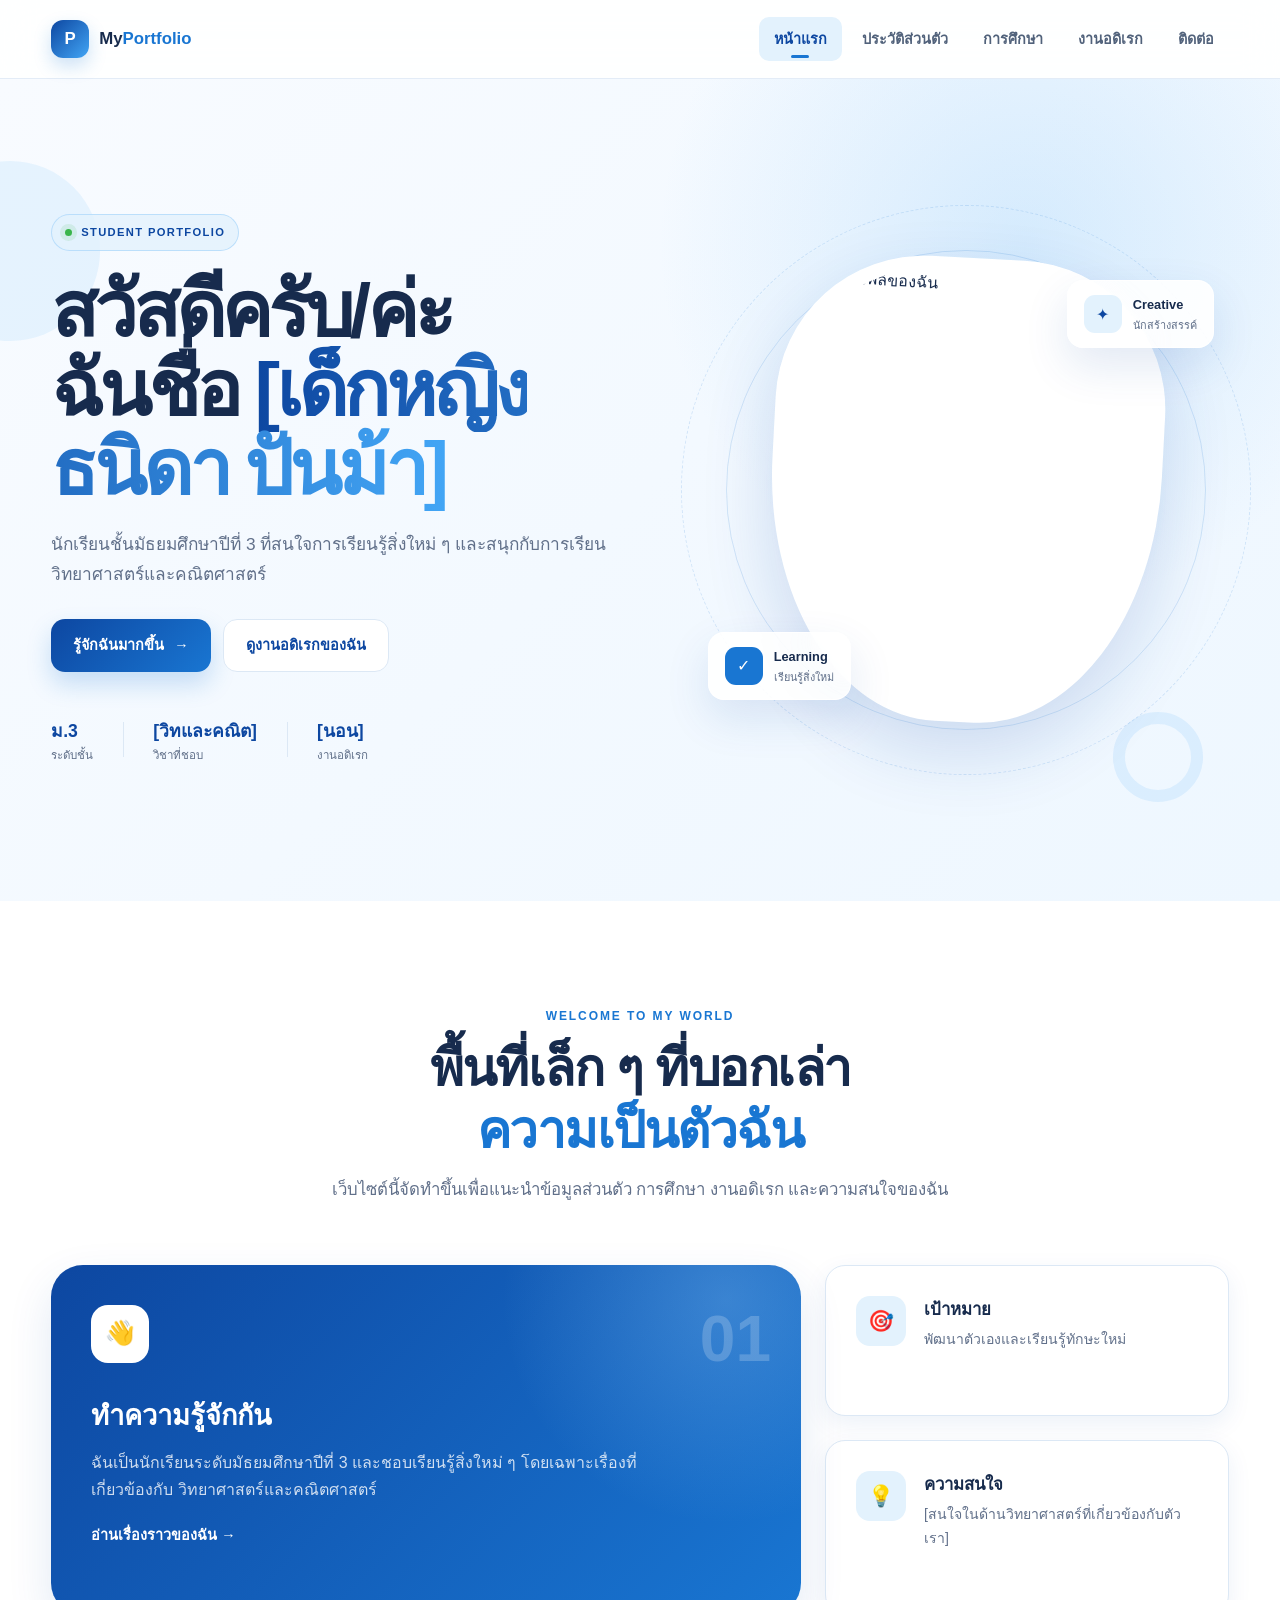
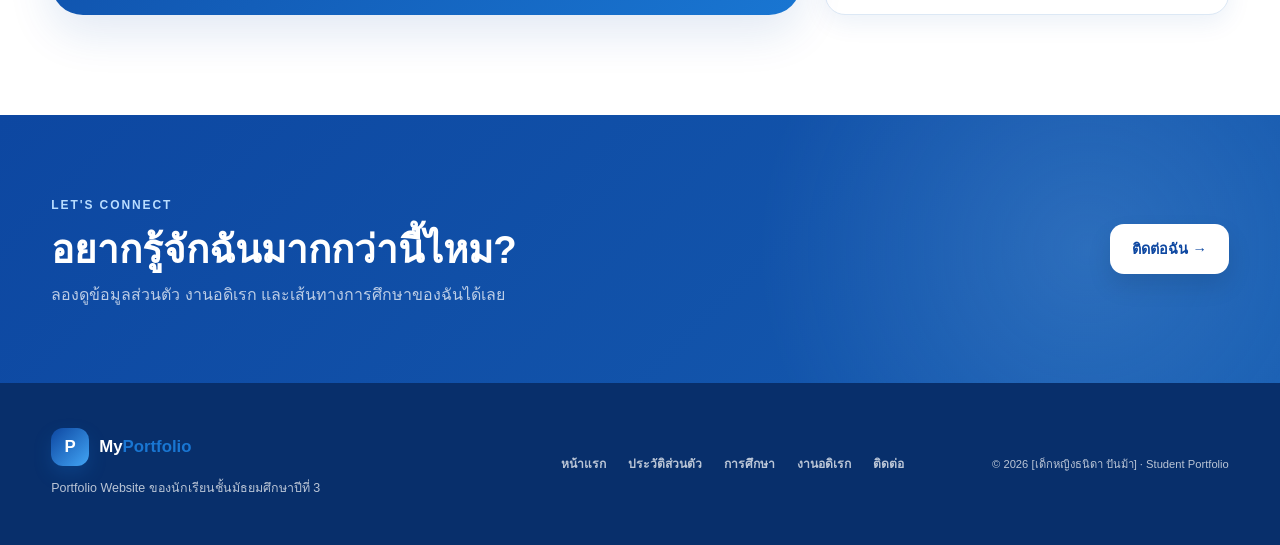
==== index.html @ d880751a "Update index.html" ====
<!DOCTYPE html>
<html lang="th">
<head>
    <meta charset="UTF-8">
    <meta name="viewport" content="width=device-width, initial-scale=1.0">
    <meta name="description" content="เว็บไซต์ Portfolio ส่วนตัวของนักเรียนชั้นมัธยมศึกษาปีที่ 3">
    <title>My Portfolio | หน้าแรก</title>
    <link rel="stylesheet" href="style.css">
</head>

<body>

    <header class="site-header">
        <nav class="navbar container">
            <a href="index.html" class="logo">
                <span class="logo-mark">P</span>
                <span>My<span>Portfolio</span></span>
            </a>

            <div class="nav-links">
                <a href="index.html" class="active">หน้าแรก</a>
                <a href="profile.html">ประวัติส่วนตัว</a>
                <a href="education.html">การศึกษา</a>
                <a href="hobby.html">งานอดิเรก</a>
                <a href="contact.html">ติดต่อ</a>
            </div>
        </nav>
    </header>

    <main>

        <!-- Hero Section -->
        <section class="hero-section">
            <div class="hero-shape hero-shape-one"></div>
            <div class="hero-shape hero-shape-two"></div>

            <div class="container hero-grid">

                <div class="hero-content">
                    <span class="eyebrow">
                        <span class="status-dot"></span>
                        STUDENT PORTFOLIO
                    </span>

                    <h1>
                        สวัสดีครับ/ค่ะ<br>
                        ฉันชื่อ <span>[เด็กหญิง ธนิดา ปันม้า]</span>
                    </h1>

                    <p class="hero-lead">
                        นักเรียนชั้นมัธยมศึกษาปีที่ 3
                        ที่สนใจการเรียนรู้สิ่งใหม่ ๆ
                        และสนุกกับการเรียนวิทยาศาสตร์และคณิตศาสตร์
                    </p>

                    <div class="hero-buttons">
                        <a href="profile.html" class="btn btn-primary">
                            รู้จักฉันมากขึ้น
                            <span>→</span>
                        </a>

                        <a href="hobby.html" class="btn btn-outline">
                            ดูงานอดิเรกของฉัน
                        </a>
                    </div>

                    <div class="hero-mini-stats">
                        <div>
                            <strong>ม.3</strong>
                            <span>ระดับชั้น</span>
                        </div>

                        <div>
                            <strong>[วิทและคณิต]</strong>
                            <span>วิชาที่ชอบ</span>
                        </div>

                        <div>
                            <strong>[นอน]</strong>
                            <span>งานอดิเรก</span>
                        </div>
                    </div>
                </div>

                <div class="hero-visual">

                    <div class="visual-glow"></div>

                    <div class="profile-orbit orbit-one"></div>
                    <div class="profile-orbit orbit-two"></div>

                    <div class="profile-frame">
                        <img
                            src="https://placehold.co/600x700/E3F2FD/0D47A1?text=My+Photo"
                            alt="รูปโปรไฟล์ของฉัน"
                        >
                    </div>

                    <div class="floating-card floating-card-top">
                        <span class="floating-icon">✦</span>
                        <div>
                            <strong>Creative</strong>
                            <small>นักสร้างสรรค์</small>
                        </div>
                    </div>

                    <div class="floating-card floating-card-bottom">
                        <span class="floating-icon blue">✓</span>
                        <div>
                            <strong>Learning</strong>
                            <small>เรียนรู้สิ่งใหม่</small>
                        </div>
                    </div>

                </div>

            </div>
        </section>

        <!-- Introduction -->
        <section class="section intro-section">
            <div class="container">

                <div class="section-heading centered">
                    <span class="section-label">WELCOME TO MY WORLD</span>
                    <h2>พื้นที่เล็ก ๆ ที่บอกเล่า<br><span>ความเป็นตัวฉัน</span></h2>
                    <p>
                        เว็บไซต์นี้จัดทำขึ้นเพื่อแนะนำข้อมูลส่วนตัว
                        การศึกษา งานอดิเรก และความสนใจของฉัน
                    </p>
                </div>

                <div class="feature-layout">

                    <div class="feature-main">
                        <span class="feature-number">01</span>
                        <div class="feature-icon">👋</div>
                        <h3>ทำความรู้จักกัน</h3>
                        <p>
                            ฉันเป็นนักเรียนระดับมัธยมศึกษาปีที่ 3
                            และชอบเรียนรู้สิ่งใหม่ ๆ โดยเฉพาะเรื่องที่เกี่ยวข้องกับ
                            วิทยาศาสตร์และคณิตศาสตร์
                        </p>
                        <a href="profile.html" class="text-link">
                            อ่านเรื่องราวของฉัน →
                        </a>
                    </div>

                    <div class="feature-side">

                        <div class="small-feature">
                            <div class="small-feature-icon">🎯</div>
                            <div>
                                <h3>เป้าหมาย</h3>
                                <p>พัฒนาตัวเองและเรียนรู้ทักษะใหม่</p>
                            </div>
                        </div>

                        <div class="small-feature">
                            <div class="small-feature-icon">💡</div>
                            <div>
                                <h3>ความสนใจ</h3>
                                <p>[สนใจในด้านวิทยาศาสตร์ที่เกี่ยวข้องกับตัวเรา]</p>
                            </div>
                        </div>

                    </div>

                </div>

            </div>
        </section>

        <!-- CTA -->
        <section class="cta-section">
            <div class="container cta-inner">
                <div>
                    <span class="section-label light">LET'S CONNECT</span>
                    <h2>อยากรู้จักฉันมากกว่านี้ไหม?</h2>
                    <p>
                        ลองดูข้อมูลส่วนตัว งานอดิเรก
                        และเส้นทางการศึกษาของฉันได้เลย
                    </p>
                </div>

                <a href="contact.html" class="btn btn-white">
                    ติดต่อฉัน →
                </a>
            </div>
        </section>

    </main>

    <footer class="site-footer">
        <div class="container footer-inner">

            <div class="footer-brand">
                <a href="index.html" class="logo footer-logo">
                    <span class="logo-mark">P</span>
                    <span>My<span>Portfolio</span></span>
                </a>

                <p>
                    Portfolio Website ของนักเรียนชั้นมัธยมศึกษาปีที่ 3
                </p>
            </div>

            <div class="footer-links">
                <a href="index.html">หน้าแรก</a>
                <a href="profile.html">ประวัติส่วนตัว</a>
                <a href="education.html">การศึกษา</a>
                <a href="hobby.html">งานอดิเรก</a>
                <a href="contact.html">ติดต่อ</a>
            </div>

            <div class="footer-copy">
                © 2026 [เด็กหญิงธนิดา ปันม้า] · Student Portfolio
            </div>

        </div>
    </footer>

</body>
</html>
---- style.css ----
/* =========================================
   MODERN STUDENT PORTFOLIO
   HTML5 + CSS3
   ========================================= */


/* =========================================
   1. VARIABLES
   ========================================= */

:root {
    --blue-dark: #0D47A1;
    --blue: #1976D2;
    --blue-light: #42A5F5;
    --blue-soft: #90CAF9;
    --blue-pale: #E3F2FD;

    --white: #FFFFFF;
    --background: #F7FAFF;
    --text: #172B4D;
    --text-light: #61708A;
    --border: #DCE8F5;

    --shadow-small: 0 8px 24px rgba(13, 71, 161, 0.08);
    --shadow-medium: 0 18px 45px rgba(13, 71, 161, 0.12);
    --shadow-large: 0 30px 70px rgba(13, 71, 161, 0.16);

    --radius-small: 12px;
    --radius-medium: 20px;
    --radius-large: 32px;

    --container: 1180px;
}


/* =========================================
   2. RESET
   ========================================= */

* {
    margin: 0;
    padding: 0;
    box-sizing: border-box;
}

html {
    scroll-behavior: smooth;
}

body {
    font-family:
        "Segoe UI",
        Tahoma,
        Arial,
        "Noto Sans Thai",
        sans-serif;

    background: var(--background);
    color: var(--text);
    line-height: 1.7;
    overflow-x: hidden;
}

img {
    display: block;
    max-width: 100%;
}

a {
    color: inherit;
    text-decoration: none;
}

button,
a {
    -webkit-tap-highlight-color: transparent;
}

::selection {
    background: var(--blue-soft);
    color: var(--blue-dark);
}


/* =========================================
   3. COMMON
   ========================================= */

.container {
    width: min(92%, var(--container));
    margin-inline: auto;
}

.section {
    padding: 100px 0;
}

.soft-section {
    background: #EEF6FD;
}

.section-heading {
    max-width: 680px;
    margin-bottom: 60px;
}

.section-heading.centered {
    margin-left: auto;
    margin-right: auto;
    text-align: center;
}

.section-label {
    display: inline-block;
    margin-bottom: 12px;

    color: var(--blue);
    font-size: 0.75rem;
    font-weight: 800;
    letter-spacing: 0.16em;
}

.section-label.light {
    color: #B9DDFF;
}

.section-heading h2,
.about-heading h2 {
    margin-bottom: 15px;

    font-size: clamp(2rem, 4vw, 3.3rem);
    line-height: 1.2;
    letter-spacing: -0.03em;
}

.section-heading h2 span,
.about-heading h2 span {
    color: var(--blue);
}

.section-heading p {
    color: var(--text-light);
    font-size: 1.05rem;
}


/* =========================================
   4. NAVIGATION
   ========================================= */

.site-header {
    position: sticky;
    top: 0;
    z-index: 1000;

    background: rgba(255, 255, 255, 0.88);
    border-bottom: 1px solid rgba(220, 232, 245, 0.8);

    backdrop-filter: blur(18px);
    -webkit-backdrop-filter: blur(18px);
}

.navbar {
    min-height: 78px;

    display: flex;
    align-items: center;
    justify-content: space-between;

    gap: 30px;
}

.logo {
    display: inline-flex;
    align-items: center;
    gap: 10px;

    font-size: 1.05rem;
    font-weight: 800;
    color: var(--text);

    white-space: nowrap;
}

.logo > span:last-child > span {
    color: var(--blue);
}

.logo-mark {
    width: 38px;
    height: 38px;

    display: grid;
    place-items: center;

    border-radius: 12px;

    color: white;
    background:
        linear-gradient(
            135deg,
            var(--blue-dark),
            var(--blue-light)
        );

    box-shadow: 0 8px 18px rgba(25, 118, 210, 0.22);
}

.nav-links {
    display: flex;
    align-items: center;
    gap: 5px;
}

.nav-links a {
    position: relative;

    padding: 10px 15px;

    color: #51627B;
    font-size: 0.9rem;
    font-weight: 700;

    border-radius: 10px;

    transition:
        color 0.25s ease,
        background 0.25s ease,
        transform 0.25s ease;
}

.nav-links a:hover {
    color: var(--blue);
    background: var(--blue-pale);
    transform: translateY(-1px);
}

.nav-links a.active {
    color: var(--blue-dark);
    background: var(--blue-pale);
}

.nav-links a.active::after {
    content: "";

    position: absolute;
    left: 50%;
    bottom: 3px;

    width: 18px;
    height: 3px;

    border-radius: 99px;

    background: var(--blue);

    transform: translateX(-50%);
}


/* =========================================
   5. BUTTONS
   ========================================= */

.btn {
    min-height: 50px;

    display: inline-flex;
    align-items: center;
    justify-content: center;
    gap: 10px;

    padding: 13px 22px;

    border-radius: 14px;

    font-size: 0.9rem;
    font-weight: 800;

    transition:
        transform 0.25s ease,
        box-shadow 0.25s ease,
        background 0.25s ease;
}

.btn:hover {
    transform: translateY(-3px);
}

.btn-primary {
    color: white;
    background:
        linear-gradient(
            135deg,
            var(--blue-dark),
            var(--blue)
        );

    box-shadow: 0 12px 25px rgba(25, 118, 210, 0.22);
}

.btn-primary:hover {
    box-shadow: 0 18px 32px rgba(25, 118, 210, 0.3);
}

.btn-outline {
    color: var(--blue-dark);
    background: white;
    border: 1px solid var(--border);
}

.btn-outline:hover {
    border-color: var(--blue-soft);
    box-shadow: var(--shadow-small);
}

.btn-white {
    color: var(--blue-dark);
    background: white;

    box-shadow: 0 12px 25px rgba(0, 0, 0, 0.1);
}

.text-link {
    display: inline-flex;
    margin-top: 20px;

    color: var(--blue);
    font-size: 0.9rem;
    font-weight: 800;

    transition: transform 0.25s ease;
}

.text-link:hover {
    transform: translateX(5px);
}


/* =========================================
   6. HERO
   ========================================= */

.hero-section {
    position: relative;
    min-height: calc(100vh - 78px);

    display: flex;
    align-items: center;

    overflow: hidden;

    background:
        radial-gradient(
            circle at 80% 20%,
            rgba(144, 202, 249, 0.3),
            transparent 30%
        ),
        linear-gradient(
            135deg,
            #F8FBFF 0%,
            #EEF7FF 100%
        );
}

.hero-grid {
    position: relative;
    z-index: 2;

    display: grid;
    grid-template-columns: 1.05fr 0.95fr;
    align-items: center;

    gap: 70px;

    padding: 80px 0;
}

.eyebrow {
    display: inline-flex;
    align-items: center;
    gap: 9px;

    margin-bottom: 20px;
    padding: 8px 13px;

    color: var(--blue-dark);
    background: rgba(227, 242, 253, 0.8);

    border: 1px solid rgba(144, 202, 249, 0.5);
    border-radius: 99px;

    font-size: 0.7rem;
    font-weight: 800;
    letter-spacing: 0.12em;
}

.status-dot {
    width: 7px;
    height: 7px;

    border-radius: 50%;
    background: #39B54A;

    box-shadow: 0 0 0 5px rgba(57, 181, 74, 0.12);
}

.hero-content h1 {
    max-width: 720px;

    margin-bottom: 22px;

    font-size: clamp(3rem, 6vw, 5.5rem);
    line-height: 1.03;
    letter-spacing: -0.055em;
}

.hero-content h1 span {
    color: var(--blue);

    background:
        linear-gradient(
            90deg,
            var(--blue-dark),
            var(--blue-light)
        );

    -webkit-background-clip: text;
    background-clip: text;
    -webkit-text-fill-color: transparent;
}

.hero-lead {
    max-width: 600px;

    margin-bottom: 30px;

    color: var(--text-light);
    font-size: 1.08rem;
}

.hero-buttons {
    display: flex;
    flex-wrap: wrap;
    gap: 12px;
}

.hero-mini-stats {
    display: flex;
    align-items: center;
    gap: 30px;

    margin-top: 45px;
}

.hero-mini-stats div {
    display: flex;
    flex-direction: column;
}

.hero-mini-stats div + div {
    position: relative;
    padding-left: 30px;
}

.hero-mini-stats div + div::before {
    content: "";

    position: absolute;
    left: 0;
    top: 5px;

    width: 1px;
    height: 35px;

    background: var(--border);
}

.hero-mini-stats strong {
    color: var(--blue-dark);
    font-size: 1.1rem;
}

.hero-mini-stats span {
    color: var(--text-light);
    font-size: 0.72rem;
}

.hero-visual {
    position: relative;

    min-height: 580px;

    display: grid;
    place-items: center;
}

.visual-glow {
    position: absolute;

    width: 390px;
    height: 390px;

    border-radius: 50%;

    background:
        radial-gradient(
            circle,
            rgba(66, 165, 245, 0.35),
            rgba(144, 202, 249, 0.05) 70%
        );

    filter: blur(4px);
}

.profile-frame {
    position: relative;
    z-index: 3;

    width: min(390px, 72vw);
    aspect-ratio: 0.84;

    padding: 12px;

    overflow: hidden;

    border: 1px solid rgba(255, 255, 255, 0.9);
    border-radius: 38% 38% 45% 45% / 32% 32% 55% 55%;

    background: white;

    box-shadow: var(--shadow-large);

    transform: rotate(3deg);

    transition:
        transform 0.4s ease,
        box-shadow 0.4s ease;
}

.profile-frame:hover {
    transform: rotate(0deg) scale(1.025);
    box-shadow: 0 35px 80px rgba(13, 71, 161, 0.22);
}

.profile-frame img {
    width: 100%;
    height: 100%;

    object-fit: cover;

    border-radius: inherit;
}

.profile-orbit {
    position: absolute;

    border: 1px solid rgba(25, 118, 210, 0.15);
    border-radius: 50%;
}

.orbit-one {
    width: 480px;
    height: 480px;
}

.orbit-two {
    width: 570px;
    height: 570px;
    border-style: dashed;
}

.floating-card {
    position: absolute;
    z-index: 5;

    display: flex;
    align-items: center;
    gap: 11px;

    padding: 13px 16px;

    background: rgba(255, 255, 255, 0.9);
    border: 1px solid rgba(255, 255, 255, 0.9);

    border-radius: 16px;

    box-shadow: var(--shadow-medium);

    backdrop-filter: blur(12px);

    animation: floatCard 4s ease-in-out infinite;
}

.floating-card-top {
    top: 80px;
    right: 15px;
}

.floating-card-bottom {
    bottom: 80px;
    left: 5px;

    animation-delay: -2s;
}

.floating-icon {
    width: 38px;
    height: 38px;

    display: grid;
    place-items: center;

    border-radius: 11px;

    color: var(--blue-dark);
    background: var(--blue-pale);
}

.floating-icon.blue {
    color: white;
    background: var(--blue);
}

.floating-card div {
    display: flex;
    flex-direction: column;
}

.floating-card strong {
    font-size: 0.8rem;
}

.floating-card small {
    color: var(--text-light);
    font-size: 0.68rem;
}

.hero-shape {
    position: absolute;

    border-radius: 50%;

    pointer-events: none;
}

.hero-shape-one {
    width: 180px;
    height: 180px;

    top: 10%;
    left: -80px;

    background: rgba(144, 202, 249, 0.18);
}

.hero-shape-two {
    width: 90px;
    height: 90px;

    right: 6%;
    bottom: 12%;

    border: 12px solid rgba(66, 165, 245, 0.12);
}


/* =========================================
   7. INTRO / FEATURE
   ========================================= */

.intro-section {
    background: white;
}

.feature-layout {
    display: grid;
    grid-template-columns: 1.3fr 0.7fr;

    gap: 24px;
}

.feature-main {
    position: relative;

    min-height: 350px;

    padding: 40px;

    overflow: hidden;

    border-radius: var(--radius-large);

    color: white;

    background:
        radial-gradient(
            circle at 90% 10%,
            rgba(144, 202, 249, 0.3),
            transparent 30%
        ),
        linear-gradient(
            135deg,
            var(--blue-dark),
            var(--blue)
        );

    box-shadow: var(--shadow-medium);
}

.feature-number {
    position: absolute;

    top: 20px;
    right: 30px;

    color: rgba(255, 255, 255, 0.2);

    font-size: 4rem;
    font-weight: 900;
}

.feature-icon {
    width: 58px;
    height: 58px;

    display: grid;
    place-items: center;

    margin-bottom: 30px;

    border-radius: 17px;

    color: var(--blue-dark);
    background: white;

    font-size: 1.5rem;
}

.feature-main h3 {
    margin-bottom: 10px;

    font-size: 1.7rem;
}

.feature-main p {
    max-width: 570px;

    color: rgba(255, 255, 255, 0.8);
}

.feature-main .text-link {
    color: white;
}

.feature-side {
    display: grid;
    gap: 24px;
}

.small-feature {
    display: flex;
    align-items: flex-start;
    gap: 18px;

    padding: 30px;

    background: white;
    border: 1px solid var(--border);

    border-radius: var(--radius-medium);

    box-shadow: var(--shadow-small);

    transition:
        transform 0.3s ease,
        box-shadow 0.3s ease;
}

.small-feature:hover {
    transform: translateY(-5px);
    box-shadow: var(--shadow-medium);
}

.small-feature-icon {
    width: 50px;
    height: 50px;

    flex: 0 0 auto;

    display: grid;
    place-items: center;

    border-radius: 14px;

    background: var(--blue-pale);

    font-size: 1.3rem;
}

.small-feature h3 {
    margin-bottom: 4px;
    font-size: 1.05rem;
}

.small-feature p {
    color: var(--text-light);
    font-size: 0.88rem;
}


/* =========================================
   8. PAGE HERO
   ========================================= */

.page-hero {
    position: relative;

    padding: 100px 0;

    overflow: hidden;

    text-align: center;

    background:
        radial-gradient(
            circle at 20% 20%,
            rgba(144, 202, 249, 0.35),
            transparent 30%
        ),
        linear-gradient(
            135deg,
            #EAF5FF,
            #F8FBFF
        );
}

.page-hero::after {
    content: "";

    position: absolute;

    width: 230px;
    height: 230px;

    right: -80px;
    bottom: -100px;

    border-radius: 50%;

    border: 35px solid rgba(66, 165, 245, 0.08);
}

.page-hero-inner {
    position: relative;
    z-index: 2;
}

.page-hero h1 {
    margin-bottom: 12px;

    font-size: clamp(2.5rem, 5vw, 4.3rem);
    line-height: 1.1;
    letter-spacing: -0.045em;
}

.page-hero p {
    max-width: 620px;
    margin: 0 auto;

    color: var(--text-light);
}


/* =========================================
   9. PROFILE
   ========================================= */

.profile-layout {
    display: grid;
    grid-template-columns: 0.85fr 1.15fr;

    align-items: center;

    gap: 80px;
}

.profile-image-area {
    position: relative;

    padding: 30px;
}

.image-decoration {
    position: absolute;

    width: 70%;
    height: 70%;

    left: 0;
    bottom: 0;

    border-radius: 30px;

    background:
        linear-gradient(
            135deg,
            var(--blue-pale),
            rgba(144, 202, 249, 0.35)
        );

    transform: rotate(-7deg);
}

.large-profile-frame {
    position: relative;
    z-index: 2;

    overflow: hidden;

    border-radius: 35px;

    background: white;
    border: 10px solid white;

    box-shadow: var(--shadow-large);
}

.large-profile-frame img {
    width: 100%;
    aspect-ratio: 0.82;
    object-fit: cover;

    transition: transform 0.5s ease;
}

.large-profile-frame:hover img {
    transform: scale(1.04);
}

.image-caption {
    position: absolute;
    z-index: 4;

    right: 0;
    bottom: 20px;

    display: flex;
    flex-direction: column;

    padding: 15px 20px;

    background: white;
    border-radius: 15px;

    box-shadow: var(--shadow-medium);
}

.image-caption strong {
    font-size: 0.9rem;
}

.image-caption span {
    color: var(--blue);
    font-size: 0.72rem;
    font-weight: 700;
}

.profile-content h2 {
    margin-bottom: 22px;

    font-size: clamp(2.3rem, 4vw, 4rem);
    line-height: 1.12;
    letter-spacing: -0.045em;
}

.profile-content h2 span {
    color: var(--blue);
}

.large-text {
    margin-bottom: 35px;

    color: var(--text-light);
    font-size: 1.05rem;
}

.info-grid {
    display: grid;
    grid-template-columns: repeat(2, 1fr);

    gap: 12px;
}

.info-item {
    padding: 17px 18px;

    background: white;
    border: 1px solid var(--border);

    border-radius: 15px;

    transition:
        border-color 0.25s ease,
        transform 0.25s ease;
}

.info-item:hover {
    border-color: var(--blue-soft);
    transform: translateY(-2px);
}

.info-item span {
    display: block;

    margin-bottom: 3px;

    color: var(--text-light);
    font-size: 0.7rem;
}

.info-item strong {
    font-size: 0.9rem;
}

.about-grid {
    display: grid;
    grid-template-columns: 0.6fr 1.4fr;

    gap: 100px;
}

.about-text > p {
    margin-bottom: 20px;

    color: var(--text-light);
    font-size: 1.02rem;
}

.quote-box {
    position: relative;

    margin-top: 35px;
    padding: 30px 30px 30px 70px;

    border-radius: var(--radius-medium);

    background: white;
    border: 1px solid var(--border);

    box-shadow: var(--shadow-small);
}

.quote-mark {
    position: absolute;

    left: 25px;
    top: 15px;

    color: var(--blue-soft);

    font-family: Georgia, serif;
    font-size: 4rem;
    line-height: 1;
}

.quote-box p {
    color: var(--blue-dark);
    font-weight: 700;
}


/* =========================================
   10. TIMELINE
   ========================================= */

.timeline {
    position: relative;

    max-width: 900px;
    margin: 0 auto;
}

.timeline::before {
    content: "";

    position: absolute;

    left: 27px;
    top: 15px;
    bottom: 15px;

    width: 2px;

    background:
        linear-gradient(
            to bottom,
            var(--blue-light),
            var(--blue-pale)
        );
}

.timeline-item {
    position: relative;

    display: grid;
    grid-template-columns: 55px 1fr;

    gap: 25px;

    padding-bottom: 45px;
}

.timeline-item:last-child {
    padding-bottom: 0;
}

.timeline-dot {
    position: relative;
    z-index: 2;

    width: 55px;
    height: 55px;

    display: grid;
    place-items: center;

    border-radius: 18px;

    color: var(--blue-dark);
    background: white;

    border: 3px solid var(--blue-pale);

    box-shadow: 0 5px 15px rgba(13, 71, 161, 0.08);

    font-size: 0.7rem;
    font-weight: 900;
}

.timeline-item.current .timeline-dot {
    color: white;
    background: var(--blue);

    border-color: var(--blue);

    box-shadow: 0 8px 22px rgba(25, 118, 210, 0.3);
}

.timeline-content {
    padding: 28px 30px;

    background: white;
    border: 1px solid var(--border);

    border-radius: var(--radius-medium);

    box-shadow: var(--shadow-small);

    transition:
        transform 0.3s ease,
        box-shadow 0.3s ease;
}

.timeline-content:hover {
    transform: translateX(5px);
    box-shadow: var(--shadow-medium);
}

.timeline-year {
    display: inline-block;

    margin-bottom: 7px;

    color: var(--blue);
    font-size: 0.72rem;
    font-weight: 900;
    letter-spacing: 0.08em;
}

.timeline-content h3 {
    margin-bottom: 8px;

    font-size: 1.25rem;
}

.timeline-content p {
    color: var(--text-light);
}

.timeline-tags {
    display: flex;
    flex-wrap: wrap;

    gap: 7px;

    margin-top: 17px;
}

.timeline-tags span {
    padding: 5px 10px;

    border-radius: 99px;

    color: var(--blue-dark);
    background: var(--blue-pale);

    font-size: 0.68rem;
    font-weight: 800;
}


/* =========================================
   11. HIGHLIGHTS
   ========================================= */

.highlight-grid {
    display: grid;
    grid-template-columns: repeat(4, 1fr);

    gap: 18px;
}

.highlight-card {
    padding: 28px;

    background: white;
    border: 1px solid var(--border);

    border-radius: var(--radius-medium);

    text-align: center;

    transition:
        transform 0.3s ease,
        box-shadow 0.3s ease;
}

.highlight-card:hover {
    transform: translateY(-6px);
    box-shadow: var(--shadow-medium);
}

.highlight-icon {
    width: 55px;
    height: 55px;

    display: grid;
    place-items: center;

    margin: 0 auto 15px;

    border-radius: 17px;

    background: var(--blue-pale);

    font-size: 1.4rem;
}

.highlight-card span {
    display: block;

    margin-bottom: 4px;

    color: var(--text-light);
    font-size: 0.72rem;
}

.highlight-card strong {
    font-size: 0.9rem;
}


/* =========================================
   12. EDUCATION TABLE
   ========================================= */

.table-wrapper {
    overflow-x: auto;

    border-radius: var(--radius-medium);

    box-shadow: var(--shadow-small);
}

.education-table {
    width: 100%;

    border-collapse: collapse;

    background: white;

    min-width: 650px;
}

.education-table th,
.education-table td {
    padding: 18px 22px;

    text-align: left;

    border-bottom: 1px solid var(--border);
}

.education-table th {
    color: white;
    background: var(--blue-dark);

    font-size: 0.82rem;
}

.education-table td {
    color: var(--text-light);
    font-size: 0.86rem;
}

.education-table tbody tr {
    transition: background 0.25s ease;
}

.education-table tbody tr:hover {
    background: #F5FAFF;
}

.table-status {
    display: inline-block;

    padding: 5px 10px;

    border-radius: 99px;

    color: #237A35;
    background: #E8F7EA;

    font-size: 0.7rem;
    font-weight: 800;
}

.current-status {
    color: var(--blue-dark);
    background: var(--blue-pale);
}


/* =========================================
   13. HOBBY
   ========================================= */

.hobby-hero {
    background:
        radial-gradient(
            circle at 80% 30%,
            rgba(144, 202, 249, 0.3),
            transparent 30%
        ),
        linear-gradient(
            135deg,
            #EEF8FF,
            #F8FBFF
        );
}

.hobby-grid {
    display: grid;

    grid-template-columns: repeat(3, 1fr);

    gap: 20px;
}

.hobby-card {
    position: relative;

    min-height: 320px;

    padding: 32px;

    overflow: hidden;

    background: white;
    border: 1px solid var(--border);

    border-radius: var(--radius-large);

    box-shadow: var(--shadow-small);

    transition:
        transform 0.35s ease,
        box-shadow 0.35s ease,
        border-color 0.35s ease;
}

.hobby-card:hover {
    transform: translateY(-8px);

    border-color: var(--blue-soft);

    box-shadow: var(--shadow-medium);
}

.hobby-card::after {
    content: "";

    position: absolute;

    width: 150px;
    height: 150px;

    right: -70px;
    bottom: -70px;

    border-radius: 50%;

    background: var(--blue-pale);

    transition: transform 0.4s ease;
}

.hobby-card:hover::after {
    transform: scale(1.4);
}

.hobby-large {
    grid-column: span 2;

    color: white;

    background:
        radial-gradient(
            circle at 80% 20%,
            rgba(144, 202, 249, 0.35),
            transparent 25%
        ),
        linear-gradient(
            135deg,
            var(--blue-dark),
            var(--blue)
        );
}

.hobby-large .hobby-category,
.hobby-large p {
    color: rgba(255, 255, 255, 0.75);
}

.hobby-large .hobby-line {
    background: rgba(255, 255, 255, 0.4);
}

.hobby-large::after {
    background: rgba(255, 255, 255, 0.08);
}

.hobby-wide {
    grid-column: span 2;
}

.hobby-number {
    position: absolute;

    top: 20px;
    right: 25px;

    color: rgba(25, 118, 210, 0.12);

    font-size: 3rem;
    font-weight: 900;
}

.hobby-large .hobby-number {
    color: rgba(255, 255, 255, 0.15);
}

.hobby-icon {
    position: relative;
    z-index: 2;

    width: 60px;
    height: 60px;

    display: grid;
    place-items: center;

    margin-bottom: 25px;

    border-radius: 18px;

    background: var(--blue-pale);

    font-size: 1.6rem;
}

.hobby-large .hobby-icon {
    color: var(--blue-dark);
    background: white;
}

.hobby-category {
    position: relative;
    z-index: 2;

    display: block;

    margin-bottom: 5px;

    color: var(--blue);
    font-size: 0.67rem;
    font-weight: 900;
    letter-spacing: 0.12em;
}

.hobby-card h3 {
    position: relative;
    z-index: 2;

    margin-bottom: 10px;

    font-size: 1.55rem;
}

.hobby-card p {
    position: relative;
    z-index: 2;

    max-width: 520px;

    color: var(--text-light);
    font-size: 0.9rem;
}

.hobby-line {
    position: relative;
    z-index: 2;

    width: 45px;
    height: 3px;

    margin-top: 25px;

    border-radius: 99px;

    background: var(--blue-soft);
}

.interest-banner {
    padding: 80px 0;

    color: white;

    background:
        radial-gradient(
            circle at 85% 50%,
            rgba(144, 202, 249, 0.25),
            transparent 30%
        ),
        var(--blue-dark);
}

.interest-inner {
    display: flex;
    align-items: center;
    gap: 30px;
}

.interest-icon {
    width: 80px;
    height: 80px;

    flex: 0 0 auto;

    display: grid;
    place-items: center;

    border-radius: 24px;

    color: var(--blue-dark);
    background: white;

    font-size: 2rem;
}

.interest-inner h2 {
    max-width: 850px;

    font-size: clamp(1.8rem, 4vw, 3rem);
    line-height: 1.2;
}


/* =========================================
   14. CONTACT
   ========================================= */

.contact-hero {
    background:
        radial-gradient(
            circle at 15% 30%,
            rgba(144, 202, 249, 0.35),
            transparent 28%
        ),
        linear-gradient(
            135deg,
            #EEF8FF,
            #F8FBFF
        );
}

.contact-layout {
    display: grid;
    grid-template-columns: 0.75fr 1.25fr;

    gap: 90px;

    align-items: center;
}

.contact-intro h2 {
    margin-bottom: 20px;

    font-size: clamp(2.5rem, 5vw, 4.5rem);
    line-height: 1.05;
    letter-spacing: -0.05em;
}

.contact-intro h2 span {
    color: var(--blue);
}

.contact-intro > p {
    max-width: 420px;

    color: var(--text-light);
}

.contact-decoration {
    display: flex;
    gap: 10px;

    margin-top: 35px;

    color: var(--blue-soft);
}

.contact-decoration span:nth-child(2) {
    color: var(--blue);
}

.contact-cards {
    display: grid;
    grid-template-columns: repeat(2, 1fr);

    gap: 15px;
}

.contact-card {
    min-height: 170px;

    display: flex;
    align-items: flex-start;
    gap: 16px;

    padding: 25px;

    background: white;
    border: 1px solid var(--border);

    border-radius: var(--radius-medium);

    box-shadow: var(--shadow-small);

    transition:
        transform 0.3s ease,
        box-shadow 0.3s ease,
        border-color 0.3s ease;
}

.contact-card:hover {
    transform: translateY(-6px);

    border-color: var(--blue-soft);

    box-shadow: var(--shadow-medium);
}

.contact-card-icon {
    width: 50px;
    height: 50px;

    flex: 0 0 auto;

    display: grid;
    place-items: center;

    border-radius: 15px;

    color: var(--blue-dark);
    background: var(--blue-pale);

    font-size: 1.2rem;
}

.contact-card > div:last-child {
    display: flex;
    flex-direction: column;
}

.contact-card span {
    margin-bottom: 3px;

    color: var(--text-light);

    font-size: 0.7rem;
    font-weight: 700;
}

.contact-card strong {
    margin-bottom: 7px;

    font-size: 0.9rem;

    overflow-wrap: anywhere;
}

.contact-card small {
    color: var(--blue);
    font-size: 0.68rem;
    font-weight: 700;
}


/* =========================================
   15. CTA
   ========================================= */

.cta-section {
    padding: 75px 0;

    color: white;

    background:
        radial-gradient(
            circle at 85% 50%,
            rgba(144, 202, 249, 0.2),
            transparent 30%
        ),
        linear-gradient(
            135deg,
            var(--blue-dark),
            #155BB0
        );
}

.cta-inner {
    display: flex;
    align-items: center;
    justify-content: space-between;

    gap: 40px;
}

.cta-inner h2 {
    margin-bottom: 8px;

    font-size: clamp(1.8rem, 3vw, 2.8rem);
    line-height: 1.2;
}

.cta-inner p {
    color: rgba(255, 255, 255, 0.72);
}


/* =========================================
   16. FOOTER
   ========================================= */

.site-footer {
    color: rgba(255, 255, 255, 0.72);

    background: #082F6B;
}

.footer-inner {
    display: grid;

    grid-template-columns: 1.2fr 1fr auto;

    align-items: center;

    gap: 40px;

    padding: 45px 0;
}

.footer-logo {
    color: white;
}

.footer-brand p {
    max-width: 330px;

    margin-top: 12px;

    font-size: 0.78rem;
}

.footer-links {
    display: flex;
    flex-wrap: wrap;
    gap: 15px 22px;
}

.footer-links a {
    font-size: 0.76rem;
    font-weight: 700;

    transition: color 0.25s ease;
}

.footer-links a:hover {
    color: white;
}

.footer-copy {
    font-size: 0.7rem;

    text-align: right;
}


/* =========================================
   17. ANIMATIONS
   ========================================= */

@keyframes floatCard {
    0%,
    100% {
        transform: translateY(0);
    }

    50% {
        transform: translateY(-9px);
    }
}

@keyframes fadeUp {
    from {
        opacity: 0;
        transform: translateY(18px);
    }

    to {
        opacity: 1;
        transform: translateY(0);
    }
}

.hero-content,
.hero-visual,
.page-hero-inner {
    animation: fadeUp 0.7s ease both;
}


/* =========================================
   18. RESPONSIVE - TABLET
   ========================================= */

@media (max-width: 1000px) {

    .navbar {
        min-height: 72px;
    }

    .nav-links {
        gap: 0;
    }

    .nav-links a {
        padding: 9px 10px;
        font-size: 0.78rem;
    }

    .hero-grid {
        grid-template-columns: 1fr 0.85fr;
        gap: 35px;
    }

    .hero-content h1 {
        font-size: clamp(2.8rem, 6vw, 4.5rem);
    }

    .hero-visual {
        min-height: 480px;
    }

    .profile-frame {
        width: 320px;
    }

    .orbit-one {
        width: 400px;
        height: 400px;
    }

    .orbit-two {
        width: 470px;
        height: 470px;
    }

    .floating-card-top {
        right: -5px;
    }

    .floating-card-bottom {
        left: -5px;
    }

    .profile-layout {
        gap: 45px;
    }

    .about-grid {
        gap: 50px;
    }

    .highlight-grid {
        grid-template-columns: repeat(2, 1fr);
    }

    .contact-layout {
        gap: 45px;
    }

    .footer-inner {
        grid-template-columns: 1fr 1fr;
    }

    .footer-copy {
        text-align: left;
    }
}


/* =========================================
   19. RESPONSIVE - MOBILE
   ========================================= */

@media (max-width: 760px) {

    .section {
        padding: 70px 0;
    }

    .site-header {
        position: relative;
    }

    .navbar {
        min-height: auto;

        flex-direction: column;
        align-items: stretch;

        gap: 12px;

        padding: 15px 0;
    }

    .logo {
        justify-content: center;
    }

    .nav-links {
        width: 100%;

        display: grid;
        grid-template-columns: repeat(5, 1fr);

        gap: 3px;
    }

    .nav-links a {
        padding: 8px 3px;

        text-align: center;

        font-size: 0.66rem;
    }

    .nav-links a.active::after {
        display: none;
    }

    .hero-section {
        min-height: auto;
    }

    .hero-grid {
        grid-template-columns: 1fr;

        gap: 50px;

        padding: 70px 0 80px;
    }

    .hero-content {
        text-align: center;
    }

    .eyebrow {
        font-size: 0.6rem;
    }

    .hero-content h1 {
        font-size: clamp(2.6rem, 13vw, 4rem);
    }

    .hero-lead {
        margin-left: auto;
        margin-right: auto;

        font-size: 0.95rem;
    }

    .hero-buttons {
        justify-content: center;
    }

    .hero-mini-stats {
        justify-content: center;

        gap: 18px;

        margin-top: 35px;
    }

    .hero-mini-stats div + div {
        padding-left: 18px;
    }

    .hero-mini-stats strong {
        font-size: 0.9rem;
    }

    .hero-mini-stats span {
        font-size: 0.62rem;
    }

    .hero-visual {
        min-height: 400px;
    }

    .profile-frame {
        width: min(290px, 72vw);
    }

    .orbit-one {
        width: 350px;
        height: 350px;
    }

    .orbit-two {
        width: 410px;
        height: 410px;
    }

    .floating-card {
        padding: 10px 12px;
    }

    .floating-card-top {
        top: 35px;
        right: 0;
    }

    .floating-card-bottom {
        bottom: 30px;
        left: 0;
    }

    .floating-icon {
        width: 32px;
        height: 32px;
    }

    .feature-layout {
        grid-template-columns: 1fr;
    }

    .feature-main {
        min-height: 300px;
    }

    .section-heading {
        margin-bottom: 40px;
    }

    .page-hero {
        padding: 70px 0;
    }

    .profile-layout {
        grid-template-columns: 1fr;

        gap: 55px;
    }

    .profile-image-area {
        max-width: 480px;
        margin: 0 auto;
    }

    .profile-content h2 {
        font-size: 2.5rem;
    }

    .about-grid {
        grid-template-columns: 1fr;

        gap: 25px;
    }

    .info-grid {
        grid-template-columns: 1fr;
    }

    .timeline::before {
        left: 22px;
    }

    .timeline-item {
        grid-template-columns: 45px 1fr;

        gap: 15px;
    }

    .timeline-dot {
        width: 45px;
        height: 45px;

        border-radius: 14px;
    }

    .timeline-content {
        padding: 22px;
    }

    .highlight-grid {
        grid-template-columns: 1fr 1fr;
    }

    .hobby-grid {
        grid-template-columns: 1fr;
    }

    .hobby-large,
    .hobby-wide {
        grid-column: auto;
    }

    .hobby-card {
        min-height: 280px;
    }

    .interest-inner {
        align-items: flex-start;

        flex-direction: column;
    }

    .contact-layout {
        grid-template-columns: 1fr;

        gap: 50px;
    }

    .contact-cards {
        grid-template-columns: 1fr;
    }

    .cta-inner {
        align-items: flex-start;

        flex-direction: column;
    }

    .footer-inner {
        grid-template-columns: 1fr;

        gap: 25px;
    }

    .footer-copy {
        text-align: left;
    }
}


/* =========================================
   20. RESPONSIVE - SMALL MOBILE
   ========================================= */

@media (max-width: 450px) {

    .container {
        width: min(90%, var(--container));
    }

    .nav-links a {
        font-size: 0.58rem;
    }

    .logo {
        font-size: 0.95rem;
    }

    .logo-mark {
        width: 34px;
        height: 34px;
    }

    .hero-grid {
        padding-top: 55px;
    }

    .hero-content h1 {
        font-size: 2.6rem;
    }

    .hero-buttons {
        flex-direction: column;
    }

    .hero-buttons .btn {
        width: 100%;
    }

    .hero-mini-stats {
        gap: 12px;
    }

    .hero-mini-stats div + div {
        padding-left: 12px;
    }

    .hero-visual {
        min-height: 350px;
    }

    .profile-frame {
        width: 250px;
    }

    .orbit-one {
        width: 300px;
        height: 300px;
    }

    .orbit-two {
        width: 350px;
        height: 350px;
    }

    .floating-card {
        transform: scale(0.88);
    }

    .floating-card-top {
        right: -15px;
    }

    .floating-card-bottom {
        left: -15px;
    }

    .highlight-grid {
        grid-template-columns: 1fr;
    }

    .profile-image-area {
        padding: 15px;
    }

    .image-caption {
        right: -5px;
        bottom: 5px;
    }

    .quote-box {
        padding-left: 55px;
    }

    .timeline-content h3 {
        font-size: 1.05rem;
    }

    .hobby-card {
        padding: 25px;
    }

    .contact-intro h2 {
        font-size: 2.8rem;
    }
}


/* =========================================
   21. REDUCED MOTION
   ========================================= */

@media (prefers-reduced-motion: reduce) {

    html {
        scroll-behavior: auto;
    }

    *,
    *::before,
    *::after {
        animation-duration: 0.01ms !important;
        animation-iteration-count: 1 !important;
        transition-duration: 0.01ms !important;
    }
}
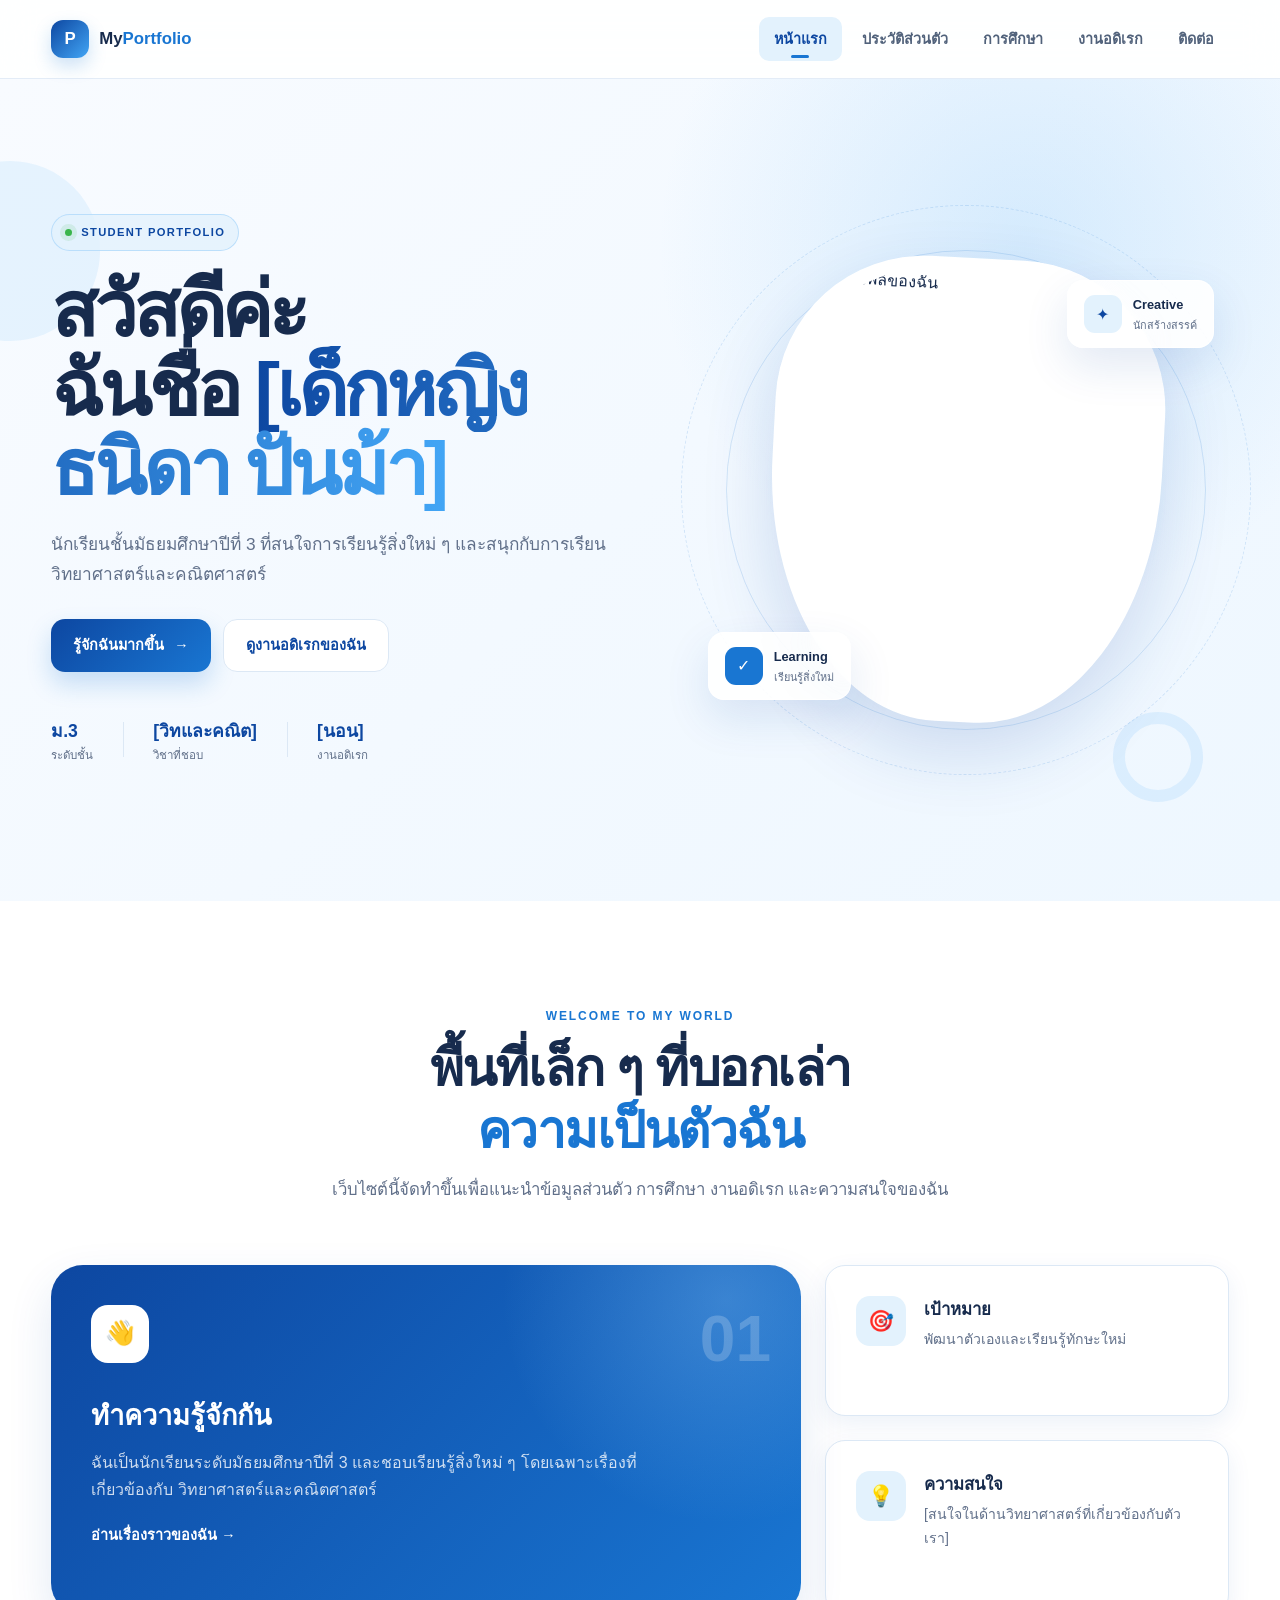
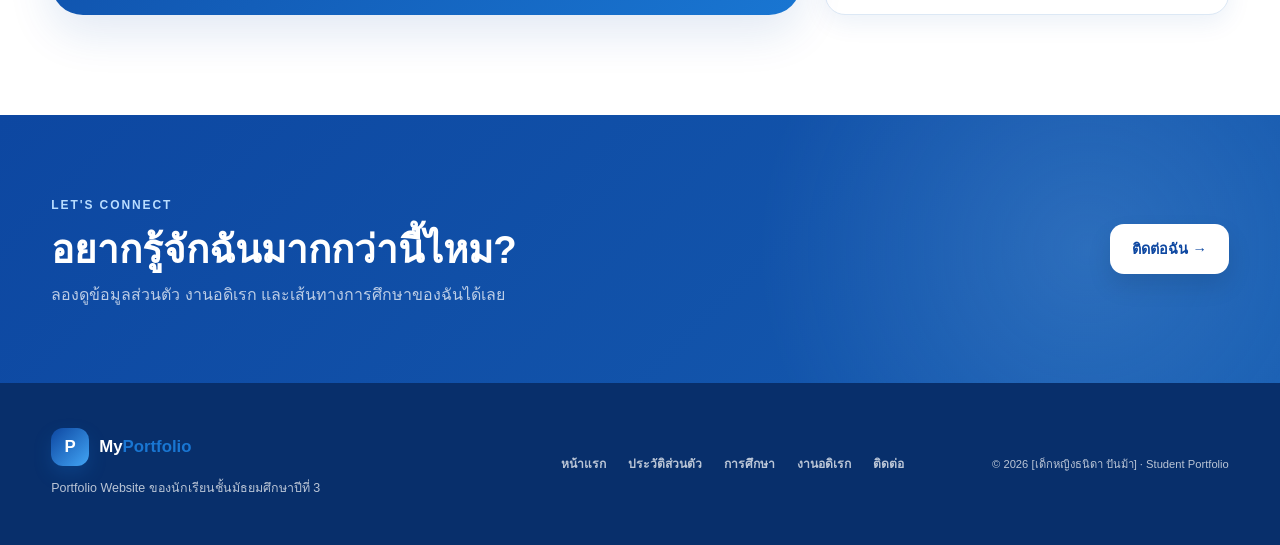
==== commit c4590156: "Update index.html" ====
--- a/index.html
+++ b/index.html
@@ -43,7 +43,7 @@
                     </span>
 
                     <h1>
-                        สวัสดีครับ/ค่ะ<br>
+                        สวัสดีค่ะ<br>
                         ฉันชื่อ <span>[เด็กหญิง ธนิดา ปันม้า]</span>
                     </h1>
 
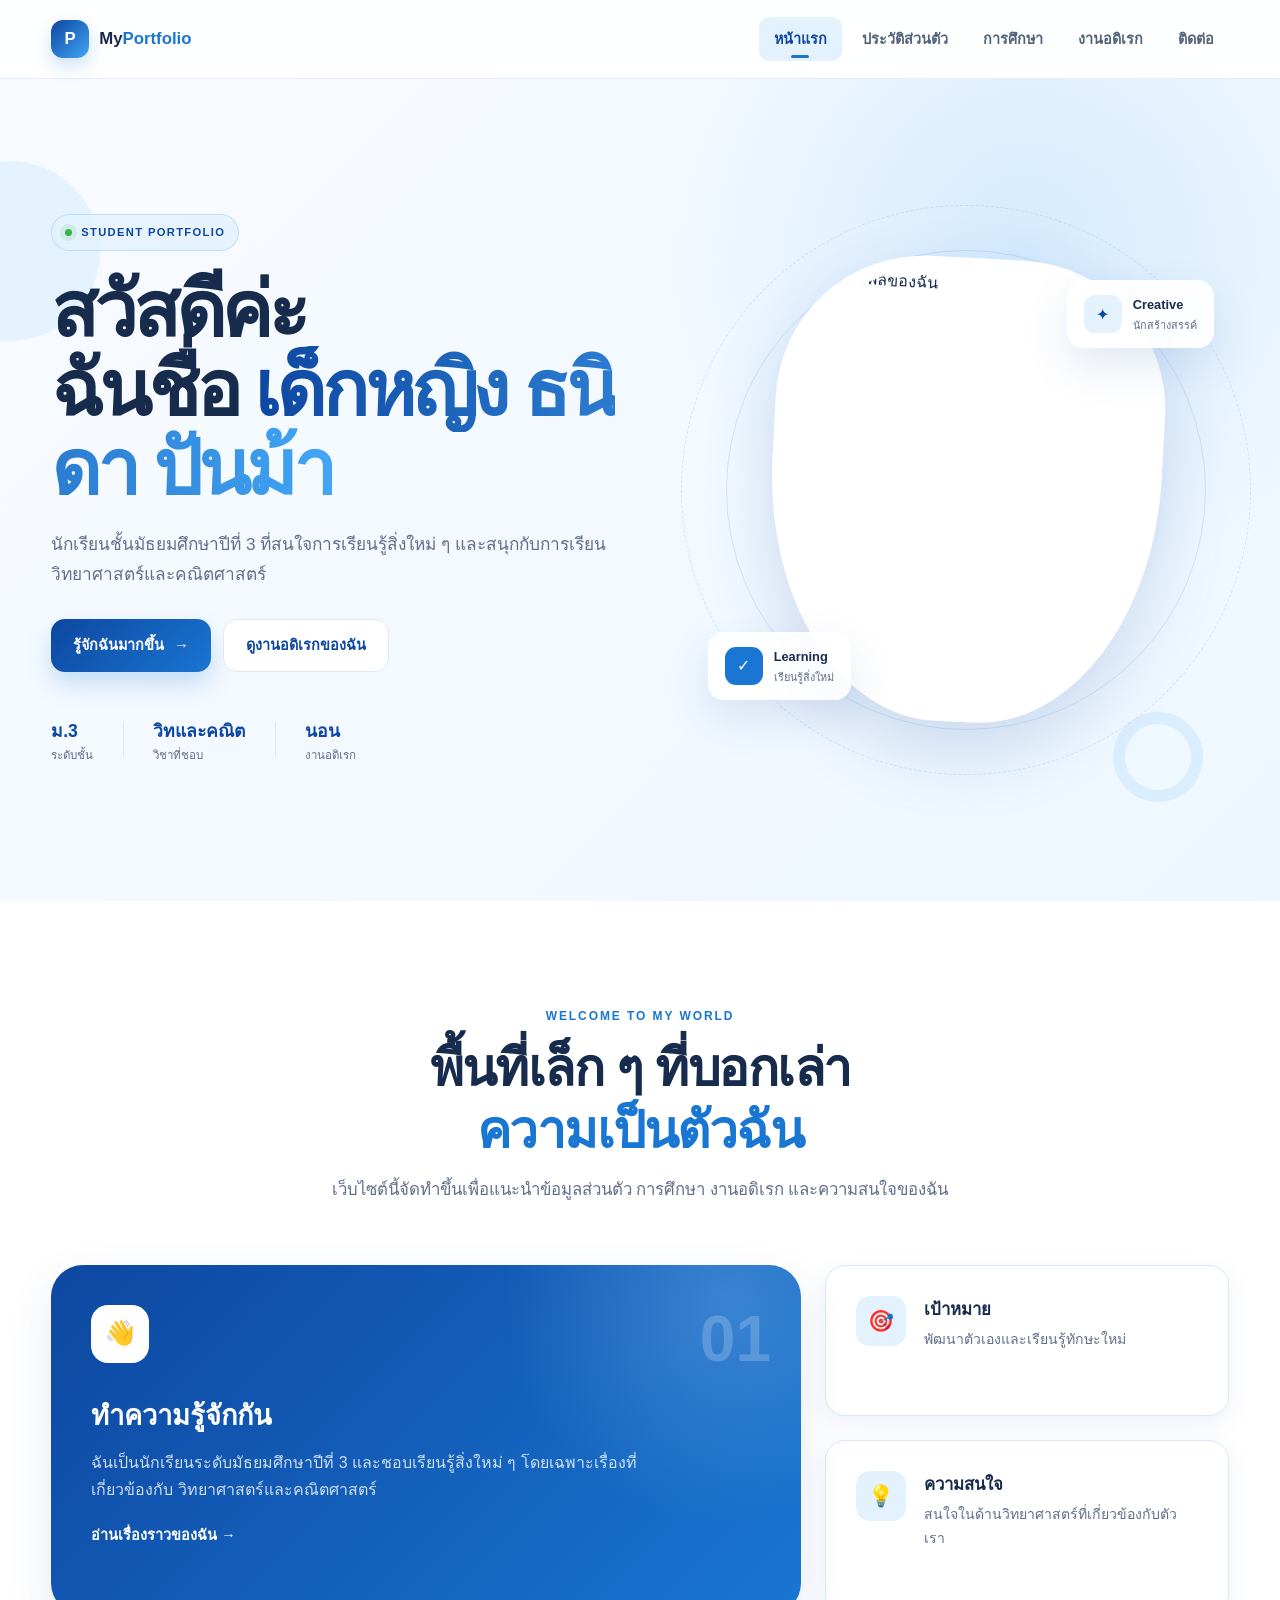
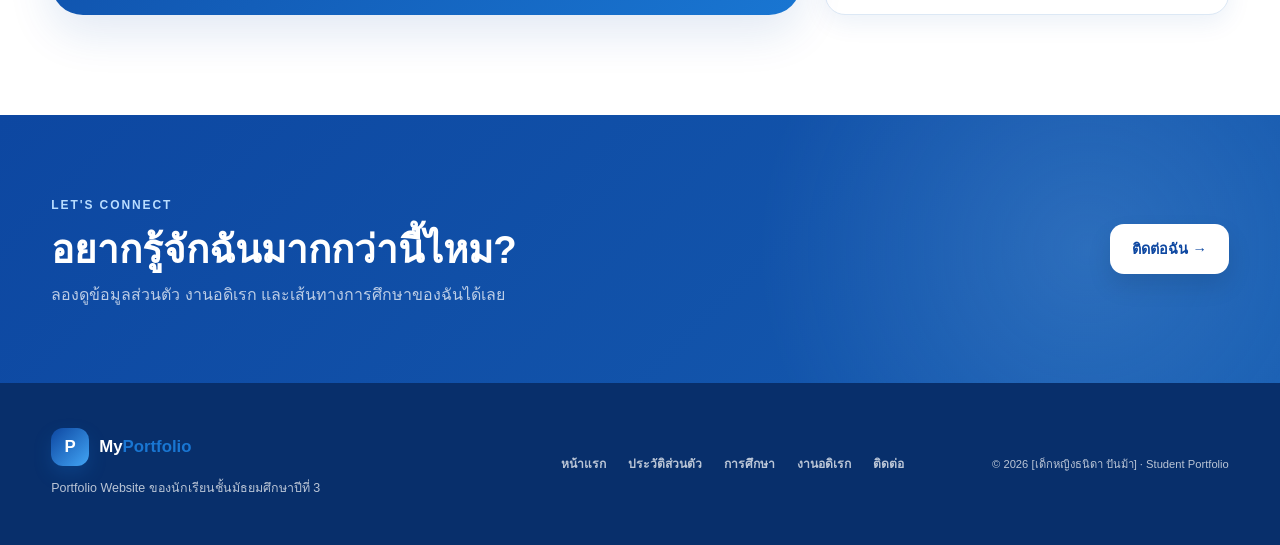
==== commit 7340fa01: "Update index.html" ====
--- a/index.html
+++ b/index.html
@@ -44,7 +44,7 @@
 
                     <h1>
                         สวัสดีค่ะ<br>
-                        ฉันชื่อ <span>[เด็กหญิง ธนิดา ปันม้า]</span>
+                        ฉันชื่อ <span>เด็กหญิง ธนิดา ปันม้า</span>
                     </h1>
 
                     <p class="hero-lead">
@@ -71,12 +71,12 @@
                         </div>
 
                         <div>
-                            <strong>[วิทและคณิต]</strong>
+                            <strong>วิทและคณิต</strong>
                             <span>วิชาที่ชอบ</span>
                         </div>
 
                         <div>
-                            <strong>[นอน]</strong>
+                            <strong>นอน</strong>
                             <span>งานอดิเรก</span>
                         </div>
                     </div>
@@ -160,7 +160,7 @@
                             <div class="small-feature-icon">💡</div>
                             <div>
                                 <h3>ความสนใจ</h3>
-                                <p>[สนใจในด้านวิทยาศาสตร์ที่เกี่ยวข้องกับตัวเรา]</p>
+                                <p>สนใจในด้านวิทยาศาสตร์ที่เกี่ยวข้องกับตัวเรา</p>
                             </div>
                         </div>
 
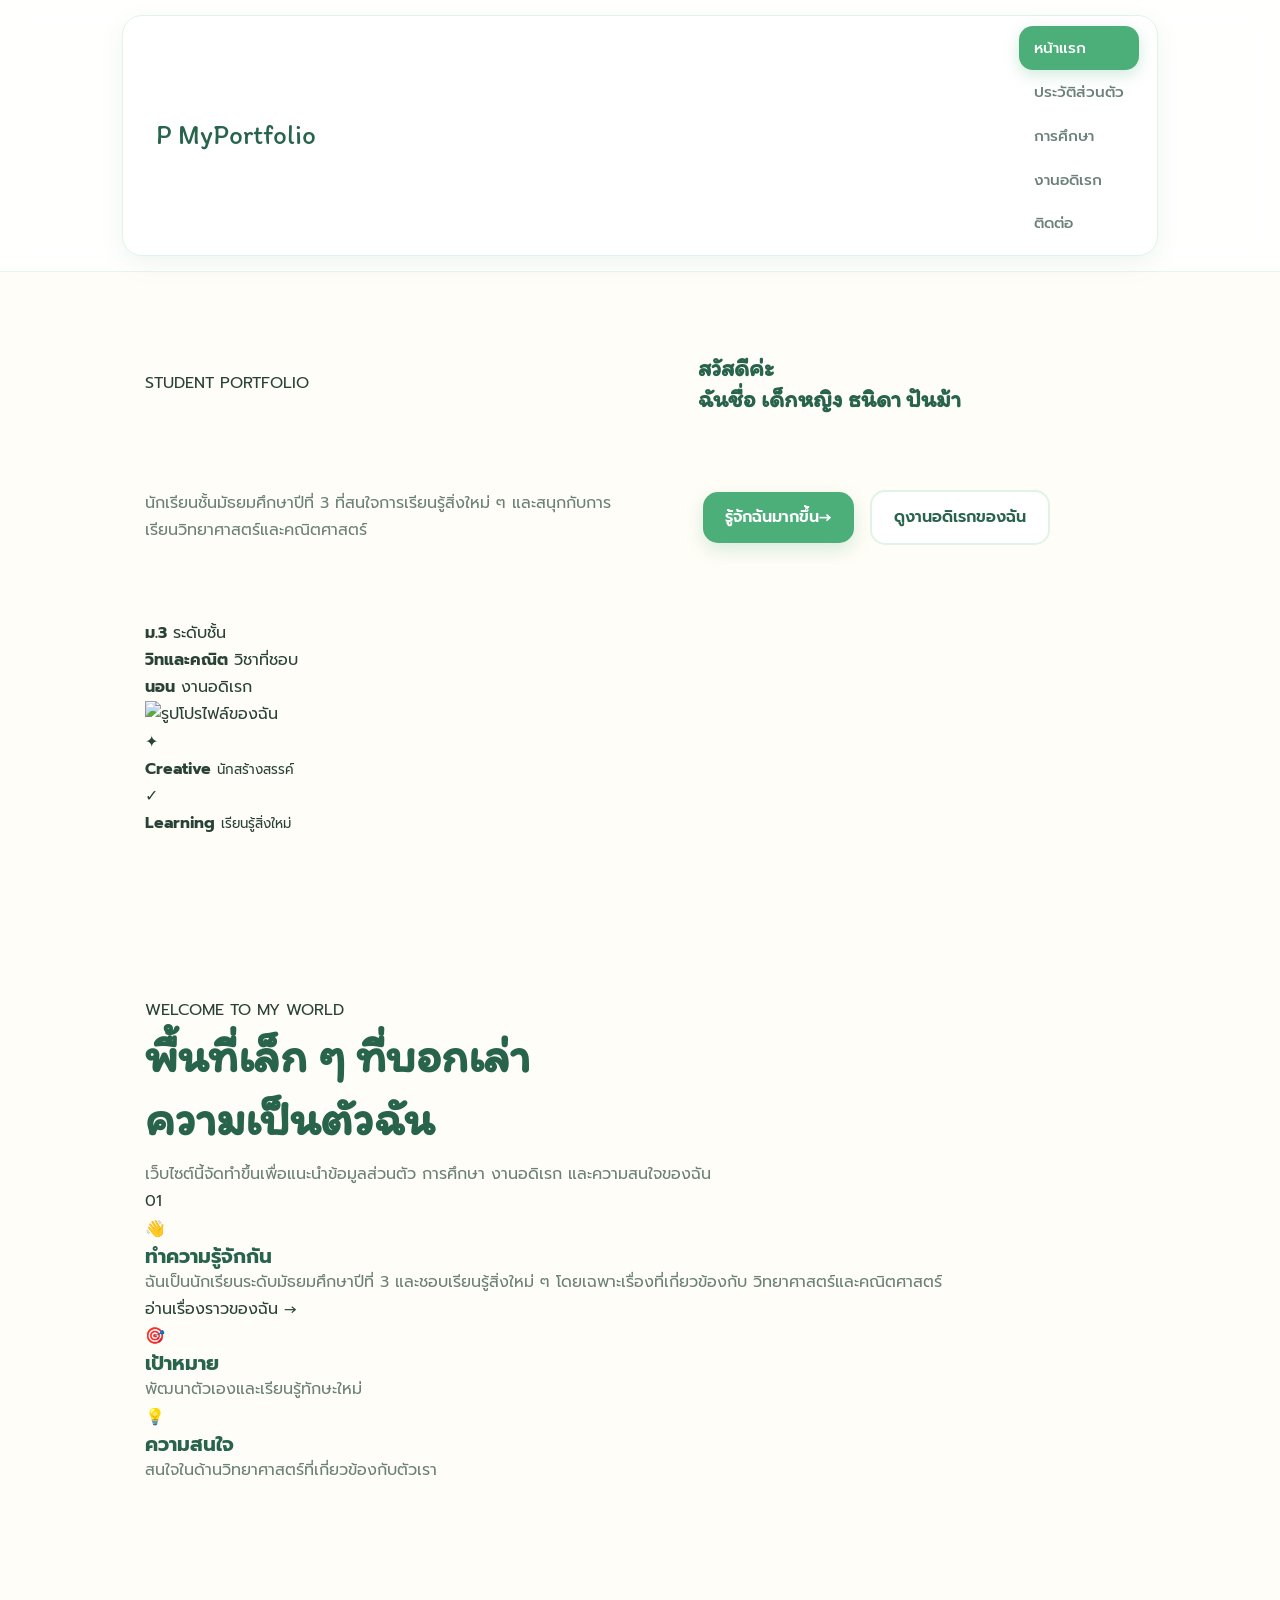
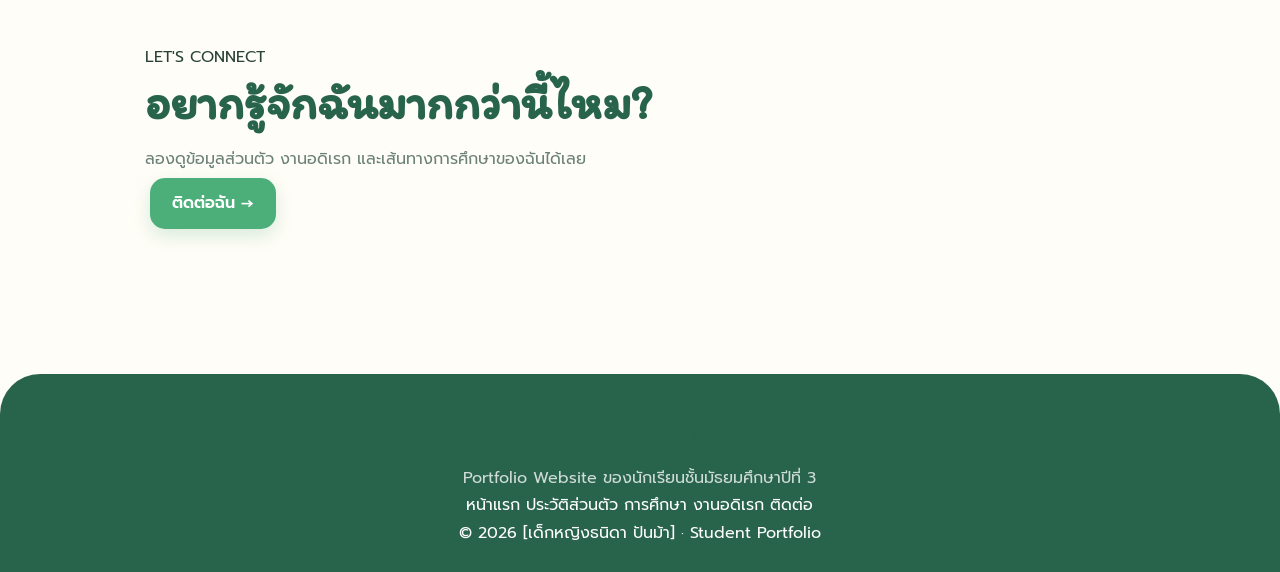
==== commit f25e87c4: "Update index.html" ====
--- a/index.html
+++ b/index.html
@@ -222,3 +222,4 @@
 
 </body>
 </html>
+<link rel="stylesheet" href="style.css">
--- a/style.css
+++ b/style.css
@@ -1,40 +1,26 @@
 /* =========================================
-   MODERN STUDENT PORTFOLIO
-   HTML5 + CSS3
-   ========================================= */
-
-
-/* =========================================
-   1. VARIABLES
-   ========================================= */
+   Cute Green & White Student Portfolio
+   ========================================= */
+
+@import url('https://fonts.googleapis.com/css2?family=Itim&family=Prompt:wght@300;400;500;600;700&display=swap');
 
 :root {
-    --blue-dark: #0D47A1;
-    --blue: #1976D2;
-    --blue-light: #42A5F5;
-    --blue-soft: #90CAF9;
-    --blue-pale: #E3F2FD;
-
-    --white: #FFFFFF;
-    --background: #F7FAFF;
-    --text: #172B4D;
-    --text-light: #61708A;
-    --border: #DCE8F5;
-
-    --shadow-small: 0 8px 24px rgba(13, 71, 161, 0.08);
-    --shadow-medium: 0 18px 45px rgba(13, 71, 161, 0.12);
-    --shadow-large: 0 30px 70px rgba(13, 71, 161, 0.16);
-
-    --radius-small: 12px;
-    --radius-medium: 20px;
-    --radius-large: 32px;
-
-    --container: 1180px;
-}
-
-
-/* =========================================
-   2. RESET
+    --green-dark: #28634b;
+    --green: #4caf7a;
+    --green-light: #81c995;
+    --green-pastel: #dff4e6;
+    --green-soft: #edf9f1;
+    --cream: #fffdf7;
+    --white: #ffffff;
+    --text: #294238;
+    --text-light: #6b8177;
+    --shadow: 0 12px 35px rgba(46, 125, 91, 0.12);
+    --shadow-hover: 0 18px 45px rgba(46, 125, 91, 0.20);
+    --radius: 24px;
+}
+
+/* =========================================
+   Reset
    ========================================= */
 
 * {
@@ -48,22 +34,16 @@
 }
 
 body {
-    font-family:
-        "Segoe UI",
-        Tahoma,
-        Arial,
-        "Noto Sans Thai",
-        sans-serif;
-
-    background: var(--background);
+    font-family: 'Prompt', sans-serif;
+    background: var(--cream);
     color: var(--text);
     line-height: 1.7;
     overflow-x: hidden;
 }
 
 img {
+    max-width: 100%;
     display: block;
-    max-width: 100%;
 }
 
 a {
@@ -71,1318 +51,341 @@
     text-decoration: none;
 }
 
-button,
-a {
-    -webkit-tap-highlight-color: transparent;
-}
-
-::selection {
-    background: var(--blue-soft);
-    color: var(--blue-dark);
-}
-
-
-/* =========================================
-   3. COMMON
-   ========================================= */
-
-.container {
-    width: min(92%, var(--container));
-    margin-inline: auto;
-}
-
-.section {
-    padding: 100px 0;
-}
-
-.soft-section {
-    background: #EEF6FD;
-}
-
-.section-heading {
-    max-width: 680px;
-    margin-bottom: 60px;
-}
-
-.section-heading.centered {
-    margin-left: auto;
-    margin-right: auto;
-    text-align: center;
-}
-
-.section-label {
-    display: inline-block;
-    margin-bottom: 12px;
-
-    color: var(--blue);
-    font-size: 0.75rem;
-    font-weight: 800;
-    letter-spacing: 0.16em;
-}
-
-.section-label.light {
-    color: #B9DDFF;
-}
-
-.section-heading h2,
-.about-heading h2 {
-    margin-bottom: 15px;
-
-    font-size: clamp(2rem, 4vw, 3.3rem);
-    line-height: 1.2;
-    letter-spacing: -0.03em;
-}
-
-.section-heading h2 span,
-.about-heading h2 span {
-    color: var(--blue);
-}
-
-.section-heading p {
-    color: var(--text-light);
-    font-size: 1.05rem;
-}
-
-
-/* =========================================
-   4. NAVIGATION
-   ========================================= */
-
-.site-header {
+ul {
+    list-style: none;
+}
+
+/* =========================================
+   Navigation
+   ========================================= */
+
+header {
     position: sticky;
     top: 0;
     z-index: 1000;
-
+    padding: 15px 5%;
     background: rgba(255, 255, 255, 0.88);
-    border-bottom: 1px solid rgba(220, 232, 245, 0.8);
-
-    backdrop-filter: blur(18px);
-    -webkit-backdrop-filter: blur(18px);
-}
-
-.navbar {
-    min-height: 78px;
+    backdrop-filter: blur(14px);
+    -webkit-backdrop-filter: blur(14px);
+    border-bottom: 1px solid rgba(76, 175, 122, 0.12);
+}
+
+nav {
+    max-width: 1150px;
+    margin: auto;
+    min-height: 64px;
 
     display: flex;
     align-items: center;
     justify-content: space-between;
 
-    gap: 30px;
-}
-
-.logo {
-    display: inline-flex;
-    align-items: center;
-    gap: 10px;
-
-    font-size: 1.05rem;
-    font-weight: 800;
-    color: var(--text);
-
-    white-space: nowrap;
-}
-
-.logo > span:last-child > span {
-    color: var(--blue);
-}
-
-.logo-mark {
-    width: 38px;
-    height: 38px;
-
-    display: grid;
-    place-items: center;
-
-    border-radius: 12px;
-
-    color: white;
-    background:
-        linear-gradient(
-            135deg,
-            var(--blue-dark),
-            var(--blue-light)
-        );
-
-    box-shadow: 0 8px 18px rgba(25, 118, 210, 0.22);
-}
-
-.nav-links {
+    padding: 10px 18px;
+    background: var(--white);
+    border: 1px solid var(--green-pastel);
+    border-radius: 20px;
+    box-shadow: 0 8px 25px rgba(46, 125, 91, 0.08);
+}
+
+.logo,
+nav h1 {
+    color: var(--green-dark);
+    font-family: 'Itim', cursive;
+    font-size: 1.7rem;
+}
+
+nav ul {
     display: flex;
     align-items: center;
-    gap: 5px;
-}
-
-.nav-links a {
+    gap: 6px;
+}
+
+nav a {
+    display: block;
+    padding: 9px 15px;
+    border-radius: 14px;
+
+    color: var(--text-light);
+    font-size: 0.95rem;
+    font-weight: 500;
+
+    transition:
+        color 0.3s ease,
+        background 0.3s ease,
+        transform 0.3s ease;
+}
+
+nav a:hover {
+    color: var(--green-dark);
+    background: var(--green-soft);
+    transform: translateY(-2px);
+}
+
+/* Active Menu */
+nav a.active {
+    color: var(--white);
+    background: var(--green);
+    box-shadow: 0 5px 15px rgba(76, 175, 122, 0.25);
+}
+
+/* =========================================
+   General Container
+   ========================================= */
+
+main {
+    min-height: 70vh;
+}
+
+section {
+    width: min(1100px, 90%);
+    margin: auto;
+    padding: 80px 0;
+}
+
+.container {
+    width: min(1100px, 90%);
+    margin: auto;
+}
+
+/* =========================================
+   Typography
+   ========================================= */
+
+h1,
+h2,
+h3 {
+    color: var(--green-dark);
+    line-height: 1.3;
+}
+
+h1,
+h2 {
+    font-family: 'Itim', cursive;
+}
+
+h2 {
+    font-size: clamp(2rem, 5vw, 3rem);
+    margin-bottom: 12px;
+}
+
+h3 {
+    font-size: 1.25rem;
+}
+
+p {
+    color: var(--text-light);
+}
+
+.section-title {
+    text-align: center;
+    margin-bottom: 45px;
+}
+
+.section-title p {
+    max-width: 600px;
+    margin: 10px auto 0;
+}
+
+/* =========================================
+   Hero Section
+   ========================================= */
+
+.hero {
     position: relative;
-
-    padding: 10px 15px;
-
-    color: #51627B;
-    font-size: 0.9rem;
-    font-weight: 700;
-
-    border-radius: 10px;
-
-    transition:
-        color 0.25s ease,
-        background 0.25s ease,
-        transform 0.25s ease;
-}
-
-.nav-links a:hover {
-    color: var(--blue);
-    background: var(--blue-pale);
-    transform: translateY(-1px);
-}
-
-.nav-links a.active {
-    color: var(--blue-dark);
-    background: var(--blue-pale);
-}
-
-.nav-links a.active::after {
+    width: 100%;
+    min-height: 620px;
+    padding: 90px 7%;
+
+    display: flex;
+    align-items: center;
+
+    overflow: hidden;
+
+    background:
+        radial-gradient(circle at 10% 20%, #ffffff 0, transparent 25%),
+        radial-gradient(circle at 90% 80%, #cdeed9 0, transparent 30%),
+        linear-gradient(135deg, #effaf2, #ffffff);
+}
+
+.hero::before {
     content: "";
-
     position: absolute;
-    left: 50%;
-    bottom: 3px;
-
-    width: 18px;
-    height: 3px;
-
-    border-radius: 99px;
-
-    background: var(--blue);
-
-    transform: translateX(-50%);
-}
-
-
-/* =========================================
-   5. BUTTONS
-   ========================================= */
-
-.btn {
-    min-height: 50px;
-
+    width: 280px;
+    height: 280px;
+
+    right: -90px;
+    top: 50px;
+
+    background: var(--green-pastel);
+    border-radius: 50%;
+
+    opacity: 0.7;
+}
+
+.hero::after {
+    content: "✦";
+    position: absolute;
+    right: 13%;
+    top: 20%;
+    color: var(--green-light);
+    font-size: 3rem;
+
+    animation: floating 4s ease-in-out infinite;
+}
+
+.hero-content {
+    width: min(1100px, 100%);
+    margin: auto;
+
+    display: grid;
+    grid-template-columns: 1.05fr 0.95fr;
+    align-items: center;
+    gap: 70px;
+
+    position: relative;
+    z-index: 2;
+}
+
+.hero-text small {
+    display: inline-block;
+
+    padding: 7px 15px;
+    margin-bottom: 18px;
+
+    color: var(--green-dark);
+    background: var(--green-pastel);
+
+    border-radius: 50px;
+    font-weight: 600;
+}
+
+.hero-text h1 {
+    font-size: clamp(3rem, 7vw, 5.5rem);
+    margin-bottom: 15px;
+}
+
+.hero-text h1 span {
+    color: var(--green);
+}
+
+.hero-text p {
+    max-width: 550px;
+    font-size: 1.05rem;
+    margin-bottom: 28px;
+}
+
+/* =========================================
+   Buttons
+   ========================================= */
+
+.btn,
+button {
     display: inline-flex;
     align-items: center;
     justify-content: center;
-    gap: 10px;
-
-    padding: 13px 22px;
-
-    border-radius: 14px;
-
-    font-size: 0.9rem;
-    font-weight: 800;
+
+    padding: 12px 22px;
+    margin: 5px;
+
+    border: none;
+    border-radius: 15px;
+
+    background: var(--green);
+    color: var(--white);
+
+    font-family: 'Prompt', sans-serif;
+    font-weight: 600;
+
+    cursor: pointer;
+
+    box-shadow: 0 7px 18px rgba(76, 175, 122, 0.22);
 
     transition:
-        transform 0.25s ease,
-        box-shadow 0.25s ease,
-        background 0.25s ease;
-}
-
-.btn:hover {
-    transform: translateY(-3px);
-}
-
-.btn-primary {
-    color: white;
-    background:
-        linear-gradient(
-            135deg,
-            var(--blue-dark),
-            var(--blue)
-        );
-
-    box-shadow: 0 12px 25px rgba(25, 118, 210, 0.22);
-}
-
-.btn-primary:hover {
-    box-shadow: 0 18px 32px rgba(25, 118, 210, 0.3);
+        transform 0.3s ease,
+        box-shadow 0.3s ease,
+        background 0.3s ease;
+}
+
+.btn:hover,
+button:hover {
+    background: var(--green-dark);
+    transform: translateY(-4px);
+    box-shadow: 0 12px 25px rgba(46, 125, 91, 0.25);
 }
 
 .btn-outline {
-    color: var(--blue-dark);
-    background: white;
-    border: 1px solid var(--border);
+    background: var(--white);
+    color: var(--green-dark);
+    border: 2px solid var(--green-pastel);
+    box-shadow: none;
 }
 
 .btn-outline:hover {
-    border-color: var(--blue-soft);
-    box-shadow: var(--shadow-small);
-}
-
-.btn-white {
-    color: var(--blue-dark);
-    background: white;
-
-    box-shadow: 0 12px 25px rgba(0, 0, 0, 0.1);
-}
-
-.text-link {
-    display: inline-flex;
-    margin-top: 20px;
-
-    color: var(--blue);
-    font-size: 0.9rem;
-    font-weight: 800;
-
-    transition: transform 0.25s ease;
-}
-
-.text-link:hover {
-    transform: translateX(5px);
-}
-
-
-/* =========================================
-   6. HERO
-   ========================================= */
-
-.hero-section {
+    background: var(--green-soft);
+    color: var(--green-dark);
+    border-color: var(--green-light);
+}
+
+/* =========================================
+   Profile / Hero Image
+   ========================================= */
+
+.hero-image {
     position: relative;
-    min-height: calc(100vh - 78px);
-
     display: flex;
-    align-items: center;
-
-    overflow: hidden;
-
-    background:
-        radial-gradient(
-            circle at 80% 20%,
-            rgba(144, 202, 249, 0.3),
-            transparent 30%
-        ),
-        linear-gradient(
-            135deg,
-            #F8FBFF 0%,
-            #EEF7FF 100%
-        );
-}
-
-.hero-grid {
+    justify-content: center;
+}
+
+.hero-image::before {
+    content: "";
+    position: absolute;
+
+    width: 330px;
+    height: 330px;
+
+    background: var(--green-pastel);
+    border-radius: 47% 53% 65% 35% / 42% 38% 62% 58%;
+
+    transform: rotate(-8deg);
+}
+
+.hero-image img {
     position: relative;
     z-index: 2;
 
-    display: grid;
-    grid-template-columns: 1.05fr 0.95fr;
-    align-items: center;
-
-    gap: 70px;
-
-    padding: 80px 0;
-}
-
-.eyebrow {
-    display: inline-flex;
-    align-items: center;
-    gap: 9px;
-
-    margin-bottom: 20px;
-    padding: 8px 13px;
-
-    color: var(--blue-dark);
-    background: rgba(227, 242, 253, 0.8);
-
-    border: 1px solid rgba(144, 202, 249, 0.5);
-    border-radius: 99px;
-
-    font-size: 0.7rem;
-    font-weight: 800;
-    letter-spacing: 0.12em;
-}
-
-.status-dot {
-    width: 7px;
-    height: 7px;
-
-    border-radius: 50%;
-    background: #39B54A;
-
-    box-shadow: 0 0 0 5px rgba(57, 181, 74, 0.12);
-}
-
-.hero-content h1 {
-    max-width: 720px;
-
-    margin-bottom: 22px;
-
-    font-size: clamp(3rem, 6vw, 5.5rem);
-    line-height: 1.03;
-    letter-spacing: -0.055em;
-}
-
-.hero-content h1 span {
-    color: var(--blue);
-
-    background:
-        linear-gradient(
-            90deg,
-            var(--blue-dark),
-            var(--blue-light)
-        );
-
-    -webkit-background-clip: text;
-    background-clip: text;
-    -webkit-text-fill-color: transparent;
-}
-
-.hero-lead {
-    max-width: 600px;
-
-    margin-bottom: 30px;
-
-    color: var(--text-light);
-    font-size: 1.08rem;
-}
-
-.hero-buttons {
-    display: flex;
-    flex-wrap: wrap;
-    gap: 12px;
-}
-
-.hero-mini-stats {
-    display: flex;
-    align-items: center;
-    gap: 30px;
-
-    margin-top: 45px;
-}
-
-.hero-mini-stats div {
-    display: flex;
-    flex-direction: column;
-}
-
-.hero-mini-stats div + div {
-    position: relative;
-    padding-left: 30px;
-}
-
-.hero-mini-stats div + div::before {
-    content: "";
-
-    position: absolute;
-    left: 0;
-    top: 5px;
-
-    width: 1px;
-    height: 35px;
-
-    background: var(--border);
-}
-
-.hero-mini-stats strong {
-    color: var(--blue-dark);
-    font-size: 1.1rem;
-}
-
-.hero-mini-stats span {
-    color: var(--text-light);
-    font-size: 0.72rem;
-}
-
-.hero-visual {
-    position: relative;
-
-    min-height: 580px;
-
-    display: grid;
-    place-items: center;
-}
-
-.visual-glow {
-    position: absolute;
-
-    width: 390px;
-    height: 390px;
-
-    border-radius: 50%;
-
-    background:
-        radial-gradient(
-            circle,
-            rgba(66, 165, 245, 0.35),
-            rgba(144, 202, 249, 0.05) 70%
-        );
-
-    filter: blur(4px);
-}
-
-.profile-frame {
-    position: relative;
-    z-index: 3;
-
-    width: min(390px, 72vw);
-    aspect-ratio: 0.84;
-
-    padding: 12px;
-
-    overflow: hidden;
-
-    border: 1px solid rgba(255, 255, 255, 0.9);
-    border-radius: 38% 38% 45% 45% / 32% 32% 55% 55%;
-
-    background: white;
-
-    box-shadow: var(--shadow-large);
-
-    transform: rotate(3deg);
-
-    transition:
-        transform 0.4s ease,
-        box-shadow 0.4s ease;
-}
-
-.profile-frame:hover {
-    transform: rotate(0deg) scale(1.025);
-    box-shadow: 0 35px 80px rgba(13, 71, 161, 0.22);
-}
-
-.profile-frame img {
-    width: 100%;
-    height: 100%;
+    width: 290px;
+    height: 360px;
 
     object-fit: cover;
 
-    border-radius: inherit;
-}
-
-.profile-orbit {
-    position: absolute;
-
-    border: 1px solid rgba(25, 118, 210, 0.15);
-    border-radius: 50%;
-}
-
-.orbit-one {
-    width: 480px;
-    height: 480px;
-}
-
-.orbit-two {
-    width: 570px;
-    height: 570px;
-    border-style: dashed;
-}
-
-.floating-card {
-    position: absolute;
-    z-index: 5;
-
-    display: flex;
-    align-items: center;
-    gap: 11px;
-
-    padding: 13px 16px;
-
-    background: rgba(255, 255, 255, 0.9);
-    border: 1px solid rgba(255, 255, 255, 0.9);
-
-    border-radius: 16px;
-
-    box-shadow: var(--shadow-medium);
-
-    backdrop-filter: blur(12px);
-
-    animation: floatCard 4s ease-in-out infinite;
-}
-
-.floating-card-top {
-    top: 80px;
-    right: 15px;
-}
-
-.floating-card-bottom {
-    bottom: 80px;
-    left: 5px;
-
-    animation-delay: -2s;
-}
-
-.floating-icon {
-    width: 38px;
-    height: 38px;
-
-    display: grid;
-    place-items: center;
-
-    border-radius: 11px;
-
-    color: var(--blue-dark);
-    background: var(--blue-pale);
-}
-
-.floating-icon.blue {
-    color: white;
-    background: var(--blue);
-}
-
-.floating-card div {
-    display: flex;
-    flex-direction: column;
-}
-
-.floating-card strong {
-    font-size: 0.8rem;
-}
-
-.floating-card small {
-    color: var(--text-light);
-    font-size: 0.68rem;
-}
-
-.hero-shape {
-    position: absolute;
-
-    border-radius: 50%;
-
-    pointer-events: none;
-}
-
-.hero-shape-one {
-    width: 180px;
-    height: 180px;
-
-    top: 10%;
-    left: -80px;
-
-    background: rgba(144, 202, 249, 0.18);
-}
-
-.hero-shape-two {
-    width: 90px;
-    height: 90px;
-
-    right: 6%;
-    bottom: 12%;
-
-    border: 12px solid rgba(66, 165, 245, 0.12);
-}
-
-
-/* =========================================
-   7. INTRO / FEATURE
-   ========================================= */
-
-.intro-section {
-    background: white;
-}
-
-.feature-layout {
-    display: grid;
-    grid-template-columns: 1.3fr 0.7fr;
-
-    gap: 24px;
-}
-
-.feature-main {
-    position: relative;
-
-    min-height: 350px;
-
-    padding: 40px;
-
-    overflow: hidden;
-
-    border-radius: var(--radius-large);
-
-    color: white;
-
-    background:
-        radial-gradient(
-            circle at 90% 10%,
-            rgba(144, 202, 249, 0.3),
-            transparent 30%
-        ),
-        linear-gradient(
-            135deg,
-            var(--blue-dark),
-            var(--blue)
-        );
-
-    box-shadow: var(--shadow-medium);
-}
-
-.feature-number {
-    position: absolute;
-
-    top: 20px;
-    right: 30px;
-
-    color: rgba(255, 255, 255, 0.2);
-
-    font-size: 4rem;
-    font-weight: 900;
-}
-
-.feature-icon {
-    width: 58px;
-    height: 58px;
-
-    display: grid;
-    place-items: center;
-
-    margin-bottom: 30px;
-
-    border-radius: 17px;
-
-    color: var(--blue-dark);
-    background: white;
-
-    font-size: 1.5rem;
-}
-
-.feature-main h3 {
-    margin-bottom: 10px;
-
-    font-size: 1.7rem;
-}
-
-.feature-main p {
-    max-width: 570px;
-
-    color: rgba(255, 255, 255, 0.8);
-}
-
-.feature-main .text-link {
-    color: white;
-}
-
-.feature-side {
-    display: grid;
-    gap: 24px;
-}
-
-.small-feature {
-    display: flex;
-    align-items: flex-start;
-    gap: 18px;
-
-    padding: 30px;
-
-    background: white;
-    border: 1px solid var(--border);
-
-    border-radius: var(--radius-medium);
-
-    box-shadow: var(--shadow-small);
-
-    transition:
-        transform 0.3s ease,
-        box-shadow 0.3s ease;
-}
-
-.small-feature:hover {
-    transform: translateY(-5px);
-    box-shadow: var(--shadow-medium);
-}
-
-.small-feature-icon {
-    width: 50px;
-    height: 50px;
-
-    flex: 0 0 auto;
-
-    display: grid;
-    place-items: center;
-
-    border-radius: 14px;
-
-    background: var(--blue-pale);
-
-    font-size: 1.3rem;
-}
-
-.small-feature h3 {
-    margin-bottom: 4px;
-    font-size: 1.05rem;
-}
-
-.small-feature p {
-    color: var(--text-light);
-    font-size: 0.88rem;
-}
-
-
-/* =========================================
-   8. PAGE HERO
-   ========================================= */
-
-.page-hero {
-    position: relative;
-
-    padding: 100px 0;
-
-    overflow: hidden;
-
-    text-align: center;
-
-    background:
-        radial-gradient(
-            circle at 20% 20%,
-            rgba(144, 202, 249, 0.35),
-            transparent 30%
-        ),
-        linear-gradient(
-            135deg,
-            #EAF5FF,
-            #F8FBFF
-        );
-}
-
-.page-hero::after {
-    content: "";
-
-    position: absolute;
-
-    width: 230px;
-    height: 230px;
-
-    right: -80px;
-    bottom: -100px;
-
-    border-radius: 50%;
-
-    border: 35px solid rgba(66, 165, 245, 0.08);
-}
-
-.page-hero-inner {
-    position: relative;
-    z-index: 2;
-}
-
-.page-hero h1 {
-    margin-bottom: 12px;
-
-    font-size: clamp(2.5rem, 5vw, 4.3rem);
-    line-height: 1.1;
-    letter-spacing: -0.045em;
-}
-
-.page-hero p {
-    max-width: 620px;
-    margin: 0 auto;
-
-    color: var(--text-light);
-}
-
-
-/* =========================================
-   9. PROFILE
-   ========================================= */
-
-.profile-layout {
-    display: grid;
-    grid-template-columns: 0.85fr 1.15fr;
-
-    align-items: center;
-
-    gap: 80px;
-}
-
-.profile-image-area {
-    position: relative;
-
-    padding: 30px;
-}
-
-.image-decoration {
-    position: absolute;
-
-    width: 70%;
-    height: 70%;
-
-    left: 0;
-    bottom: 0;
-
-    border-radius: 30px;
-
-    background:
-        linear-gradient(
-            135deg,
-            var(--blue-pale),
-            rgba(144, 202, 249, 0.35)
-        );
-
-    transform: rotate(-7deg);
-}
-
-.large-profile-frame {
-    position: relative;
-    z-index: 2;
-
-    overflow: hidden;
-
-    border-radius: 35px;
-
-    background: white;
-    border: 10px solid white;
-
-    box-shadow: var(--shadow-large);
-}
-
-.large-profile-frame img {
-    width: 100%;
-    aspect-ratio: 0.82;
-    object-fit: cover;
+    border: 9px solid var(--white);
+    border-radius: 48% 48% 25% 25%;
+
+    box-shadow: var(--shadow);
 
     transition: transform 0.5s ease;
 }
 
-.large-profile-frame:hover img {
-    transform: scale(1.04);
-}
-
-.image-caption {
-    position: absolute;
-    z-index: 4;
-
-    right: 0;
-    bottom: 20px;
-
-    display: flex;
-    flex-direction: column;
-
-    padding: 15px 20px;
-
-    background: white;
-    border-radius: 15px;
-
-    box-shadow: var(--shadow-medium);
-}
-
-.image-caption strong {
-    font-size: 0.9rem;
-}
-
-.image-caption span {
-    color: var(--blue);
-    font-size: 0.72rem;
-    font-weight: 700;
-}
-
-.profile-content h2 {
-    margin-bottom: 22px;
-
-    font-size: clamp(2.3rem, 4vw, 4rem);
-    line-height: 1.12;
-    letter-spacing: -0.045em;
-}
-
-.profile-content h2 span {
-    color: var(--blue);
-}
-
-.large-text {
-    margin-bottom: 35px;
-
-    color: var(--text-light);
-    font-size: 1.05rem;
-}
-
-.info-grid {
-    display: grid;
-    grid-template-columns: repeat(2, 1fr);
-
-    gap: 12px;
-}
-
-.info-item {
-    padding: 17px 18px;
-
-    background: white;
-    border: 1px solid var(--border);
-
-    border-radius: 15px;
-
-    transition:
-        border-color 0.25s ease,
-        transform 0.25s ease;
-}
-
-.info-item:hover {
-    border-color: var(--blue-soft);
-    transform: translateY(-2px);
-}
-
-.info-item span {
-    display: block;
-
-    margin-bottom: 3px;
-
-    color: var(--text-light);
-    font-size: 0.7rem;
-}
-
-.info-item strong {
-    font-size: 0.9rem;
-}
-
-.about-grid {
-    display: grid;
-    grid-template-columns: 0.6fr 1.4fr;
-
-    gap: 100px;
-}
-
-.about-text > p {
-    margin-bottom: 20px;
-
-    color: var(--text-light);
-    font-size: 1.02rem;
-}
-
-.quote-box {
-    position: relative;
-
-    margin-top: 35px;
-    padding: 30px 30px 30px 70px;
-
-    border-radius: var(--radius-medium);
-
-    background: white;
-    border: 1px solid var(--border);
-
-    box-shadow: var(--shadow-small);
-}
-
-.quote-mark {
-    position: absolute;
-
-    left: 25px;
-    top: 15px;
-
-    color: var(--blue-soft);
-
-    font-family: Georgia, serif;
-    font-size: 4rem;
-    line-height: 1;
-}
-
-.quote-box p {
-    color: var(--blue-dark);
-    font-weight: 700;
-}
-
-
-/* =========================================
-   10. TIMELINE
-   ========================================= */
-
-.timeline {
-    position: relative;
-
-    max-width: 900px;
-    margin: 0 auto;
-}
-
-.timeline::before {
-    content: "";
-
-    position: absolute;
-
-    left: 27px;
-    top: 15px;
-    bottom: 15px;
-
-    width: 2px;
-
-    background:
-        linear-gradient(
-            to bottom,
-            var(--blue-light),
-            var(--blue-pale)
-        );
-}
-
-.timeline-item {
-    position: relative;
-
-    display: grid;
-    grid-template-columns: 55px 1fr;
-
-    gap: 25px;
-
-    padding-bottom: 45px;
-}
-
-.timeline-item:last-child {
-    padding-bottom: 0;
-}
-
-.timeline-dot {
-    position: relative;
-    z-index: 2;
-
-    width: 55px;
-    height: 55px;
-
-    display: grid;
-    place-items: center;
-
-    border-radius: 18px;
-
-    color: var(--blue-dark);
-    background: white;
-
-    border: 3px solid var(--blue-pale);
-
-    box-shadow: 0 5px 15px rgba(13, 71, 161, 0.08);
-
-    font-size: 0.7rem;
-    font-weight: 900;
-}
-
-.timeline-item.current .timeline-dot {
-    color: white;
-    background: var(--blue);
-
-    border-color: var(--blue);
-
-    box-shadow: 0 8px 22px rgba(25, 118, 210, 0.3);
-}
-
-.timeline-content {
-    padding: 28px 30px;
-
-    background: white;
-    border: 1px solid var(--border);
-
-    border-radius: var(--radius-medium);
-
-    box-shadow: var(--shadow-small);
-
-    transition:
-        transform 0.3s ease,
-        box-shadow 0.3s ease;
-}
-
-.timeline-content:hover {
-    transform: translateX(5px);
-    box-shadow: var(--shadow-medium);
-}
-
-.timeline-year {
-    display: inline-block;
-
-    margin-bottom: 7px;
-
-    color: var(--blue);
-    font-size: 0.72rem;
-    font-weight: 900;
-    letter-spacing: 0.08em;
-}
-
-.timeline-content h3 {
-    margin-bottom: 8px;
-
-    font-size: 1.25rem;
-}
-
-.timeline-content p {
-    color: var(--text-light);
-}
-
-.timeline-tags {
-    display: flex;
-    flex-wrap: wrap;
-
-    gap: 7px;
-
-    margin-top: 17px;
-}
-
-.timeline-tags span {
-    padding: 5px 10px;
-
-    border-radius: 99px;
-
-    color: var(--blue-dark);
-    background: var(--blue-pale);
-
-    font-size: 0.68rem;
-    font-weight: 800;
-}
-
-
-/* =========================================
-   11. HIGHLIGHTS
-   ========================================= */
-
-.highlight-grid {
-    display: grid;
-    grid-template-columns: repeat(4, 1fr);
-
-    gap: 18px;
-}
-
-.highlight-card {
+.hero-image:hover img {
+    transform: translateY(-10px) rotate(2deg);
+}
+
+/* =========================================
+   Cards
+   ========================================= */
+
+.card,
+.info-card,
+.hobby-card,
+.contact-card,
+.feature-card {
+    background: var(--white);
+
+    border: 1px solid rgba(76, 175, 122, 0.14);
+    border-radius: var(--radius);
+
     padding: 28px;
 
-    background: white;
-    border: 1px solid var(--border);
-
-    border-radius: var(--radius-medium);
-
-    text-align: center;
-
-    transition:
-        transform 0.3s ease,
-        box-shadow 0.3s ease;
-}
-
-.highlight-card:hover {
-    transform: translateY(-6px);
-    box-shadow: var(--shadow-medium);
-}
-
-.highlight-icon {
-    width: 55px;
-    height: 55px;
-
-    display: grid;
-    place-items: center;
-
-    margin: 0 auto 15px;
-
-    border-radius: 17px;
-
-    background: var(--blue-pale);
-
-    font-size: 1.4rem;
-}
-
-.highlight-card span {
-    display: block;
-
-    margin-bottom: 4px;
-
-    color: var(--text-light);
-    font-size: 0.72rem;
-}
-
-.highlight-card strong {
-    font-size: 0.9rem;
-}
-
-
-/* =========================================
-   12. EDUCATION TABLE
-   ========================================= */
-
-.table-wrapper {
-    overflow-x: auto;
-
-    border-radius: var(--radius-medium);
-
-    box-shadow: var(--shadow-small);
-}
-
-.education-table {
-    width: 100%;
-
-    border-collapse: collapse;
-
-    background: white;
-
-    min-width: 650px;
-}
-
-.education-table th,
-.education-table td {
-    padding: 18px 22px;
-
-    text-align: left;
-
-    border-bottom: 1px solid var(--border);
-}
-
-.education-table th {
-    color: white;
-    background: var(--blue-dark);
-
-    font-size: 0.82rem;
-}
-
-.education-table td {
-    color: var(--text-light);
-    font-size: 0.86rem;
-}
-
-.education-table tbody tr {
-    transition: background 0.25s ease;
-}
-
-.education-table tbody tr:hover {
-    background: #F5FAFF;
-}
-
-.table-status {
-    display: inline-block;
-
-    padding: 5px 10px;
-
-    border-radius: 99px;
-
-    color: #237A35;
-    background: #E8F7EA;
-
-    font-size: 0.7rem;
-    font-weight: 800;
-}
-
-.current-status {
-    color: var(--blue-dark);
-    background: var(--blue-pale);
-}
-
-
-/* =========================================
-   13. HOBBY
-   ========================================= */
-
-.hobby-hero {
-    background:
-        radial-gradient(
-            circle at 80% 30%,
-            rgba(144, 202, 249, 0.3),
-            transparent 30%
-        ),
-        linear-gradient(
-            135deg,
-            #EEF8FF,
-            #F8FBFF
-        );
-}
-
-.hobby-grid {
-    display: grid;
-
-    grid-template-columns: repeat(3, 1fr);
-
-    gap: 20px;
-}
-
-.hobby-card {
-    position: relative;
-
-    min-height: 320px;
-
-    padding: 32px;
-
-    overflow: hidden;
-
-    background: white;
-    border: 1px solid var(--border);
-
-    border-radius: var(--radius-large);
-
-    box-shadow: var(--shadow-small);
+    box-shadow: var(--shadow);
 
     transition:
         transform 0.35s ease,
@@ -1390,28 +393,233 @@
         border-color 0.35s ease;
 }
 
-.hobby-card:hover {
+.card:hover,
+.info-card:hover,
+.hobby-card:hover,
+.contact-card:hover,
+.feature-card:hover {
     transform: translateY(-8px);
-
-    border-color: var(--blue-soft);
-
-    box-shadow: var(--shadow-medium);
+    box-shadow: var(--shadow-hover);
+    border-color: var(--green-light);
+}
+
+/* =========================================
+   Grid
+   ========================================= */
+
+.grid,
+.card-container,
+.hobby-container,
+.contact-container {
+    display: grid;
+    grid-template-columns: repeat(3, 1fr);
+    gap: 22px;
+}
+
+/* =========================================
+   Card Icon
+   ========================================= */
+
+.icon {
+    width: 58px;
+    height: 58px;
+
+    display: flex;
+    align-items: center;
+    justify-content: center;
+
+    margin-bottom: 18px;
+
+    background: var(--green-soft);
+    border-radius: 18px;
+
+    color: var(--green-dark);
+    font-size: 1.7rem;
+
+    transition: transform 0.3s ease;
+}
+
+.card:hover .icon,
+.hobby-card:hover .icon {
+    transform: rotate(-6deg) scale(1.08);
+}
+
+/* =========================================
+   Profile Section
+   ========================================= */
+
+.profile-section {
+    display: grid;
+    grid-template-columns: 0.8fr 1.2fr;
+    align-items: center;
+    gap: 60px;
+}
+
+.profile-section img {
+    width: 100%;
+    max-width: 350px;
+    margin: auto;
+
+    border-radius: 35px;
+    border: 8px solid var(--white);
+
+    box-shadow: var(--shadow);
+}
+
+.profile-info {
+    display: grid;
+    grid-template-columns: repeat(2, 1fr);
+    gap: 14px;
+    margin-top: 25px;
+}
+
+.profile-info div {
+    padding: 16px;
+
+    background: var(--green-soft);
+    border: 1px solid var(--green-pastel);
+
+    border-radius: 17px;
+}
+
+.profile-info strong {
+    display: block;
+    color: var(--green-dark);
+    margin-bottom: 3px;
+}
+
+/* =========================================
+   Timeline - Education
+   ========================================= */
+
+.timeline {
+    position: relative;
+    max-width: 800px;
+    margin: auto;
+}
+
+.timeline::before {
+    content: "";
+    position: absolute;
+
+    left: 24px;
+    top: 0;
+    bottom: 0;
+
+    width: 3px;
+
+    background: linear-gradient(
+        to bottom,
+        var(--green-light),
+        var(--green-pastel)
+    );
+
+    border-radius: 10px;
+}
+
+.timeline-item {
+    position: relative;
+    padding-left: 70px;
+    margin-bottom: 35px;
+}
+
+.timeline-dot {
+    position: absolute;
+
+    left: 10px;
+    top: 5px;
+
+    width: 30px;
+    height: 30px;
+
+    display: flex;
+    align-items: center;
+    justify-content: center;
+
+    background: var(--green);
+    color: var(--white);
+
+    border: 5px solid var(--green-soft);
+    border-radius: 50%;
+
+    box-shadow: 0 0 0 3px var(--green-pastel);
+}
+
+.timeline-content {
+    background: var(--white);
+    padding: 25px;
+
+    border-radius: 22px;
+    border-left: 5px solid var(--green);
+
+    box-shadow: var(--shadow);
+
+    transition: transform 0.3s ease;
+}
+
+.timeline-content:hover {
+    transform: translateX(7px);
+}
+
+/* =========================================
+   Table
+   ========================================= */
+
+table {
+    width: 100%;
+    border-collapse: separate;
+    border-spacing: 0;
+
+    overflow: hidden;
+
+    background: var(--white);
+
+    border: 1px solid var(--green-pastel);
+    border-radius: 20px;
+
+    box-shadow: var(--shadow);
+}
+
+th,
+td {
+    padding: 15px 18px;
+    text-align: left;
+}
+
+th {
+    background: var(--green);
+    color: var(--white);
+}
+
+tr:nth-child(even) td {
+    background: var(--green-soft);
+}
+
+tr:hover td {
+    background: var(--green-pastel);
+}
+
+/* =========================================
+   Hobby Cards
+   ========================================= */
+
+.hobby-card {
+    position: relative;
+    overflow: hidden;
 }
 
 .hobby-card::after {
     content: "";
-
     position: absolute;
 
-    width: 150px;
-    height: 150px;
-
-    right: -70px;
-    bottom: -70px;
-
+    width: 90px;
+    height: 90px;
+
+    right: -30px;
+    bottom: -30px;
+
+    background: var(--green-pastel);
     border-radius: 50%;
-
-    background: var(--blue-pale);
 
     transition: transform 0.4s ease;
 }
@@ -1420,433 +628,184 @@
     transform: scale(1.4);
 }
 
-.hobby-large {
-    grid-column: span 2;
-
-    color: white;
-
-    background:
-        radial-gradient(
-            circle at 80% 20%,
-            rgba(144, 202, 249, 0.35),
-            transparent 25%
-        ),
-        linear-gradient(
-            135deg,
-            var(--blue-dark),
-            var(--blue)
-        );
-}
-
-.hobby-large .hobby-category,
-.hobby-large p {
-    color: rgba(255, 255, 255, 0.75);
-}
-
-.hobby-large .hobby-line {
-    background: rgba(255, 255, 255, 0.4);
-}
-
-.hobby-large::after {
-    background: rgba(255, 255, 255, 0.08);
-}
-
-.hobby-wide {
-    grid-column: span 2;
-}
-
-.hobby-number {
-    position: absolute;
-
-    top: 20px;
-    right: 25px;
-
-    color: rgba(25, 118, 210, 0.12);
-
-    font-size: 3rem;
-    font-weight: 900;
-}
-
-.hobby-large .hobby-number {
-    color: rgba(255, 255, 255, 0.15);
-}
-
-.hobby-icon {
+.hobby-card .icon {
     position: relative;
     z-index: 2;
-
-    width: 60px;
-    height: 60px;
-
-    display: grid;
-    place-items: center;
-
-    margin-bottom: 25px;
-
-    border-radius: 18px;
-
-    background: var(--blue-pale);
-
-    font-size: 1.6rem;
-}
-
-.hobby-large .hobby-icon {
-    color: var(--blue-dark);
-    background: white;
-}
-
-.hobby-category {
-    position: relative;
-    z-index: 2;
-
-    display: block;
-
-    margin-bottom: 5px;
-
-    color: var(--blue);
-    font-size: 0.67rem;
-    font-weight: 900;
-    letter-spacing: 0.12em;
-}
-
-.hobby-card h3 {
-    position: relative;
-    z-index: 2;
-
-    margin-bottom: 10px;
-
-    font-size: 1.55rem;
-}
-
+}
+
+.hobby-card h3,
 .hobby-card p {
     position: relative;
     z-index: 2;
-
-    max-width: 520px;
-
-    color: var(--text-light);
-    font-size: 0.9rem;
-}
-
-.hobby-line {
+}
+
+/* =========================================
+   Contact
+   ========================================= */
+
+.contact-wrapper {
+    max-width: 900px;
+    margin: auto;
+
+    padding: 45px;
+
+    background:
+        radial-gradient(circle at 90% 10%, #dff4e6, transparent 25%),
+        var(--white);
+
+    border: 1px solid var(--green-pastel);
+    border-radius: 30px;
+
+    box-shadow: var(--shadow);
+}
+
+.contact-card {
+    text-align: center;
+}
+
+.contact-card .icon {
+    margin: 0 auto 18px;
+}
+
+/* =========================================
+   Call To Action
+   ========================================= */
+
+.cta {
     position: relative;
-    z-index: 2;
-
-    width: 45px;
-    height: 3px;
-
-    margin-top: 25px;
-
-    border-radius: 99px;
-
-    background: var(--blue-soft);
-}
-
-.interest-banner {
-    padding: 80px 0;
-
-    color: white;
-
-    background:
-        radial-gradient(
-            circle at 85% 50%,
-            rgba(144, 202, 249, 0.25),
-            transparent 30%
-        ),
-        var(--blue-dark);
-}
-
-.interest-inner {
-    display: flex;
-    align-items: center;
-    gap: 30px;
-}
-
-.interest-icon {
-    width: 80px;
-    height: 80px;
-
-    flex: 0 0 auto;
-
-    display: grid;
-    place-items: center;
-
-    border-radius: 24px;
-
-    color: var(--blue-dark);
-    background: white;
-
-    font-size: 2rem;
-}
-
-.interest-inner h2 {
-    max-width: 850px;
-
-    font-size: clamp(1.8rem, 4vw, 3rem);
-    line-height: 1.2;
-}
-
-
-/* =========================================
-   14. CONTACT
-   ========================================= */
-
-.contact-hero {
-    background:
-        radial-gradient(
-            circle at 15% 30%,
-            rgba(144, 202, 249, 0.35),
-            transparent 28%
-        ),
-        linear-gradient(
-            135deg,
-            #EEF8FF,
-            #F8FBFF
-        );
-}
-
-.contact-layout {
-    display: grid;
-    grid-template-columns: 0.75fr 1.25fr;
-
-    gap: 90px;
-
-    align-items: center;
-}
-
-.contact-intro h2 {
-    margin-bottom: 20px;
-
-    font-size: clamp(2.5rem, 5vw, 4.5rem);
-    line-height: 1.05;
-    letter-spacing: -0.05em;
-}
-
-.contact-intro h2 span {
-    color: var(--blue);
-}
-
-.contact-intro > p {
-    max-width: 420px;
-
-    color: var(--text-light);
-}
-
-.contact-decoration {
-    display: flex;
-    gap: 10px;
-
-    margin-top: 35px;
-
-    color: var(--blue-soft);
-}
-
-.contact-decoration span:nth-child(2) {
-    color: var(--blue);
-}
-
-.contact-cards {
-    display: grid;
-    grid-template-columns: repeat(2, 1fr);
-
-    gap: 15px;
-}
-
-.contact-card {
-    min-height: 170px;
-
-    display: flex;
-    align-items: flex-start;
-    gap: 16px;
-
-    padding: 25px;
-
-    background: white;
-    border: 1px solid var(--border);
-
-    border-radius: var(--radius-medium);
-
-    box-shadow: var(--shadow-small);
-
-    transition:
-        transform 0.3s ease,
-        box-shadow 0.3s ease,
-        border-color 0.3s ease;
-}
-
-.contact-card:hover {
-    transform: translateY(-6px);
-
-    border-color: var(--blue-soft);
-
-    box-shadow: var(--shadow-medium);
-}
-
-.contact-card-icon {
-    width: 50px;
-    height: 50px;
-
-    flex: 0 0 auto;
-
-    display: grid;
-    place-items: center;
-
-    border-radius: 15px;
-
-    color: var(--blue-dark);
-    background: var(--blue-pale);
-
-    font-size: 1.2rem;
-}
-
-.contact-card > div:last-child {
-    display: flex;
-    flex-direction: column;
-}
-
-.contact-card span {
-    margin-bottom: 3px;
-
-    color: var(--text-light);
-
-    font-size: 0.7rem;
-    font-weight: 700;
-}
-
-.contact-card strong {
-    margin-bottom: 7px;
-
-    font-size: 0.9rem;
-
-    overflow-wrap: anywhere;
-}
-
-.contact-card small {
-    color: var(--blue);
-    font-size: 0.68rem;
-    font-weight: 700;
-}
-
-
-/* =========================================
-   15. CTA
-   ========================================= */
-
-.cta-section {
-    padding: 75px 0;
-
-    color: white;
-
-    background:
-        radial-gradient(
-            circle at 85% 50%,
-            rgba(144, 202, 249, 0.2),
-            transparent 30%
-        ),
-        linear-gradient(
-            135deg,
-            var(--blue-dark),
-            #155BB0
-        );
-}
-
-.cta-inner {
-    display: flex;
-    align-items: center;
-    justify-content: space-between;
-
-    gap: 40px;
-}
-
-.cta-inner h2 {
-    margin-bottom: 8px;
-
-    font-size: clamp(1.8rem, 3vw, 2.8rem);
-    line-height: 1.2;
-}
-
-.cta-inner p {
-    color: rgba(255, 255, 255, 0.72);
-}
-
-
-/* =========================================
-   16. FOOTER
-   ========================================= */
-
-.site-footer {
-    color: rgba(255, 255, 255, 0.72);
-
-    background: #082F6B;
-}
-
-.footer-inner {
-    display: grid;
-
-    grid-template-columns: 1.2fr 1fr auto;
-
-    align-items: center;
-
-    gap: 40px;
-
-    padding: 45px 0;
-}
-
-.footer-logo {
-    color: white;
-}
-
-.footer-brand p {
-    max-width: 330px;
-
-    margin-top: 12px;
-
-    font-size: 0.78rem;
-}
-
-.footer-links {
-    display: flex;
-    flex-wrap: wrap;
-    gap: 15px 22px;
-}
-
-.footer-links a {
-    font-size: 0.76rem;
-    font-weight: 700;
-
-    transition: color 0.25s ease;
-}
-
-.footer-links a:hover {
-    color: white;
-}
-
-.footer-copy {
-    font-size: 0.7rem;
-
-    text-align: right;
-}
-
-
-/* =========================================
-   17. ANIMATIONS
-   ========================================= */
-
-@keyframes floatCard {
+    overflow: hidden;
+
+    margin: 40px auto;
+    width: min(1000px, 90%);
+
+    padding: 55px 30px;
+
+    text-align: center;
+
+    background: linear-gradient(
+        135deg,
+        var(--green),
+        var(--green-dark)
+    );
+
+    color: var(--white);
+
+    border-radius: 30px;
+
+    box-shadow: 0 15px 35px rgba(46, 125, 91, 0.22);
+}
+
+.cta::before {
+    content: "🌿";
+    position: absolute;
+    left: 30px;
+    top: 20px;
+    font-size: 3rem;
+    opacity: 0.35;
+}
+
+.cta::after {
+    content: "✦";
+    position: absolute;
+    right: 35px;
+    bottom: 20px;
+    font-size: 2.5rem;
+    opacity: 0.35;
+}
+
+.cta h2,
+.cta p {
+    color: var(--white);
+}
+
+.cta p {
+    opacity: 0.9;
+    margin: 10px auto 20px;
+}
+
+/* =========================================
+   Footer
+   ========================================= */
+
+footer {
+    margin-top: 60px;
+    padding: 45px 5% 25px;
+
+    background: var(--green-dark);
+    color: var(--white);
+
+    text-align: center;
+
+    border-radius: 40px 40px 0 0;
+}
+
+footer h2,
+footer h3 {
+    color: var(--white);
+    font-family: 'Itim', cursive;
+}
+
+footer p {
+    color: rgba(255, 255, 255, 0.78);
+}
+
+footer nav {
+    margin: 20px auto;
+    background: transparent;
+    border: none;
+    box-shadow: none;
+}
+
+footer nav a {
+    color: rgba(255, 255, 255, 0.8);
+}
+
+footer nav a:hover {
+    color: var(--white);
+    background: rgba(255, 255, 255, 0.12);
+}
+
+/* =========================================
+   Decorative Elements
+   ========================================= */
+
+.decor {
+    position: absolute;
+    color: var(--green-light);
+    pointer-events: none;
+}
+
+.leaf {
+    font-size: 2.2rem;
+    animation: floating 4s ease-in-out infinite;
+}
+
+.dot {
+    width: 12px;
+    height: 12px;
+    background: var(--green-light);
+    border-radius: 50%;
+}
+
+/* =========================================
+   Animations
+   ========================================= */
+
+@keyframes floating {
     0%,
     100% {
         transform: translateY(0);
     }
 
     50% {
-        transform: translateY(-9px);
+        transform: translateY(-10px);
     }
 }
 
 @keyframes fadeUp {
     from {
         opacity: 0;
-        transform: translateY(18px);
+        transform: translateY(20px);
     }
 
     to {
@@ -1855,471 +814,195 @@
     }
 }
 
-.hero-content,
-.hero-visual,
-.page-hero-inner {
-    animation: fadeUp 0.7s ease both;
-}
-
-
-/* =========================================
-   18. RESPONSIVE - TABLET
-   ========================================= */
-
-@media (max-width: 1000px) {
-
-    .navbar {
-        min-height: 72px;
-    }
-
-    .nav-links {
-        gap: 0;
-    }
-
-    .nav-links a {
-        padding: 9px 10px;
-        font-size: 0.78rem;
-    }
-
-    .hero-grid {
-        grid-template-columns: 1fr 0.85fr;
-        gap: 35px;
-    }
-
-    .hero-content h1 {
-        font-size: clamp(2.8rem, 6vw, 4.5rem);
-    }
-
-    .hero-visual {
-        min-height: 480px;
-    }
-
-    .profile-frame {
-        width: 320px;
-    }
-
-    .orbit-one {
-        width: 400px;
-        height: 400px;
-    }
-
-    .orbit-two {
-        width: 470px;
-        height: 470px;
-    }
-
-    .floating-card-top {
-        right: -5px;
-    }
-
-    .floating-card-bottom {
-        left: -5px;
-    }
-
-    .profile-layout {
-        gap: 45px;
-    }
-
-    .about-grid {
+.hero-text,
+.hero-image {
+    animation: fadeUp 0.8s ease both;
+}
+
+.hero-image {
+    animation-delay: 0.15s;
+}
+
+/* =========================================
+   Selection
+   ========================================= */
+
+::selection {
+    background: var(--green-light);
+    color: var(--green-dark);
+}
+
+/* =========================================
+   Responsive - Tablet
+   ========================================= */
+
+@media (max-width: 900px) {
+
+    .hero {
+        padding: 70px 5%;
+    }
+
+    .hero-content {
+        grid-template-columns: 1fr;
+        text-align: center;
         gap: 50px;
     }
 
-    .highlight-grid {
-        grid-template-columns: repeat(2, 1fr);
-    }
-
-    .contact-layout {
-        gap: 45px;
-    }
-
-    .footer-inner {
-        grid-template-columns: 1fr 1fr;
-    }
-
-    .footer-copy {
-        text-align: left;
-    }
-}
-
-
-/* =========================================
-   19. RESPONSIVE - MOBILE
-   ========================================= */
-
-@media (max-width: 760px) {
-
-    .section {
-        padding: 70px 0;
-    }
-
-    .site-header {
-        position: relative;
-    }
-
-    .navbar {
-        min-height: auto;
-
-        flex-direction: column;
-        align-items: stretch;
-
-        gap: 12px;
-
-        padding: 15px 0;
-    }
-
-    .logo {
-        justify-content: center;
-    }
-
-    .nav-links {
-        width: 100%;
-
-        display: grid;
-        grid-template-columns: repeat(5, 1fr);
-
-        gap: 3px;
-    }
-
-    .nav-links a {
-        padding: 8px 3px;
-
-        text-align: center;
-
-        font-size: 0.66rem;
-    }
-
-    .nav-links a.active::after {
-        display: none;
-    }
-
-    .hero-section {
-        min-height: auto;
-    }
-
-    .hero-grid {
-        grid-template-columns: 1fr;
-
-        gap: 50px;
-
-        padding: 70px 0 80px;
-    }
-
-    .hero-content {
-        text-align: center;
-    }
-
-    .eyebrow {
-        font-size: 0.6rem;
-    }
-
-    .hero-content h1 {
-        font-size: clamp(2.6rem, 13vw, 4rem);
-    }
-
-    .hero-lead {
+    .hero-text p {
         margin-left: auto;
         margin-right: auto;
-
-        font-size: 0.95rem;
-    }
-
-    .hero-buttons {
+    }
+
+    .hero-image {
+        order: -1;
+    }
+
+    .profile-section {
+        grid-template-columns: 1fr;
+        text-align: center;
+    }
+
+    .profile-info {
+        text-align: left;
+    }
+
+    .grid,
+    .card-container,
+    .hobby-container,
+    .contact-container {
+        grid-template-columns: repeat(2, 1fr);
+    }
+
+    nav ul {
+        gap: 2px;
+    }
+
+    nav a {
+        padding: 8px 10px;
+        font-size: 0.88rem;
+    }
+}
+
+/* =========================================
+   Responsive - Mobile
+   ========================================= */
+
+@media (max-width: 600px) {
+
+    header {
+        padding: 8px 3%;
+    }
+
+    nav {
+        flex-direction: column;
+        gap: 8px;
+        padding: 12px;
+    }
+
+    nav ul {
+        width: 100%;
         justify-content: center;
-    }
-
-    .hero-mini-stats {
-        justify-content: center;
-
-        gap: 18px;
-
-        margin-top: 35px;
-    }
-
-    .hero-mini-stats div + div {
-        padding-left: 18px;
-    }
-
-    .hero-mini-stats strong {
-        font-size: 0.9rem;
-    }
-
-    .hero-mini-stats span {
-        font-size: 0.62rem;
-    }
-
-    .hero-visual {
-        min-height: 400px;
-    }
-
-    .profile-frame {
-        width: min(290px, 72vw);
-    }
-
-    .orbit-one {
-        width: 350px;
-        height: 350px;
-    }
-
-    .orbit-two {
-        width: 410px;
-        height: 410px;
-    }
-
-    .floating-card {
-        padding: 10px 12px;
-    }
-
-    .floating-card-top {
-        top: 35px;
-        right: 0;
-    }
-
-    .floating-card-bottom {
-        bottom: 30px;
-        left: 0;
-    }
-
-    .floating-icon {
-        width: 32px;
-        height: 32px;
-    }
-
-    .feature-layout {
+        flex-wrap: wrap;
+    }
+
+    nav a {
+        padding: 7px 9px;
+        font-size: 0.8rem;
+    }
+
+    .logo,
+    nav h1 {
+        font-size: 1.45rem;
+    }
+
+    section {
+        padding: 55px 0;
+    }
+
+    .hero {
+        min-height: auto;
+        padding: 55px 5% 70px;
+    }
+
+    .hero-text h1 {
+        font-size: 3rem;
+    }
+
+    .hero-image img {
+        width: 230px;
+        height: 290px;
+    }
+
+    .hero-image::before {
+        width: 260px;
+        height: 260px;
+    }
+
+    .grid,
+    .card-container,
+    .hobby-container,
+    .contact-container {
         grid-template-columns: 1fr;
     }
 
-    .feature-main {
-        min-height: 300px;
-    }
-
-    .section-heading {
-        margin-bottom: 40px;
-    }
-
-    .page-hero {
-        padding: 70px 0;
-    }
-
-    .profile-layout {
+    .profile-info {
         grid-template-columns: 1fr;
-
-        gap: 55px;
-    }
-
-    .profile-image-area {
-        max-width: 480px;
-        margin: 0 auto;
-    }
-
-    .profile-content h2 {
-        font-size: 2.5rem;
-    }
-
-    .about-grid {
-        grid-template-columns: 1fr;
-
-        gap: 25px;
-    }
-
-    .info-grid {
-        grid-template-columns: 1fr;
+    }
+
+    .card,
+    .info-card,
+    .hobby-card,
+    .contact-card,
+    .feature-card {
+        padding: 22px;
     }
 
     .timeline::before {
-        left: 22px;
+        left: 17px;
     }
 
     .timeline-item {
-        grid-template-columns: 45px 1fr;
-
-        gap: 15px;
+        padding-left: 50px;
     }
 
     .timeline-dot {
-        width: 45px;
-        height: 45px;
-
-        border-radius: 14px;
-    }
-
-    .timeline-content {
-        padding: 22px;
-    }
-
-    .highlight-grid {
-        grid-template-columns: 1fr 1fr;
-    }
-
-    .hobby-grid {
-        grid-template-columns: 1fr;
-    }
-
-    .hobby-large,
-    .hobby-wide {
-        grid-column: auto;
-    }
-
-    .hobby-card {
-        min-height: 280px;
-    }
-
-    .interest-inner {
-        align-items: flex-start;
-
-        flex-direction: column;
-    }
-
-    .contact-layout {
-        grid-template-columns: 1fr;
-
-        gap: 50px;
-    }
-
-    .contact-cards {
-        grid-template-columns: 1fr;
-    }
-
-    .cta-inner {
-        align-items: flex-start;
-
-        flex-direction: column;
-    }
-
-    .footer-inner {
-        grid-template-columns: 1fr;
-
-        gap: 25px;
-    }
-
-    .footer-copy {
-        text-align: left;
-    }
-}
-
-
-/* =========================================
-   20. RESPONSIVE - SMALL MOBILE
-   ========================================= */
-
-@media (max-width: 450px) {
-
-    .container {
-        width: min(90%, var(--container));
-    }
-
-    .nav-links a {
-        font-size: 0.58rem;
-    }
-
-    .logo {
-        font-size: 0.95rem;
-    }
-
-    .logo-mark {
-        width: 34px;
-        height: 34px;
-    }
-
-    .hero-grid {
-        padding-top: 55px;
-    }
-
-    .hero-content h1 {
-        font-size: 2.6rem;
-    }
-
-    .hero-buttons {
-        flex-direction: column;
-    }
-
-    .hero-buttons .btn {
-        width: 100%;
-    }
-
-    .hero-mini-stats {
-        gap: 12px;
-    }
-
-    .hero-mini-stats div + div {
-        padding-left: 12px;
-    }
-
-    .hero-visual {
-        min-height: 350px;
-    }
-
-    .profile-frame {
-        width: 250px;
-    }
-
-    .orbit-one {
-        width: 300px;
-        height: 300px;
-    }
-
-    .orbit-two {
-        width: 350px;
-        height: 350px;
-    }
-
-    .floating-card {
-        transform: scale(0.88);
-    }
-
-    .floating-card-top {
-        right: -15px;
-    }
-
-    .floating-card-bottom {
-        left: -15px;
-    }
-
-    .highlight-grid {
-        grid-template-columns: 1fr;
-    }
-
-    .profile-image-area {
-        padding: 15px;
-    }
-
-    .image-caption {
-        right: -5px;
-        bottom: 5px;
-    }
-
-    .quote-box {
-        padding-left: 55px;
-    }
-
-    .timeline-content h3 {
-        font-size: 1.05rem;
-    }
-
-    .hobby-card {
-        padding: 25px;
-    }
-
-    .contact-intro h2 {
-        font-size: 2.8rem;
-    }
-}
-
-
-/* =========================================
-   21. REDUCED MOTION
+        left: 3px;
+    }
+
+    table {
+        font-size: 0.85rem;
+    }
+
+    th,
+    td {
+        padding: 11px 10px;
+    }
+
+    .contact-wrapper {
+        padding: 25px 15px;
+    }
+
+    .cta {
+        padding: 45px 20px;
+    }
+
+    footer {
+        border-radius: 25px 25px 0 0;
+    }
+}
+
+/* =========================================
+   Accessibility
    ========================================= */
 
 @media (prefers-reduced-motion: reduce) {
-
-    html {
-        scroll-behavior: auto;
-    }
 
     *,
     *::before,
     *::after {
         animation-duration: 0.01ms !important;
         animation-iteration-count: 1 !important;
+        scroll-behavior: auto !important;
         transition-duration: 0.01ms !important;
     }
 }
--- a/style.css
+++ b/style.css
@@ -1,40 +1,26 @@
 /* =========================================
-   MODERN STUDENT PORTFOLIO
-   HTML5 + CSS3
-   ========================================= */
-
-
-/* =========================================
-   1. VARIABLES
-   ========================================= */
+   Cute Green & White Student Portfolio
+   ========================================= */
+
+@import url('https://fonts.googleapis.com/css2?family=Itim&family=Prompt:wght@300;400;500;600;700&display=swap');
 
 :root {
-    --blue-dark: #0D47A1;
-    --blue: #1976D2;
-    --blue-light: #42A5F5;
-    --blue-soft: #90CAF9;
-    --blue-pale: #E3F2FD;
-
-    --white: #FFFFFF;
-    --background: #F7FAFF;
-    --text: #172B4D;
-    --text-light: #61708A;
-    --border: #DCE8F5;
-
-    --shadow-small: 0 8px 24px rgba(13, 71, 161, 0.08);
-    --shadow-medium: 0 18px 45px rgba(13, 71, 161, 0.12);
-    --shadow-large: 0 30px 70px rgba(13, 71, 161, 0.16);
-
-    --radius-small: 12px;
-    --radius-medium: 20px;
-    --radius-large: 32px;
-
-    --container: 1180px;
-}
-
-
-/* =========================================
-   2. RESET
+    --green-dark: #28634b;
+    --green: #4caf7a;
+    --green-light: #81c995;
+    --green-pastel: #dff4e6;
+    --green-soft: #edf9f1;
+    --cream: #fffdf7;
+    --white: #ffffff;
+    --text: #294238;
+    --text-light: #6b8177;
+    --shadow: 0 12px 35px rgba(46, 125, 91, 0.12);
+    --shadow-hover: 0 18px 45px rgba(46, 125, 91, 0.20);
+    --radius: 24px;
+}
+
+/* =========================================
+   Reset
    ========================================= */
 
 * {
@@ -48,22 +34,16 @@
 }
 
 body {
-    font-family:
-        "Segoe UI",
-        Tahoma,
-        Arial,
-        "Noto Sans Thai",
-        sans-serif;
-
-    background: var(--background);
+    font-family: 'Prompt', sans-serif;
+    background: var(--cream);
     color: var(--text);
     line-height: 1.7;
     overflow-x: hidden;
 }
 
 img {
+    max-width: 100%;
     display: block;
-    max-width: 100%;
 }
 
 a {
@@ -71,1318 +51,341 @@
     text-decoration: none;
 }
 
-button,
-a {
-    -webkit-tap-highlight-color: transparent;
-}
-
-::selection {
-    background: var(--blue-soft);
-    color: var(--blue-dark);
-}
-
-
-/* =========================================
-   3. COMMON
-   ========================================= */
-
-.container {
-    width: min(92%, var(--container));
-    margin-inline: auto;
-}
-
-.section {
-    padding: 100px 0;
-}
-
-.soft-section {
-    background: #EEF6FD;
-}
-
-.section-heading {
-    max-width: 680px;
-    margin-bottom: 60px;
-}
-
-.section-heading.centered {
-    margin-left: auto;
-    margin-right: auto;
-    text-align: center;
-}
-
-.section-label {
-    display: inline-block;
-    margin-bottom: 12px;
-
-    color: var(--blue);
-    font-size: 0.75rem;
-    font-weight: 800;
-    letter-spacing: 0.16em;
-}
-
-.section-label.light {
-    color: #B9DDFF;
-}
-
-.section-heading h2,
-.about-heading h2 {
-    margin-bottom: 15px;
-
-    font-size: clamp(2rem, 4vw, 3.3rem);
-    line-height: 1.2;
-    letter-spacing: -0.03em;
-}
-
-.section-heading h2 span,
-.about-heading h2 span {
-    color: var(--blue);
-}
-
-.section-heading p {
-    color: var(--text-light);
-    font-size: 1.05rem;
-}
-
-
-/* =========================================
-   4. NAVIGATION
-   ========================================= */
-
-.site-header {
+ul {
+    list-style: none;
+}
+
+/* =========================================
+   Navigation
+   ========================================= */
+
+header {
     position: sticky;
     top: 0;
     z-index: 1000;
-
+    padding: 15px 5%;
     background: rgba(255, 255, 255, 0.88);
-    border-bottom: 1px solid rgba(220, 232, 245, 0.8);
-
-    backdrop-filter: blur(18px);
-    -webkit-backdrop-filter: blur(18px);
-}
-
-.navbar {
-    min-height: 78px;
+    backdrop-filter: blur(14px);
+    -webkit-backdrop-filter: blur(14px);
+    border-bottom: 1px solid rgba(76, 175, 122, 0.12);
+}
+
+nav {
+    max-width: 1150px;
+    margin: auto;
+    min-height: 64px;
 
     display: flex;
     align-items: center;
     justify-content: space-between;
 
-    gap: 30px;
-}
-
-.logo {
-    display: inline-flex;
-    align-items: center;
-    gap: 10px;
-
-    font-size: 1.05rem;
-    font-weight: 800;
-    color: var(--text);
-
-    white-space: nowrap;
-}
-
-.logo > span:last-child > span {
-    color: var(--blue);
-}
-
-.logo-mark {
-    width: 38px;
-    height: 38px;
-
-    display: grid;
-    place-items: center;
-
-    border-radius: 12px;
-
-    color: white;
-    background:
-        linear-gradient(
-            135deg,
-            var(--blue-dark),
-            var(--blue-light)
-        );
-
-    box-shadow: 0 8px 18px rgba(25, 118, 210, 0.22);
-}
-
-.nav-links {
+    padding: 10px 18px;
+    background: var(--white);
+    border: 1px solid var(--green-pastel);
+    border-radius: 20px;
+    box-shadow: 0 8px 25px rgba(46, 125, 91, 0.08);
+}
+
+.logo,
+nav h1 {
+    color: var(--green-dark);
+    font-family: 'Itim', cursive;
+    font-size: 1.7rem;
+}
+
+nav ul {
     display: flex;
     align-items: center;
-    gap: 5px;
-}
-
-.nav-links a {
+    gap: 6px;
+}
+
+nav a {
+    display: block;
+    padding: 9px 15px;
+    border-radius: 14px;
+
+    color: var(--text-light);
+    font-size: 0.95rem;
+    font-weight: 500;
+
+    transition:
+        color 0.3s ease,
+        background 0.3s ease,
+        transform 0.3s ease;
+}
+
+nav a:hover {
+    color: var(--green-dark);
+    background: var(--green-soft);
+    transform: translateY(-2px);
+}
+
+/* Active Menu */
+nav a.active {
+    color: var(--white);
+    background: var(--green);
+    box-shadow: 0 5px 15px rgba(76, 175, 122, 0.25);
+}
+
+/* =========================================
+   General Container
+   ========================================= */
+
+main {
+    min-height: 70vh;
+}
+
+section {
+    width: min(1100px, 90%);
+    margin: auto;
+    padding: 80px 0;
+}
+
+.container {
+    width: min(1100px, 90%);
+    margin: auto;
+}
+
+/* =========================================
+   Typography
+   ========================================= */
+
+h1,
+h2,
+h3 {
+    color: var(--green-dark);
+    line-height: 1.3;
+}
+
+h1,
+h2 {
+    font-family: 'Itim', cursive;
+}
+
+h2 {
+    font-size: clamp(2rem, 5vw, 3rem);
+    margin-bottom: 12px;
+}
+
+h3 {
+    font-size: 1.25rem;
+}
+
+p {
+    color: var(--text-light);
+}
+
+.section-title {
+    text-align: center;
+    margin-bottom: 45px;
+}
+
+.section-title p {
+    max-width: 600px;
+    margin: 10px auto 0;
+}
+
+/* =========================================
+   Hero Section
+   ========================================= */
+
+.hero {
     position: relative;
-
-    padding: 10px 15px;
-
-    color: #51627B;
-    font-size: 0.9rem;
-    font-weight: 700;
-
-    border-radius: 10px;
-
-    transition:
-        color 0.25s ease,
-        background 0.25s ease,
-        transform 0.25s ease;
-}
-
-.nav-links a:hover {
-    color: var(--blue);
-    background: var(--blue-pale);
-    transform: translateY(-1px);
-}
-
-.nav-links a.active {
-    color: var(--blue-dark);
-    background: var(--blue-pale);
-}
-
-.nav-links a.active::after {
+    width: 100%;
+    min-height: 620px;
+    padding: 90px 7%;
+
+    display: flex;
+    align-items: center;
+
+    overflow: hidden;
+
+    background:
+        radial-gradient(circle at 10% 20%, #ffffff 0, transparent 25%),
+        radial-gradient(circle at 90% 80%, #cdeed9 0, transparent 30%),
+        linear-gradient(135deg, #effaf2, #ffffff);
+}
+
+.hero::before {
     content: "";
-
     position: absolute;
-    left: 50%;
-    bottom: 3px;
-
-    width: 18px;
-    height: 3px;
-
-    border-radius: 99px;
-
-    background: var(--blue);
-
-    transform: translateX(-50%);
-}
-
-
-/* =========================================
-   5. BUTTONS
-   ========================================= */
-
-.btn {
-    min-height: 50px;
-
+    width: 280px;
+    height: 280px;
+
+    right: -90px;
+    top: 50px;
+
+    background: var(--green-pastel);
+    border-radius: 50%;
+
+    opacity: 0.7;
+}
+
+.hero::after {
+    content: "✦";
+    position: absolute;
+    right: 13%;
+    top: 20%;
+    color: var(--green-light);
+    font-size: 3rem;
+
+    animation: floating 4s ease-in-out infinite;
+}
+
+.hero-content {
+    width: min(1100px, 100%);
+    margin: auto;
+
+    display: grid;
+    grid-template-columns: 1.05fr 0.95fr;
+    align-items: center;
+    gap: 70px;
+
+    position: relative;
+    z-index: 2;
+}
+
+.hero-text small {
+    display: inline-block;
+
+    padding: 7px 15px;
+    margin-bottom: 18px;
+
+    color: var(--green-dark);
+    background: var(--green-pastel);
+
+    border-radius: 50px;
+    font-weight: 600;
+}
+
+.hero-text h1 {
+    font-size: clamp(3rem, 7vw, 5.5rem);
+    margin-bottom: 15px;
+}
+
+.hero-text h1 span {
+    color: var(--green);
+}
+
+.hero-text p {
+    max-width: 550px;
+    font-size: 1.05rem;
+    margin-bottom: 28px;
+}
+
+/* =========================================
+   Buttons
+   ========================================= */
+
+.btn,
+button {
     display: inline-flex;
     align-items: center;
     justify-content: center;
-    gap: 10px;
-
-    padding: 13px 22px;
-
-    border-radius: 14px;
-
-    font-size: 0.9rem;
-    font-weight: 800;
+
+    padding: 12px 22px;
+    margin: 5px;
+
+    border: none;
+    border-radius: 15px;
+
+    background: var(--green);
+    color: var(--white);
+
+    font-family: 'Prompt', sans-serif;
+    font-weight: 600;
+
+    cursor: pointer;
+
+    box-shadow: 0 7px 18px rgba(76, 175, 122, 0.22);
 
     transition:
-        transform 0.25s ease,
-        box-shadow 0.25s ease,
-        background 0.25s ease;
-}
-
-.btn:hover {
-    transform: translateY(-3px);
-}
-
-.btn-primary {
-    color: white;
-    background:
-        linear-gradient(
-            135deg,
-            var(--blue-dark),
-            var(--blue)
-        );
-
-    box-shadow: 0 12px 25px rgba(25, 118, 210, 0.22);
-}
-
-.btn-primary:hover {
-    box-shadow: 0 18px 32px rgba(25, 118, 210, 0.3);
+        transform 0.3s ease,
+        box-shadow 0.3s ease,
+        background 0.3s ease;
+}
+
+.btn:hover,
+button:hover {
+    background: var(--green-dark);
+    transform: translateY(-4px);
+    box-shadow: 0 12px 25px rgba(46, 125, 91, 0.25);
 }
 
 .btn-outline {
-    color: var(--blue-dark);
-    background: white;
-    border: 1px solid var(--border);
+    background: var(--white);
+    color: var(--green-dark);
+    border: 2px solid var(--green-pastel);
+    box-shadow: none;
 }
 
 .btn-outline:hover {
-    border-color: var(--blue-soft);
-    box-shadow: var(--shadow-small);
-}
-
-.btn-white {
-    color: var(--blue-dark);
-    background: white;
-
-    box-shadow: 0 12px 25px rgba(0, 0, 0, 0.1);
-}
-
-.text-link {
-    display: inline-flex;
-    margin-top: 20px;
-
-    color: var(--blue);
-    font-size: 0.9rem;
-    font-weight: 800;
-
-    transition: transform 0.25s ease;
-}
-
-.text-link:hover {
-    transform: translateX(5px);
-}
-
-
-/* =========================================
-   6. HERO
-   ========================================= */
-
-.hero-section {
+    background: var(--green-soft);
+    color: var(--green-dark);
+    border-color: var(--green-light);
+}
+
+/* =========================================
+   Profile / Hero Image
+   ========================================= */
+
+.hero-image {
     position: relative;
-    min-height: calc(100vh - 78px);
-
     display: flex;
-    align-items: center;
-
-    overflow: hidden;
-
-    background:
-        radial-gradient(
-            circle at 80% 20%,
-            rgba(144, 202, 249, 0.3),
-            transparent 30%
-        ),
-        linear-gradient(
-            135deg,
-            #F8FBFF 0%,
-            #EEF7FF 100%
-        );
-}
-
-.hero-grid {
+    justify-content: center;
+}
+
+.hero-image::before {
+    content: "";
+    position: absolute;
+
+    width: 330px;
+    height: 330px;
+
+    background: var(--green-pastel);
+    border-radius: 47% 53% 65% 35% / 42% 38% 62% 58%;
+
+    transform: rotate(-8deg);
+}
+
+.hero-image img {
     position: relative;
     z-index: 2;
 
-    display: grid;
-    grid-template-columns: 1.05fr 0.95fr;
-    align-items: center;
-
-    gap: 70px;
-
-    padding: 80px 0;
-}
-
-.eyebrow {
-    display: inline-flex;
-    align-items: center;
-    gap: 9px;
-
-    margin-bottom: 20px;
-    padding: 8px 13px;
-
-    color: var(--blue-dark);
-    background: rgba(227, 242, 253, 0.8);
-
-    border: 1px solid rgba(144, 202, 249, 0.5);
-    border-radius: 99px;
-
-    font-size: 0.7rem;
-    font-weight: 800;
-    letter-spacing: 0.12em;
-}
-
-.status-dot {
-    width: 7px;
-    height: 7px;
-
-    border-radius: 50%;
-    background: #39B54A;
-
-    box-shadow: 0 0 0 5px rgba(57, 181, 74, 0.12);
-}
-
-.hero-content h1 {
-    max-width: 720px;
-
-    margin-bottom: 22px;
-
-    font-size: clamp(3rem, 6vw, 5.5rem);
-    line-height: 1.03;
-    letter-spacing: -0.055em;
-}
-
-.hero-content h1 span {
-    color: var(--blue);
-
-    background:
-        linear-gradient(
-            90deg,
-            var(--blue-dark),
-            var(--blue-light)
-        );
-
-    -webkit-background-clip: text;
-    background-clip: text;
-    -webkit-text-fill-color: transparent;
-}
-
-.hero-lead {
-    max-width: 600px;
-
-    margin-bottom: 30px;
-
-    color: var(--text-light);
-    font-size: 1.08rem;
-}
-
-.hero-buttons {
-    display: flex;
-    flex-wrap: wrap;
-    gap: 12px;
-}
-
-.hero-mini-stats {
-    display: flex;
-    align-items: center;
-    gap: 30px;
-
-    margin-top: 45px;
-}
-
-.hero-mini-stats div {
-    display: flex;
-    flex-direction: column;
-}
-
-.hero-mini-stats div + div {
-    position: relative;
-    padding-left: 30px;
-}
-
-.hero-mini-stats div + div::before {
-    content: "";
-
-    position: absolute;
-    left: 0;
-    top: 5px;
-
-    width: 1px;
-    height: 35px;
-
-    background: var(--border);
-}
-
-.hero-mini-stats strong {
-    color: var(--blue-dark);
-    font-size: 1.1rem;
-}
-
-.hero-mini-stats span {
-    color: var(--text-light);
-    font-size: 0.72rem;
-}
-
-.hero-visual {
-    position: relative;
-
-    min-height: 580px;
-
-    display: grid;
-    place-items: center;
-}
-
-.visual-glow {
-    position: absolute;
-
-    width: 390px;
-    height: 390px;
-
-    border-radius: 50%;
-
-    background:
-        radial-gradient(
-            circle,
-            rgba(66, 165, 245, 0.35),
-            rgba(144, 202, 249, 0.05) 70%
-        );
-
-    filter: blur(4px);
-}
-
-.profile-frame {
-    position: relative;
-    z-index: 3;
-
-    width: min(390px, 72vw);
-    aspect-ratio: 0.84;
-
-    padding: 12px;
-
-    overflow: hidden;
-
-    border: 1px solid rgba(255, 255, 255, 0.9);
-    border-radius: 38% 38% 45% 45% / 32% 32% 55% 55%;
-
-    background: white;
-
-    box-shadow: var(--shadow-large);
-
-    transform: rotate(3deg);
-
-    transition:
-        transform 0.4s ease,
-        box-shadow 0.4s ease;
-}
-
-.profile-frame:hover {
-    transform: rotate(0deg) scale(1.025);
-    box-shadow: 0 35px 80px rgba(13, 71, 161, 0.22);
-}
-
-.profile-frame img {
-    width: 100%;
-    height: 100%;
+    width: 290px;
+    height: 360px;
 
     object-fit: cover;
 
-    border-radius: inherit;
-}
-
-.profile-orbit {
-    position: absolute;
-
-    border: 1px solid rgba(25, 118, 210, 0.15);
-    border-radius: 50%;
-}
-
-.orbit-one {
-    width: 480px;
-    height: 480px;
-}
-
-.orbit-two {
-    width: 570px;
-    height: 570px;
-    border-style: dashed;
-}
-
-.floating-card {
-    position: absolute;
-    z-index: 5;
-
-    display: flex;
-    align-items: center;
-    gap: 11px;
-
-    padding: 13px 16px;
-
-    background: rgba(255, 255, 255, 0.9);
-    border: 1px solid rgba(255, 255, 255, 0.9);
-
-    border-radius: 16px;
-
-    box-shadow: var(--shadow-medium);
-
-    backdrop-filter: blur(12px);
-
-    animation: floatCard 4s ease-in-out infinite;
-}
-
-.floating-card-top {
-    top: 80px;
-    right: 15px;
-}
-
-.floating-card-bottom {
-    bottom: 80px;
-    left: 5px;
-
-    animation-delay: -2s;
-}
-
-.floating-icon {
-    width: 38px;
-    height: 38px;
-
-    display: grid;
-    place-items: center;
-
-    border-radius: 11px;
-
-    color: var(--blue-dark);
-    background: var(--blue-pale);
-}
-
-.floating-icon.blue {
-    color: white;
-    background: var(--blue);
-}
-
-.floating-card div {
-    display: flex;
-    flex-direction: column;
-}
-
-.floating-card strong {
-    font-size: 0.8rem;
-}
-
-.floating-card small {
-    color: var(--text-light);
-    font-size: 0.68rem;
-}
-
-.hero-shape {
-    position: absolute;
-
-    border-radius: 50%;
-
-    pointer-events: none;
-}
-
-.hero-shape-one {
-    width: 180px;
-    height: 180px;
-
-    top: 10%;
-    left: -80px;
-
-    background: rgba(144, 202, 249, 0.18);
-}
-
-.hero-shape-two {
-    width: 90px;
-    height: 90px;
-
-    right: 6%;
-    bottom: 12%;
-
-    border: 12px solid rgba(66, 165, 245, 0.12);
-}
-
-
-/* =========================================
-   7. INTRO / FEATURE
-   ========================================= */
-
-.intro-section {
-    background: white;
-}
-
-.feature-layout {
-    display: grid;
-    grid-template-columns: 1.3fr 0.7fr;
-
-    gap: 24px;
-}
-
-.feature-main {
-    position: relative;
-
-    min-height: 350px;
-
-    padding: 40px;
-
-    overflow: hidden;
-
-    border-radius: var(--radius-large);
-
-    color: white;
-
-    background:
-        radial-gradient(
-            circle at 90% 10%,
-            rgba(144, 202, 249, 0.3),
-            transparent 30%
-        ),
-        linear-gradient(
-            135deg,
-            var(--blue-dark),
-            var(--blue)
-        );
-
-    box-shadow: var(--shadow-medium);
-}
-
-.feature-number {
-    position: absolute;
-
-    top: 20px;
-    right: 30px;
-
-    color: rgba(255, 255, 255, 0.2);
-
-    font-size: 4rem;
-    font-weight: 900;
-}
-
-.feature-icon {
-    width: 58px;
-    height: 58px;
-
-    display: grid;
-    place-items: center;
-
-    margin-bottom: 30px;
-
-    border-radius: 17px;
-
-    color: var(--blue-dark);
-    background: white;
-
-    font-size: 1.5rem;
-}
-
-.feature-main h3 {
-    margin-bottom: 10px;
-
-    font-size: 1.7rem;
-}
-
-.feature-main p {
-    max-width: 570px;
-
-    color: rgba(255, 255, 255, 0.8);
-}
-
-.feature-main .text-link {
-    color: white;
-}
-
-.feature-side {
-    display: grid;
-    gap: 24px;
-}
-
-.small-feature {
-    display: flex;
-    align-items: flex-start;
-    gap: 18px;
-
-    padding: 30px;
-
-    background: white;
-    border: 1px solid var(--border);
-
-    border-radius: var(--radius-medium);
-
-    box-shadow: var(--shadow-small);
-
-    transition:
-        transform 0.3s ease,
-        box-shadow 0.3s ease;
-}
-
-.small-feature:hover {
-    transform: translateY(-5px);
-    box-shadow: var(--shadow-medium);
-}
-
-.small-feature-icon {
-    width: 50px;
-    height: 50px;
-
-    flex: 0 0 auto;
-
-    display: grid;
-    place-items: center;
-
-    border-radius: 14px;
-
-    background: var(--blue-pale);
-
-    font-size: 1.3rem;
-}
-
-.small-feature h3 {
-    margin-bottom: 4px;
-    font-size: 1.05rem;
-}
-
-.small-feature p {
-    color: var(--text-light);
-    font-size: 0.88rem;
-}
-
-
-/* =========================================
-   8. PAGE HERO
-   ========================================= */
-
-.page-hero {
-    position: relative;
-
-    padding: 100px 0;
-
-    overflow: hidden;
-
-    text-align: center;
-
-    background:
-        radial-gradient(
-            circle at 20% 20%,
-            rgba(144, 202, 249, 0.35),
-            transparent 30%
-        ),
-        linear-gradient(
-            135deg,
-            #EAF5FF,
-            #F8FBFF
-        );
-}
-
-.page-hero::after {
-    content: "";
-
-    position: absolute;
-
-    width: 230px;
-    height: 230px;
-
-    right: -80px;
-    bottom: -100px;
-
-    border-radius: 50%;
-
-    border: 35px solid rgba(66, 165, 245, 0.08);
-}
-
-.page-hero-inner {
-    position: relative;
-    z-index: 2;
-}
-
-.page-hero h1 {
-    margin-bottom: 12px;
-
-    font-size: clamp(2.5rem, 5vw, 4.3rem);
-    line-height: 1.1;
-    letter-spacing: -0.045em;
-}
-
-.page-hero p {
-    max-width: 620px;
-    margin: 0 auto;
-
-    color: var(--text-light);
-}
-
-
-/* =========================================
-   9. PROFILE
-   ========================================= */
-
-.profile-layout {
-    display: grid;
-    grid-template-columns: 0.85fr 1.15fr;
-
-    align-items: center;
-
-    gap: 80px;
-}
-
-.profile-image-area {
-    position: relative;
-
-    padding: 30px;
-}
-
-.image-decoration {
-    position: absolute;
-
-    width: 70%;
-    height: 70%;
-
-    left: 0;
-    bottom: 0;
-
-    border-radius: 30px;
-
-    background:
-        linear-gradient(
-            135deg,
-            var(--blue-pale),
-            rgba(144, 202, 249, 0.35)
-        );
-
-    transform: rotate(-7deg);
-}
-
-.large-profile-frame {
-    position: relative;
-    z-index: 2;
-
-    overflow: hidden;
-
-    border-radius: 35px;
-
-    background: white;
-    border: 10px solid white;
-
-    box-shadow: var(--shadow-large);
-}
-
-.large-profile-frame img {
-    width: 100%;
-    aspect-ratio: 0.82;
-    object-fit: cover;
+    border: 9px solid var(--white);
+    border-radius: 48% 48% 25% 25%;
+
+    box-shadow: var(--shadow);
 
     transition: transform 0.5s ease;
 }
 
-.large-profile-frame:hover img {
-    transform: scale(1.04);
-}
-
-.image-caption {
-    position: absolute;
-    z-index: 4;
-
-    right: 0;
-    bottom: 20px;
-
-    display: flex;
-    flex-direction: column;
-
-    padding: 15px 20px;
-
-    background: white;
-    border-radius: 15px;
-
-    box-shadow: var(--shadow-medium);
-}
-
-.image-caption strong {
-    font-size: 0.9rem;
-}
-
-.image-caption span {
-    color: var(--blue);
-    font-size: 0.72rem;
-    font-weight: 700;
-}
-
-.profile-content h2 {
-    margin-bottom: 22px;
-
-    font-size: clamp(2.3rem, 4vw, 4rem);
-    line-height: 1.12;
-    letter-spacing: -0.045em;
-}
-
-.profile-content h2 span {
-    color: var(--blue);
-}
-
-.large-text {
-    margin-bottom: 35px;
-
-    color: var(--text-light);
-    font-size: 1.05rem;
-}
-
-.info-grid {
-    display: grid;
-    grid-template-columns: repeat(2, 1fr);
-
-    gap: 12px;
-}
-
-.info-item {
-    padding: 17px 18px;
-
-    background: white;
-    border: 1px solid var(--border);
-
-    border-radius: 15px;
-
-    transition:
-        border-color 0.25s ease,
-        transform 0.25s ease;
-}
-
-.info-item:hover {
-    border-color: var(--blue-soft);
-    transform: translateY(-2px);
-}
-
-.info-item span {
-    display: block;
-
-    margin-bottom: 3px;
-
-    color: var(--text-light);
-    font-size: 0.7rem;
-}
-
-.info-item strong {
-    font-size: 0.9rem;
-}
-
-.about-grid {
-    display: grid;
-    grid-template-columns: 0.6fr 1.4fr;
-
-    gap: 100px;
-}
-
-.about-text > p {
-    margin-bottom: 20px;
-
-    color: var(--text-light);
-    font-size: 1.02rem;
-}
-
-.quote-box {
-    position: relative;
-
-    margin-top: 35px;
-    padding: 30px 30px 30px 70px;
-
-    border-radius: var(--radius-medium);
-
-    background: white;
-    border: 1px solid var(--border);
-
-    box-shadow: var(--shadow-small);
-}
-
-.quote-mark {
-    position: absolute;
-
-    left: 25px;
-    top: 15px;
-
-    color: var(--blue-soft);
-
-    font-family: Georgia, serif;
-    font-size: 4rem;
-    line-height: 1;
-}
-
-.quote-box p {
-    color: var(--blue-dark);
-    font-weight: 700;
-}
-
-
-/* =========================================
-   10. TIMELINE
-   ========================================= */
-
-.timeline {
-    position: relative;
-
-    max-width: 900px;
-    margin: 0 auto;
-}
-
-.timeline::before {
-    content: "";
-
-    position: absolute;
-
-    left: 27px;
-    top: 15px;
-    bottom: 15px;
-
-    width: 2px;
-
-    background:
-        linear-gradient(
-            to bottom,
-            var(--blue-light),
-            var(--blue-pale)
-        );
-}
-
-.timeline-item {
-    position: relative;
-
-    display: grid;
-    grid-template-columns: 55px 1fr;
-
-    gap: 25px;
-
-    padding-bottom: 45px;
-}
-
-.timeline-item:last-child {
-    padding-bottom: 0;
-}
-
-.timeline-dot {
-    position: relative;
-    z-index: 2;
-
-    width: 55px;
-    height: 55px;
-
-    display: grid;
-    place-items: center;
-
-    border-radius: 18px;
-
-    color: var(--blue-dark);
-    background: white;
-
-    border: 3px solid var(--blue-pale);
-
-    box-shadow: 0 5px 15px rgba(13, 71, 161, 0.08);
-
-    font-size: 0.7rem;
-    font-weight: 900;
-}
-
-.timeline-item.current .timeline-dot {
-    color: white;
-    background: var(--blue);
-
-    border-color: var(--blue);
-
-    box-shadow: 0 8px 22px rgba(25, 118, 210, 0.3);
-}
-
-.timeline-content {
-    padding: 28px 30px;
-
-    background: white;
-    border: 1px solid var(--border);
-
-    border-radius: var(--radius-medium);
-
-    box-shadow: var(--shadow-small);
-
-    transition:
-        transform 0.3s ease,
-        box-shadow 0.3s ease;
-}
-
-.timeline-content:hover {
-    transform: translateX(5px);
-    box-shadow: var(--shadow-medium);
-}
-
-.timeline-year {
-    display: inline-block;
-
-    margin-bottom: 7px;
-
-    color: var(--blue);
-    font-size: 0.72rem;
-    font-weight: 900;
-    letter-spacing: 0.08em;
-}
-
-.timeline-content h3 {
-    margin-bottom: 8px;
-
-    font-size: 1.25rem;
-}
-
-.timeline-content p {
-    color: var(--text-light);
-}
-
-.timeline-tags {
-    display: flex;
-    flex-wrap: wrap;
-
-    gap: 7px;
-
-    margin-top: 17px;
-}
-
-.timeline-tags span {
-    padding: 5px 10px;
-
-    border-radius: 99px;
-
-    color: var(--blue-dark);
-    background: var(--blue-pale);
-
-    font-size: 0.68rem;
-    font-weight: 800;
-}
-
-
-/* =========================================
-   11. HIGHLIGHTS
-   ========================================= */
-
-.highlight-grid {
-    display: grid;
-    grid-template-columns: repeat(4, 1fr);
-
-    gap: 18px;
-}
-
-.highlight-card {
+.hero-image:hover img {
+    transform: translateY(-10px) rotate(2deg);
+}
+
+/* =========================================
+   Cards
+   ========================================= */
+
+.card,
+.info-card,
+.hobby-card,
+.contact-card,
+.feature-card {
+    background: var(--white);
+
+    border: 1px solid rgba(76, 175, 122, 0.14);
+    border-radius: var(--radius);
+
     padding: 28px;
 
-    background: white;
-    border: 1px solid var(--border);
-
-    border-radius: var(--radius-medium);
-
-    text-align: center;
-
-    transition:
-        transform 0.3s ease,
-        box-shadow 0.3s ease;
-}
-
-.highlight-card:hover {
-    transform: translateY(-6px);
-    box-shadow: var(--shadow-medium);
-}
-
-.highlight-icon {
-    width: 55px;
-    height: 55px;
-
-    display: grid;
-    place-items: center;
-
-    margin: 0 auto 15px;
-
-    border-radius: 17px;
-
-    background: var(--blue-pale);
-
-    font-size: 1.4rem;
-}
-
-.highlight-card span {
-    display: block;
-
-    margin-bottom: 4px;
-
-    color: var(--text-light);
-    font-size: 0.72rem;
-}
-
-.highlight-card strong {
-    font-size: 0.9rem;
-}
-
-
-/* =========================================
-   12. EDUCATION TABLE
-   ========================================= */
-
-.table-wrapper {
-    overflow-x: auto;
-
-    border-radius: var(--radius-medium);
-
-    box-shadow: var(--shadow-small);
-}
-
-.education-table {
-    width: 100%;
-
-    border-collapse: collapse;
-
-    background: white;
-
-    min-width: 650px;
-}
-
-.education-table th,
-.education-table td {
-    padding: 18px 22px;
-
-    text-align: left;
-
-    border-bottom: 1px solid var(--border);
-}
-
-.education-table th {
-    color: white;
-    background: var(--blue-dark);
-
-    font-size: 0.82rem;
-}
-
-.education-table td {
-    color: var(--text-light);
-    font-size: 0.86rem;
-}
-
-.education-table tbody tr {
-    transition: background 0.25s ease;
-}
-
-.education-table tbody tr:hover {
-    background: #F5FAFF;
-}
-
-.table-status {
-    display: inline-block;
-
-    padding: 5px 10px;
-
-    border-radius: 99px;
-
-    color: #237A35;
-    background: #E8F7EA;
-
-    font-size: 0.7rem;
-    font-weight: 800;
-}
-
-.current-status {
-    color: var(--blue-dark);
-    background: var(--blue-pale);
-}
-
-
-/* =========================================
-   13. HOBBY
-   ========================================= */
-
-.hobby-hero {
-    background:
-        radial-gradient(
-            circle at 80% 30%,
-            rgba(144, 202, 249, 0.3),
-            transparent 30%
-        ),
-        linear-gradient(
-            135deg,
-            #EEF8FF,
-            #F8FBFF
-        );
-}
-
-.hobby-grid {
-    display: grid;
-
-    grid-template-columns: repeat(3, 1fr);
-
-    gap: 20px;
-}
-
-.hobby-card {
-    position: relative;
-
-    min-height: 320px;
-
-    padding: 32px;
-
-    overflow: hidden;
-
-    background: white;
-    border: 1px solid var(--border);
-
-    border-radius: var(--radius-large);
-
-    box-shadow: var(--shadow-small);
+    box-shadow: var(--shadow);
 
     transition:
         transform 0.35s ease,
@@ -1390,28 +393,233 @@
         border-color 0.35s ease;
 }
 
-.hobby-card:hover {
+.card:hover,
+.info-card:hover,
+.hobby-card:hover,
+.contact-card:hover,
+.feature-card:hover {
     transform: translateY(-8px);
-
-    border-color: var(--blue-soft);
-
-    box-shadow: var(--shadow-medium);
+    box-shadow: var(--shadow-hover);
+    border-color: var(--green-light);
+}
+
+/* =========================================
+   Grid
+   ========================================= */
+
+.grid,
+.card-container,
+.hobby-container,
+.contact-container {
+    display: grid;
+    grid-template-columns: repeat(3, 1fr);
+    gap: 22px;
+}
+
+/* =========================================
+   Card Icon
+   ========================================= */
+
+.icon {
+    width: 58px;
+    height: 58px;
+
+    display: flex;
+    align-items: center;
+    justify-content: center;
+
+    margin-bottom: 18px;
+
+    background: var(--green-soft);
+    border-radius: 18px;
+
+    color: var(--green-dark);
+    font-size: 1.7rem;
+
+    transition: transform 0.3s ease;
+}
+
+.card:hover .icon,
+.hobby-card:hover .icon {
+    transform: rotate(-6deg) scale(1.08);
+}
+
+/* =========================================
+   Profile Section
+   ========================================= */
+
+.profile-section {
+    display: grid;
+    grid-template-columns: 0.8fr 1.2fr;
+    align-items: center;
+    gap: 60px;
+}
+
+.profile-section img {
+    width: 100%;
+    max-width: 350px;
+    margin: auto;
+
+    border-radius: 35px;
+    border: 8px solid var(--white);
+
+    box-shadow: var(--shadow);
+}
+
+.profile-info {
+    display: grid;
+    grid-template-columns: repeat(2, 1fr);
+    gap: 14px;
+    margin-top: 25px;
+}
+
+.profile-info div {
+    padding: 16px;
+
+    background: var(--green-soft);
+    border: 1px solid var(--green-pastel);
+
+    border-radius: 17px;
+}
+
+.profile-info strong {
+    display: block;
+    color: var(--green-dark);
+    margin-bottom: 3px;
+}
+
+/* =========================================
+   Timeline - Education
+   ========================================= */
+
+.timeline {
+    position: relative;
+    max-width: 800px;
+    margin: auto;
+}
+
+.timeline::before {
+    content: "";
+    position: absolute;
+
+    left: 24px;
+    top: 0;
+    bottom: 0;
+
+    width: 3px;
+
+    background: linear-gradient(
+        to bottom,
+        var(--green-light),
+        var(--green-pastel)
+    );
+
+    border-radius: 10px;
+}
+
+.timeline-item {
+    position: relative;
+    padding-left: 70px;
+    margin-bottom: 35px;
+}
+
+.timeline-dot {
+    position: absolute;
+
+    left: 10px;
+    top: 5px;
+
+    width: 30px;
+    height: 30px;
+
+    display: flex;
+    align-items: center;
+    justify-content: center;
+
+    background: var(--green);
+    color: var(--white);
+
+    border: 5px solid var(--green-soft);
+    border-radius: 50%;
+
+    box-shadow: 0 0 0 3px var(--green-pastel);
+}
+
+.timeline-content {
+    background: var(--white);
+    padding: 25px;
+
+    border-radius: 22px;
+    border-left: 5px solid var(--green);
+
+    box-shadow: var(--shadow);
+
+    transition: transform 0.3s ease;
+}
+
+.timeline-content:hover {
+    transform: translateX(7px);
+}
+
+/* =========================================
+   Table
+   ========================================= */
+
+table {
+    width: 100%;
+    border-collapse: separate;
+    border-spacing: 0;
+
+    overflow: hidden;
+
+    background: var(--white);
+
+    border: 1px solid var(--green-pastel);
+    border-radius: 20px;
+
+    box-shadow: var(--shadow);
+}
+
+th,
+td {
+    padding: 15px 18px;
+    text-align: left;
+}
+
+th {
+    background: var(--green);
+    color: var(--white);
+}
+
+tr:nth-child(even) td {
+    background: var(--green-soft);
+}
+
+tr:hover td {
+    background: var(--green-pastel);
+}
+
+/* =========================================
+   Hobby Cards
+   ========================================= */
+
+.hobby-card {
+    position: relative;
+    overflow: hidden;
 }
 
 .hobby-card::after {
     content: "";
-
     position: absolute;
 
-    width: 150px;
-    height: 150px;
-
-    right: -70px;
-    bottom: -70px;
-
+    width: 90px;
+    height: 90px;
+
+    right: -30px;
+    bottom: -30px;
+
+    background: var(--green-pastel);
     border-radius: 50%;
-
-    background: var(--blue-pale);
 
     transition: transform 0.4s ease;
 }
@@ -1420,433 +628,184 @@
     transform: scale(1.4);
 }
 
-.hobby-large {
-    grid-column: span 2;
-
-    color: white;
-
-    background:
-        radial-gradient(
-            circle at 80% 20%,
-            rgba(144, 202, 249, 0.35),
-            transparent 25%
-        ),
-        linear-gradient(
-            135deg,
-            var(--blue-dark),
-            var(--blue)
-        );
-}
-
-.hobby-large .hobby-category,
-.hobby-large p {
-    color: rgba(255, 255, 255, 0.75);
-}
-
-.hobby-large .hobby-line {
-    background: rgba(255, 255, 255, 0.4);
-}
-
-.hobby-large::after {
-    background: rgba(255, 255, 255, 0.08);
-}
-
-.hobby-wide {
-    grid-column: span 2;
-}
-
-.hobby-number {
-    position: absolute;
-
-    top: 20px;
-    right: 25px;
-
-    color: rgba(25, 118, 210, 0.12);
-
-    font-size: 3rem;
-    font-weight: 900;
-}
-
-.hobby-large .hobby-number {
-    color: rgba(255, 255, 255, 0.15);
-}
-
-.hobby-icon {
+.hobby-card .icon {
     position: relative;
     z-index: 2;
-
-    width: 60px;
-    height: 60px;
-
-    display: grid;
-    place-items: center;
-
-    margin-bottom: 25px;
-
-    border-radius: 18px;
-
-    background: var(--blue-pale);
-
-    font-size: 1.6rem;
-}
-
-.hobby-large .hobby-icon {
-    color: var(--blue-dark);
-    background: white;
-}
-
-.hobby-category {
-    position: relative;
-    z-index: 2;
-
-    display: block;
-
-    margin-bottom: 5px;
-
-    color: var(--blue);
-    font-size: 0.67rem;
-    font-weight: 900;
-    letter-spacing: 0.12em;
-}
-
-.hobby-card h3 {
-    position: relative;
-    z-index: 2;
-
-    margin-bottom: 10px;
-
-    font-size: 1.55rem;
-}
-
+}
+
+.hobby-card h3,
 .hobby-card p {
     position: relative;
     z-index: 2;
-
-    max-width: 520px;
-
-    color: var(--text-light);
-    font-size: 0.9rem;
-}
-
-.hobby-line {
+}
+
+/* =========================================
+   Contact
+   ========================================= */
+
+.contact-wrapper {
+    max-width: 900px;
+    margin: auto;
+
+    padding: 45px;
+
+    background:
+        radial-gradient(circle at 90% 10%, #dff4e6, transparent 25%),
+        var(--white);
+
+    border: 1px solid var(--green-pastel);
+    border-radius: 30px;
+
+    box-shadow: var(--shadow);
+}
+
+.contact-card {
+    text-align: center;
+}
+
+.contact-card .icon {
+    margin: 0 auto 18px;
+}
+
+/* =========================================
+   Call To Action
+   ========================================= */
+
+.cta {
     position: relative;
-    z-index: 2;
-
-    width: 45px;
-    height: 3px;
-
-    margin-top: 25px;
-
-    border-radius: 99px;
-
-    background: var(--blue-soft);
-}
-
-.interest-banner {
-    padding: 80px 0;
-
-    color: white;
-
-    background:
-        radial-gradient(
-            circle at 85% 50%,
-            rgba(144, 202, 249, 0.25),
-            transparent 30%
-        ),
-        var(--blue-dark);
-}
-
-.interest-inner {
-    display: flex;
-    align-items: center;
-    gap: 30px;
-}
-
-.interest-icon {
-    width: 80px;
-    height: 80px;
-
-    flex: 0 0 auto;
-
-    display: grid;
-    place-items: center;
-
-    border-radius: 24px;
-
-    color: var(--blue-dark);
-    background: white;
-
-    font-size: 2rem;
-}
-
-.interest-inner h2 {
-    max-width: 850px;
-
-    font-size: clamp(1.8rem, 4vw, 3rem);
-    line-height: 1.2;
-}
-
-
-/* =========================================
-   14. CONTACT
-   ========================================= */
-
-.contact-hero {
-    background:
-        radial-gradient(
-            circle at 15% 30%,
-            rgba(144, 202, 249, 0.35),
-            transparent 28%
-        ),
-        linear-gradient(
-            135deg,
-            #EEF8FF,
-            #F8FBFF
-        );
-}
-
-.contact-layout {
-    display: grid;
-    grid-template-columns: 0.75fr 1.25fr;
-
-    gap: 90px;
-
-    align-items: center;
-}
-
-.contact-intro h2 {
-    margin-bottom: 20px;
-
-    font-size: clamp(2.5rem, 5vw, 4.5rem);
-    line-height: 1.05;
-    letter-spacing: -0.05em;
-}
-
-.contact-intro h2 span {
-    color: var(--blue);
-}
-
-.contact-intro > p {
-    max-width: 420px;
-
-    color: var(--text-light);
-}
-
-.contact-decoration {
-    display: flex;
-    gap: 10px;
-
-    margin-top: 35px;
-
-    color: var(--blue-soft);
-}
-
-.contact-decoration span:nth-child(2) {
-    color: var(--blue);
-}
-
-.contact-cards {
-    display: grid;
-    grid-template-columns: repeat(2, 1fr);
-
-    gap: 15px;
-}
-
-.contact-card {
-    min-height: 170px;
-
-    display: flex;
-    align-items: flex-start;
-    gap: 16px;
-
-    padding: 25px;
-
-    background: white;
-    border: 1px solid var(--border);
-
-    border-radius: var(--radius-medium);
-
-    box-shadow: var(--shadow-small);
-
-    transition:
-        transform 0.3s ease,
-        box-shadow 0.3s ease,
-        border-color 0.3s ease;
-}
-
-.contact-card:hover {
-    transform: translateY(-6px);
-
-    border-color: var(--blue-soft);
-
-    box-shadow: var(--shadow-medium);
-}
-
-.contact-card-icon {
-    width: 50px;
-    height: 50px;
-
-    flex: 0 0 auto;
-
-    display: grid;
-    place-items: center;
-
-    border-radius: 15px;
-
-    color: var(--blue-dark);
-    background: var(--blue-pale);
-
-    font-size: 1.2rem;
-}
-
-.contact-card > div:last-child {
-    display: flex;
-    flex-direction: column;
-}
-
-.contact-card span {
-    margin-bottom: 3px;
-
-    color: var(--text-light);
-
-    font-size: 0.7rem;
-    font-weight: 700;
-}
-
-.contact-card strong {
-    margin-bottom: 7px;
-
-    font-size: 0.9rem;
-
-    overflow-wrap: anywhere;
-}
-
-.contact-card small {
-    color: var(--blue);
-    font-size: 0.68rem;
-    font-weight: 700;
-}
-
-
-/* =========================================
-   15. CTA
-   ========================================= */
-
-.cta-section {
-    padding: 75px 0;
-
-    color: white;
-
-    background:
-        radial-gradient(
-            circle at 85% 50%,
-            rgba(144, 202, 249, 0.2),
-            transparent 30%
-        ),
-        linear-gradient(
-            135deg,
-            var(--blue-dark),
-            #155BB0
-        );
-}
-
-.cta-inner {
-    display: flex;
-    align-items: center;
-    justify-content: space-between;
-
-    gap: 40px;
-}
-
-.cta-inner h2 {
-    margin-bottom: 8px;
-
-    font-size: clamp(1.8rem, 3vw, 2.8rem);
-    line-height: 1.2;
-}
-
-.cta-inner p {
-    color: rgba(255, 255, 255, 0.72);
-}
-
-
-/* =========================================
-   16. FOOTER
-   ========================================= */
-
-.site-footer {
-    color: rgba(255, 255, 255, 0.72);
-
-    background: #082F6B;
-}
-
-.footer-inner {
-    display: grid;
-
-    grid-template-columns: 1.2fr 1fr auto;
-
-    align-items: center;
-
-    gap: 40px;
-
-    padding: 45px 0;
-}
-
-.footer-logo {
-    color: white;
-}
-
-.footer-brand p {
-    max-width: 330px;
-
-    margin-top: 12px;
-
-    font-size: 0.78rem;
-}
-
-.footer-links {
-    display: flex;
-    flex-wrap: wrap;
-    gap: 15px 22px;
-}
-
-.footer-links a {
-    font-size: 0.76rem;
-    font-weight: 700;
-
-    transition: color 0.25s ease;
-}
-
-.footer-links a:hover {
-    color: white;
-}
-
-.footer-copy {
-    font-size: 0.7rem;
-
-    text-align: right;
-}
-
-
-/* =========================================
-   17. ANIMATIONS
-   ========================================= */
-
-@keyframes floatCard {
+    overflow: hidden;
+
+    margin: 40px auto;
+    width: min(1000px, 90%);
+
+    padding: 55px 30px;
+
+    text-align: center;
+
+    background: linear-gradient(
+        135deg,
+        var(--green),
+        var(--green-dark)
+    );
+
+    color: var(--white);
+
+    border-radius: 30px;
+
+    box-shadow: 0 15px 35px rgba(46, 125, 91, 0.22);
+}
+
+.cta::before {
+    content: "🌿";
+    position: absolute;
+    left: 30px;
+    top: 20px;
+    font-size: 3rem;
+    opacity: 0.35;
+}
+
+.cta::after {
+    content: "✦";
+    position: absolute;
+    right: 35px;
+    bottom: 20px;
+    font-size: 2.5rem;
+    opacity: 0.35;
+}
+
+.cta h2,
+.cta p {
+    color: var(--white);
+}
+
+.cta p {
+    opacity: 0.9;
+    margin: 10px auto 20px;
+}
+
+/* =========================================
+   Footer
+   ========================================= */
+
+footer {
+    margin-top: 60px;
+    padding: 45px 5% 25px;
+
+    background: var(--green-dark);
+    color: var(--white);
+
+    text-align: center;
+
+    border-radius: 40px 40px 0 0;
+}
+
+footer h2,
+footer h3 {
+    color: var(--white);
+    font-family: 'Itim', cursive;
+}
+
+footer p {
+    color: rgba(255, 255, 255, 0.78);
+}
+
+footer nav {
+    margin: 20px auto;
+    background: transparent;
+    border: none;
+    box-shadow: none;
+}
+
+footer nav a {
+    color: rgba(255, 255, 255, 0.8);
+}
+
+footer nav a:hover {
+    color: var(--white);
+    background: rgba(255, 255, 255, 0.12);
+}
+
+/* =========================================
+   Decorative Elements
+   ========================================= */
+
+.decor {
+    position: absolute;
+    color: var(--green-light);
+    pointer-events: none;
+}
+
+.leaf {
+    font-size: 2.2rem;
+    animation: floating 4s ease-in-out infinite;
+}
+
+.dot {
+    width: 12px;
+    height: 12px;
+    background: var(--green-light);
+    border-radius: 50%;
+}
+
+/* =========================================
+   Animations
+   ========================================= */
+
+@keyframes floating {
     0%,
     100% {
         transform: translateY(0);
     }
 
     50% {
-        transform: translateY(-9px);
+        transform: translateY(-10px);
     }
 }
 
 @keyframes fadeUp {
     from {
         opacity: 0;
-        transform: translateY(18px);
+        transform: translateY(20px);
     }
 
     to {
@@ -1855,471 +814,195 @@
     }
 }
 
-.hero-content,
-.hero-visual,
-.page-hero-inner {
-    animation: fadeUp 0.7s ease both;
-}
-
-
-/* =========================================
-   18. RESPONSIVE - TABLET
-   ========================================= */
-
-@media (max-width: 1000px) {
-
-    .navbar {
-        min-height: 72px;
-    }
-
-    .nav-links {
-        gap: 0;
-    }
-
-    .nav-links a {
-        padding: 9px 10px;
-        font-size: 0.78rem;
-    }
-
-    .hero-grid {
-        grid-template-columns: 1fr 0.85fr;
-        gap: 35px;
-    }
-
-    .hero-content h1 {
-        font-size: clamp(2.8rem, 6vw, 4.5rem);
-    }
-
-    .hero-visual {
-        min-height: 480px;
-    }
-
-    .profile-frame {
-        width: 320px;
-    }
-
-    .orbit-one {
-        width: 400px;
-        height: 400px;
-    }
-
-    .orbit-two {
-        width: 470px;
-        height: 470px;
-    }
-
-    .floating-card-top {
-        right: -5px;
-    }
-
-    .floating-card-bottom {
-        left: -5px;
-    }
-
-    .profile-layout {
-        gap: 45px;
-    }
-
-    .about-grid {
+.hero-text,
+.hero-image {
+    animation: fadeUp 0.8s ease both;
+}
+
+.hero-image {
+    animation-delay: 0.15s;
+}
+
+/* =========================================
+   Selection
+   ========================================= */
+
+::selection {
+    background: var(--green-light);
+    color: var(--green-dark);
+}
+
+/* =========================================
+   Responsive - Tablet
+   ========================================= */
+
+@media (max-width: 900px) {
+
+    .hero {
+        padding: 70px 5%;
+    }
+
+    .hero-content {
+        grid-template-columns: 1fr;
+        text-align: center;
         gap: 50px;
     }
 
-    .highlight-grid {
-        grid-template-columns: repeat(2, 1fr);
-    }
-
-    .contact-layout {
-        gap: 45px;
-    }
-
-    .footer-inner {
-        grid-template-columns: 1fr 1fr;
-    }
-
-    .footer-copy {
-        text-align: left;
-    }
-}
-
-
-/* =========================================
-   19. RESPONSIVE - MOBILE
-   ========================================= */
-
-@media (max-width: 760px) {
-
-    .section {
-        padding: 70px 0;
-    }
-
-    .site-header {
-        position: relative;
-    }
-
-    .navbar {
-        min-height: auto;
-
-        flex-direction: column;
-        align-items: stretch;
-
-        gap: 12px;
-
-        padding: 15px 0;
-    }
-
-    .logo {
-        justify-content: center;
-    }
-
-    .nav-links {
-        width: 100%;
-
-        display: grid;
-        grid-template-columns: repeat(5, 1fr);
-
-        gap: 3px;
-    }
-
-    .nav-links a {
-        padding: 8px 3px;
-
-        text-align: center;
-
-        font-size: 0.66rem;
-    }
-
-    .nav-links a.active::after {
-        display: none;
-    }
-
-    .hero-section {
-        min-height: auto;
-    }
-
-    .hero-grid {
-        grid-template-columns: 1fr;
-
-        gap: 50px;
-
-        padding: 70px 0 80px;
-    }
-
-    .hero-content {
-        text-align: center;
-    }
-
-    .eyebrow {
-        font-size: 0.6rem;
-    }
-
-    .hero-content h1 {
-        font-size: clamp(2.6rem, 13vw, 4rem);
-    }
-
-    .hero-lead {
+    .hero-text p {
         margin-left: auto;
         margin-right: auto;
-
-        font-size: 0.95rem;
-    }
-
-    .hero-buttons {
+    }
+
+    .hero-image {
+        order: -1;
+    }
+
+    .profile-section {
+        grid-template-columns: 1fr;
+        text-align: center;
+    }
+
+    .profile-info {
+        text-align: left;
+    }
+
+    .grid,
+    .card-container,
+    .hobby-container,
+    .contact-container {
+        grid-template-columns: repeat(2, 1fr);
+    }
+
+    nav ul {
+        gap: 2px;
+    }
+
+    nav a {
+        padding: 8px 10px;
+        font-size: 0.88rem;
+    }
+}
+
+/* =========================================
+   Responsive - Mobile
+   ========================================= */
+
+@media (max-width: 600px) {
+
+    header {
+        padding: 8px 3%;
+    }
+
+    nav {
+        flex-direction: column;
+        gap: 8px;
+        padding: 12px;
+    }
+
+    nav ul {
+        width: 100%;
         justify-content: center;
-    }
-
-    .hero-mini-stats {
-        justify-content: center;
-
-        gap: 18px;
-
-        margin-top: 35px;
-    }
-
-    .hero-mini-stats div + div {
-        padding-left: 18px;
-    }
-
-    .hero-mini-stats strong {
-        font-size: 0.9rem;
-    }
-
-    .hero-mini-stats span {
-        font-size: 0.62rem;
-    }
-
-    .hero-visual {
-        min-height: 400px;
-    }
-
-    .profile-frame {
-        width: min(290px, 72vw);
-    }
-
-    .orbit-one {
-        width: 350px;
-        height: 350px;
-    }
-
-    .orbit-two {
-        width: 410px;
-        height: 410px;
-    }
-
-    .floating-card {
-        padding: 10px 12px;
-    }
-
-    .floating-card-top {
-        top: 35px;
-        right: 0;
-    }
-
-    .floating-card-bottom {
-        bottom: 30px;
-        left: 0;
-    }
-
-    .floating-icon {
-        width: 32px;
-        height: 32px;
-    }
-
-    .feature-layout {
+        flex-wrap: wrap;
+    }
+
+    nav a {
+        padding: 7px 9px;
+        font-size: 0.8rem;
+    }
+
+    .logo,
+    nav h1 {
+        font-size: 1.45rem;
+    }
+
+    section {
+        padding: 55px 0;
+    }
+
+    .hero {
+        min-height: auto;
+        padding: 55px 5% 70px;
+    }
+
+    .hero-text h1 {
+        font-size: 3rem;
+    }
+
+    .hero-image img {
+        width: 230px;
+        height: 290px;
+    }
+
+    .hero-image::before {
+        width: 260px;
+        height: 260px;
+    }
+
+    .grid,
+    .card-container,
+    .hobby-container,
+    .contact-container {
         grid-template-columns: 1fr;
     }
 
-    .feature-main {
-        min-height: 300px;
-    }
-
-    .section-heading {
-        margin-bottom: 40px;
-    }
-
-    .page-hero {
-        padding: 70px 0;
-    }
-
-    .profile-layout {
+    .profile-info {
         grid-template-columns: 1fr;
-
-        gap: 55px;
-    }
-
-    .profile-image-area {
-        max-width: 480px;
-        margin: 0 auto;
-    }
-
-    .profile-content h2 {
-        font-size: 2.5rem;
-    }
-
-    .about-grid {
-        grid-template-columns: 1fr;
-
-        gap: 25px;
-    }
-
-    .info-grid {
-        grid-template-columns: 1fr;
+    }
+
+    .card,
+    .info-card,
+    .hobby-card,
+    .contact-card,
+    .feature-card {
+        padding: 22px;
     }
 
     .timeline::before {
-        left: 22px;
+        left: 17px;
     }
 
     .timeline-item {
-        grid-template-columns: 45px 1fr;
-
-        gap: 15px;
+        padding-left: 50px;
     }
 
     .timeline-dot {
-        width: 45px;
-        height: 45px;
-
-        border-radius: 14px;
-    }
-
-    .timeline-content {
-        padding: 22px;
-    }
-
-    .highlight-grid {
-        grid-template-columns: 1fr 1fr;
-    }
-
-    .hobby-grid {
-        grid-template-columns: 1fr;
-    }
-
-    .hobby-large,
-    .hobby-wide {
-        grid-column: auto;
-    }
-
-    .hobby-card {
-        min-height: 280px;
-    }
-
-    .interest-inner {
-        align-items: flex-start;
-
-        flex-direction: column;
-    }
-
-    .contact-layout {
-        grid-template-columns: 1fr;
-
-        gap: 50px;
-    }
-
-    .contact-cards {
-        grid-template-columns: 1fr;
-    }
-
-    .cta-inner {
-        align-items: flex-start;
-
-        flex-direction: column;
-    }
-
-    .footer-inner {
-        grid-template-columns: 1fr;
-
-        gap: 25px;
-    }
-
-    .footer-copy {
-        text-align: left;
-    }
-}
-
-
-/* =========================================
-   20. RESPONSIVE - SMALL MOBILE
-   ========================================= */
-
-@media (max-width: 450px) {
-
-    .container {
-        width: min(90%, var(--container));
-    }
-
-    .nav-links a {
-        font-size: 0.58rem;
-    }
-
-    .logo {
-        font-size: 0.95rem;
-    }
-
-    .logo-mark {
-        width: 34px;
-        height: 34px;
-    }
-
-    .hero-grid {
-        padding-top: 55px;
-    }
-
-    .hero-content h1 {
-        font-size: 2.6rem;
-    }
-
-    .hero-buttons {
-        flex-direction: column;
-    }
-
-    .hero-buttons .btn {
-        width: 100%;
-    }
-
-    .hero-mini-stats {
-        gap: 12px;
-    }
-
-    .hero-mini-stats div + div {
-        padding-left: 12px;
-    }
-
-    .hero-visual {
-        min-height: 350px;
-    }
-
-    .profile-frame {
-        width: 250px;
-    }
-
-    .orbit-one {
-        width: 300px;
-        height: 300px;
-    }
-
-    .orbit-two {
-        width: 350px;
-        height: 350px;
-    }
-
-    .floating-card {
-        transform: scale(0.88);
-    }
-
-    .floating-card-top {
-        right: -15px;
-    }
-
-    .floating-card-bottom {
-        left: -15px;
-    }
-
-    .highlight-grid {
-        grid-template-columns: 1fr;
-    }
-
-    .profile-image-area {
-        padding: 15px;
-    }
-
-    .image-caption {
-        right: -5px;
-        bottom: 5px;
-    }
-
-    .quote-box {
-        padding-left: 55px;
-    }
-
-    .timeline-content h3 {
-        font-size: 1.05rem;
-    }
-
-    .hobby-card {
-        padding: 25px;
-    }
-
-    .contact-intro h2 {
-        font-size: 2.8rem;
-    }
-}
-
-
-/* =========================================
-   21. REDUCED MOTION
+        left: 3px;
+    }
+
+    table {
+        font-size: 0.85rem;
+    }
+
+    th,
+    td {
+        padding: 11px 10px;
+    }
+
+    .contact-wrapper {
+        padding: 25px 15px;
+    }
+
+    .cta {
+        padding: 45px 20px;
+    }
+
+    footer {
+        border-radius: 25px 25px 0 0;
+    }
+}
+
+/* =========================================
+   Accessibility
    ========================================= */
 
 @media (prefers-reduced-motion: reduce) {
-
-    html {
-        scroll-behavior: auto;
-    }
 
     *,
     *::before,
     *::after {
         animation-duration: 0.01ms !important;
         animation-iteration-count: 1 !important;
+        scroll-behavior: auto !important;
         transition-duration: 0.01ms !important;
     }
 }
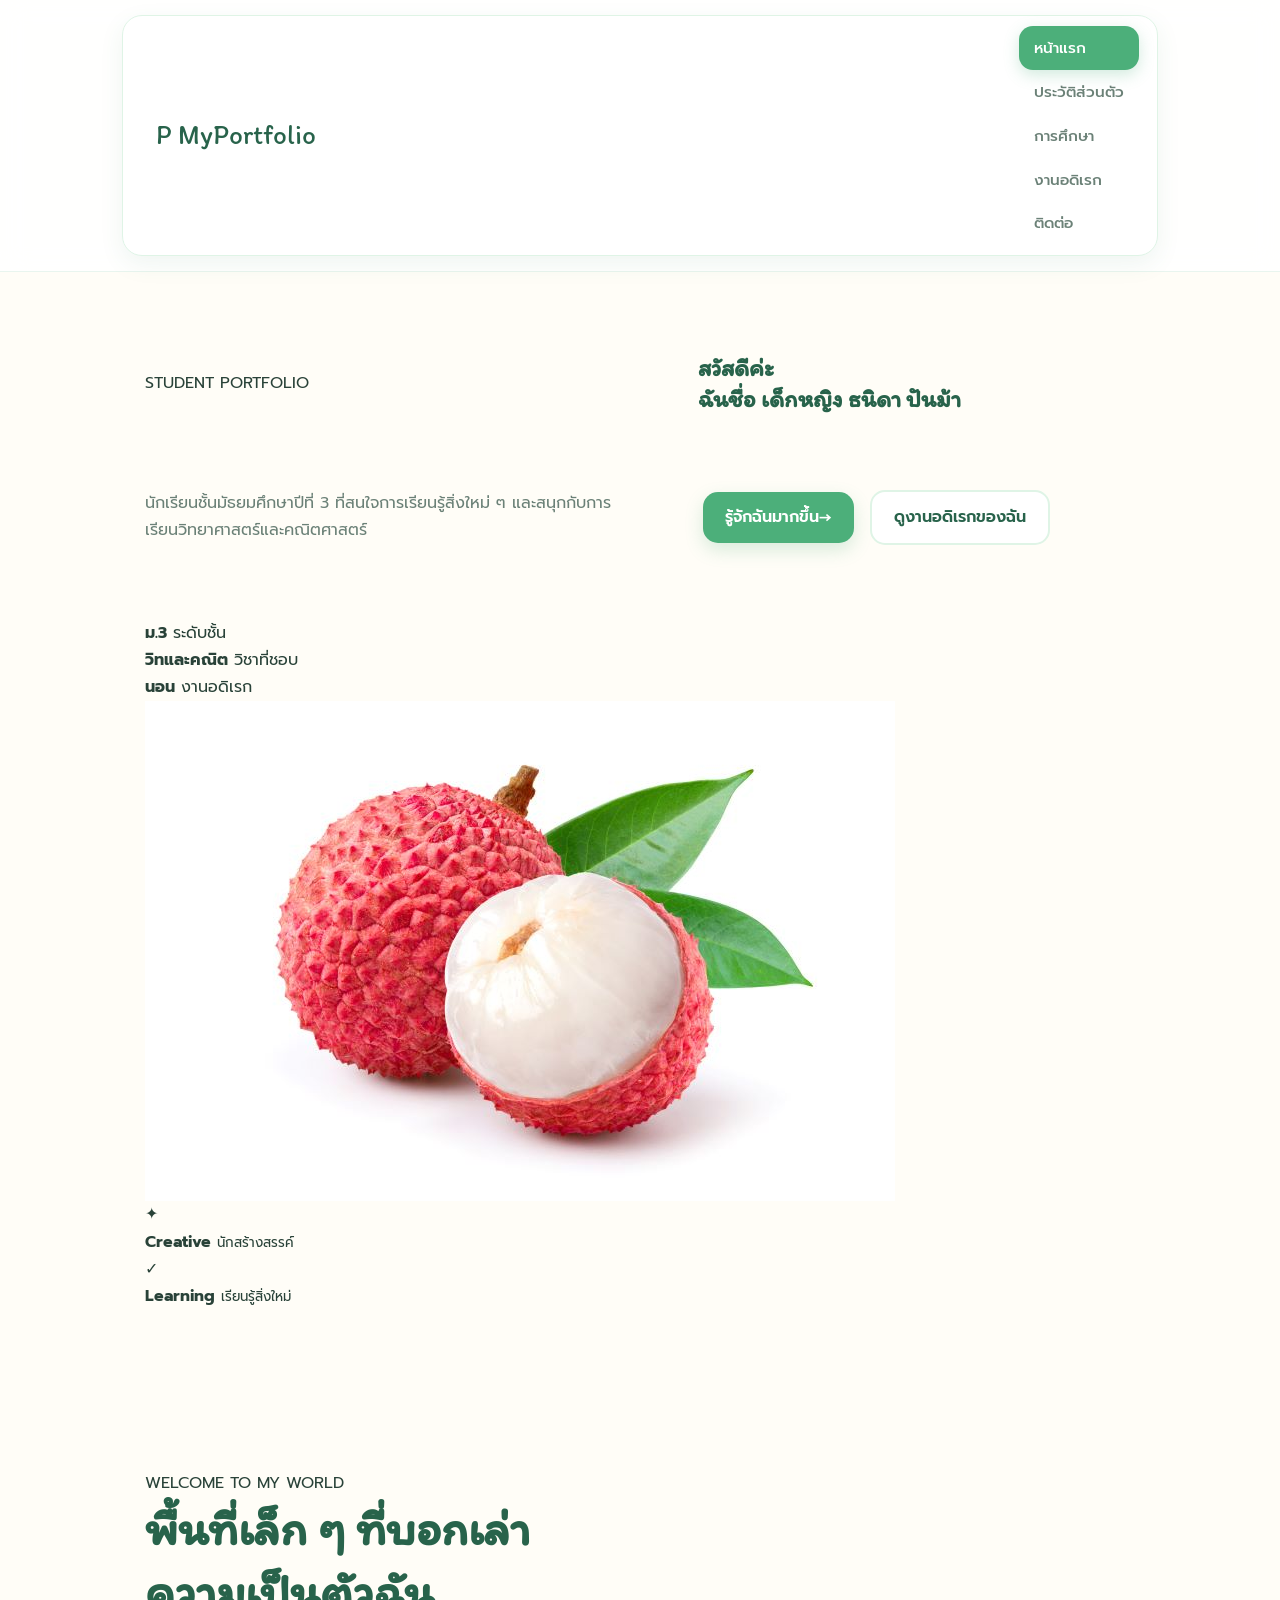
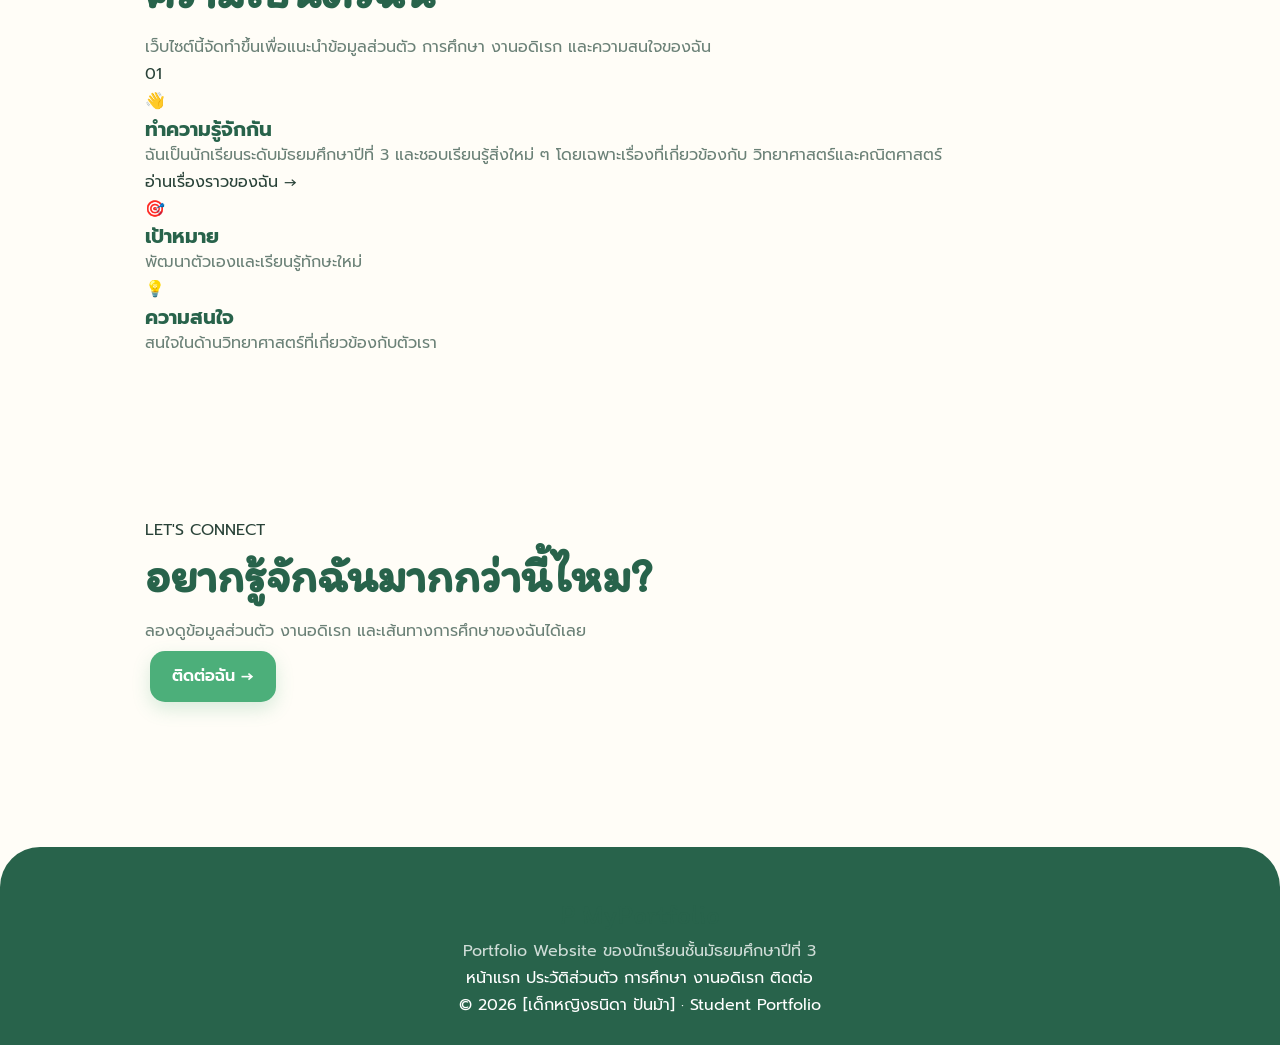
==== commit c5344675: "Update index.html" ====
--- a/index.html
+++ b/index.html
@@ -91,7 +91,7 @@
 
                     <div class="profile-frame">
                         <img
-                            src="https://placehold.co/600x700/E3F2FD/0D47A1?text=My+Photo"
+                            src="images/lychee.jpg"
                             alt="รูปโปรไฟล์ของฉัน"
                         >
                     </div>
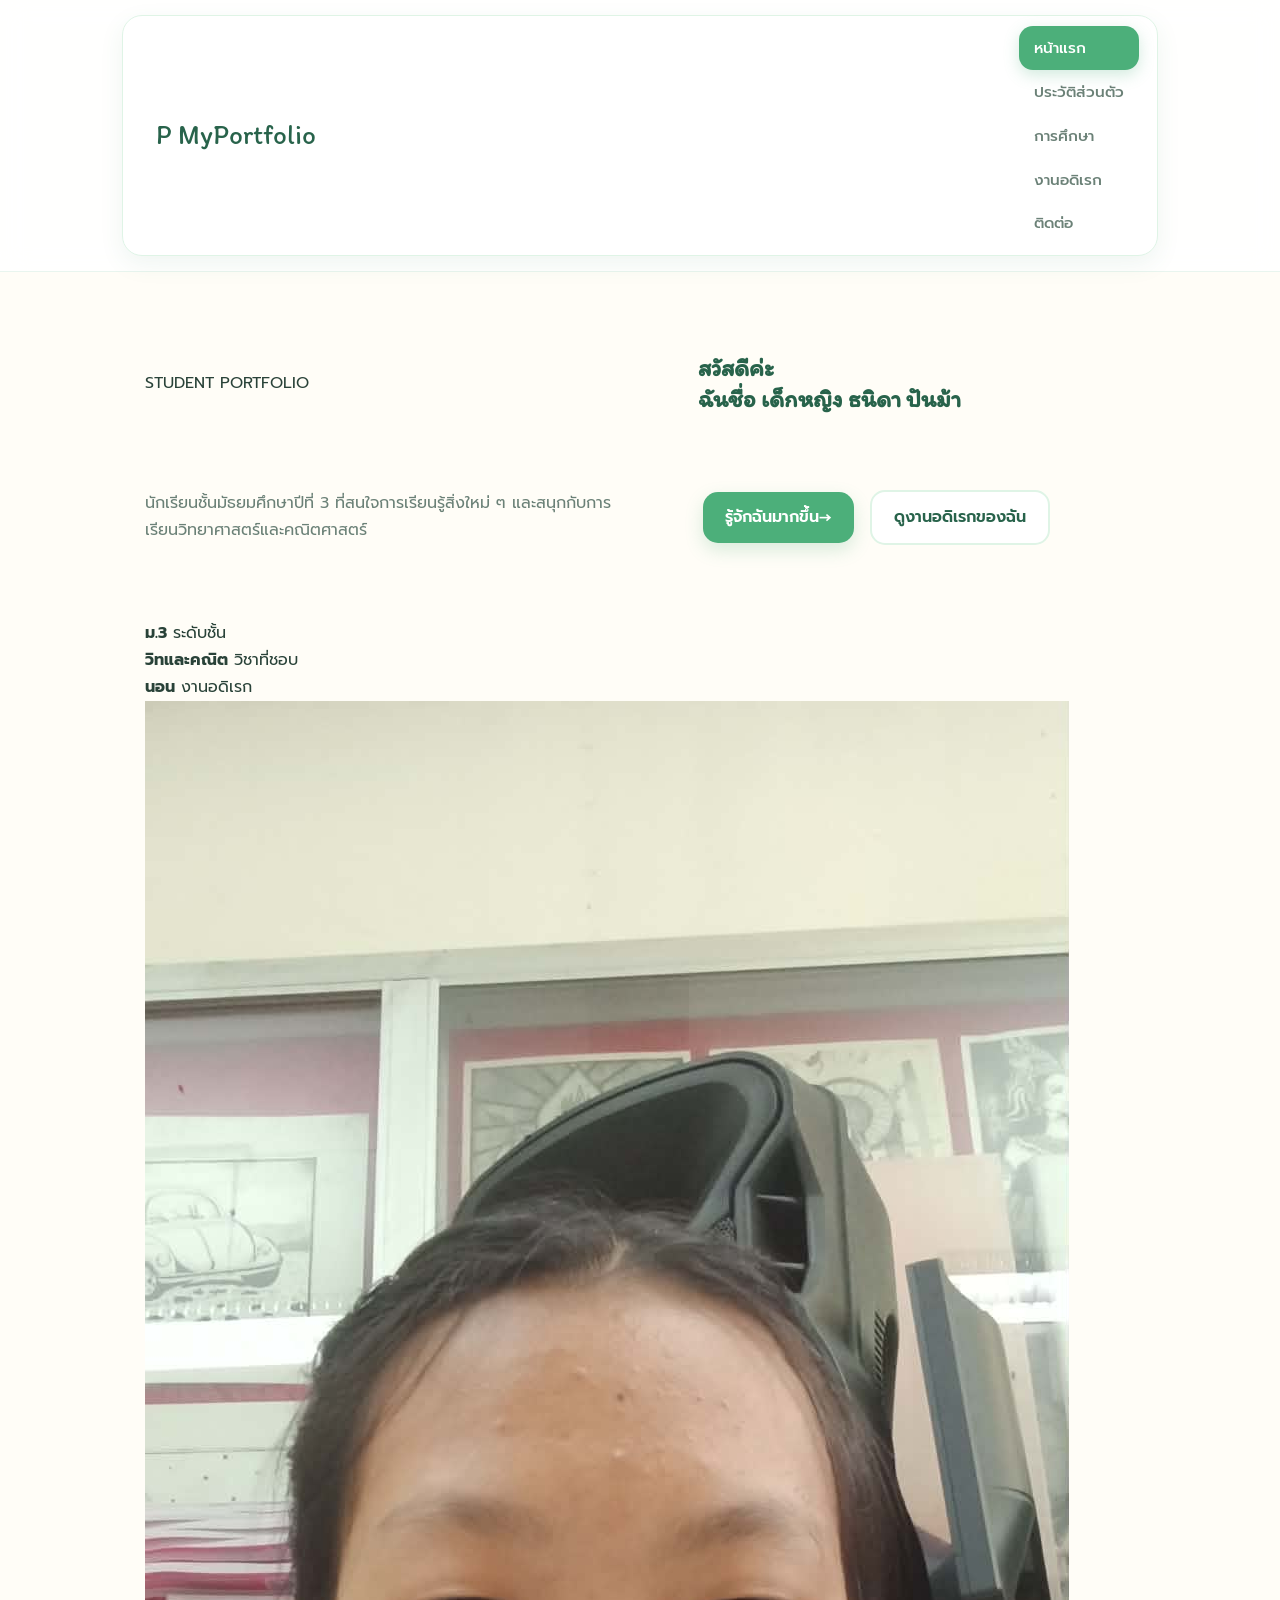
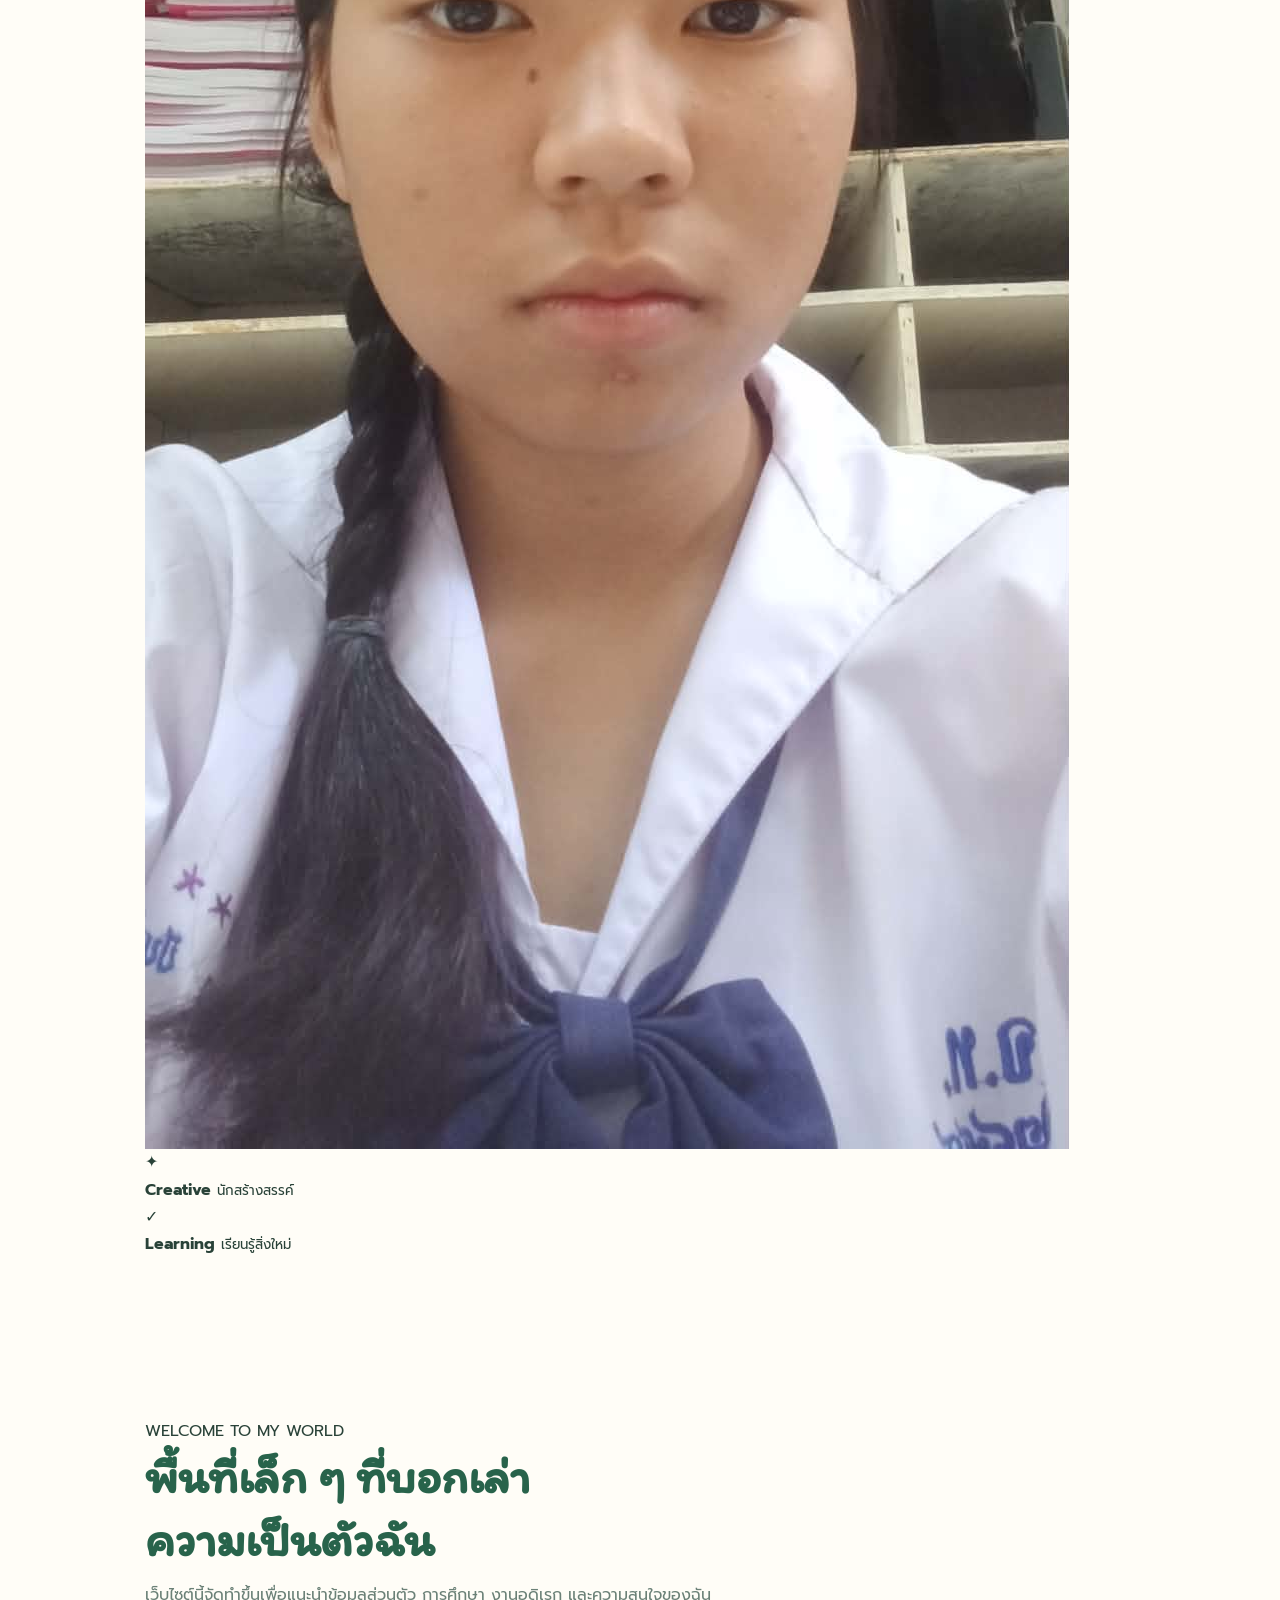
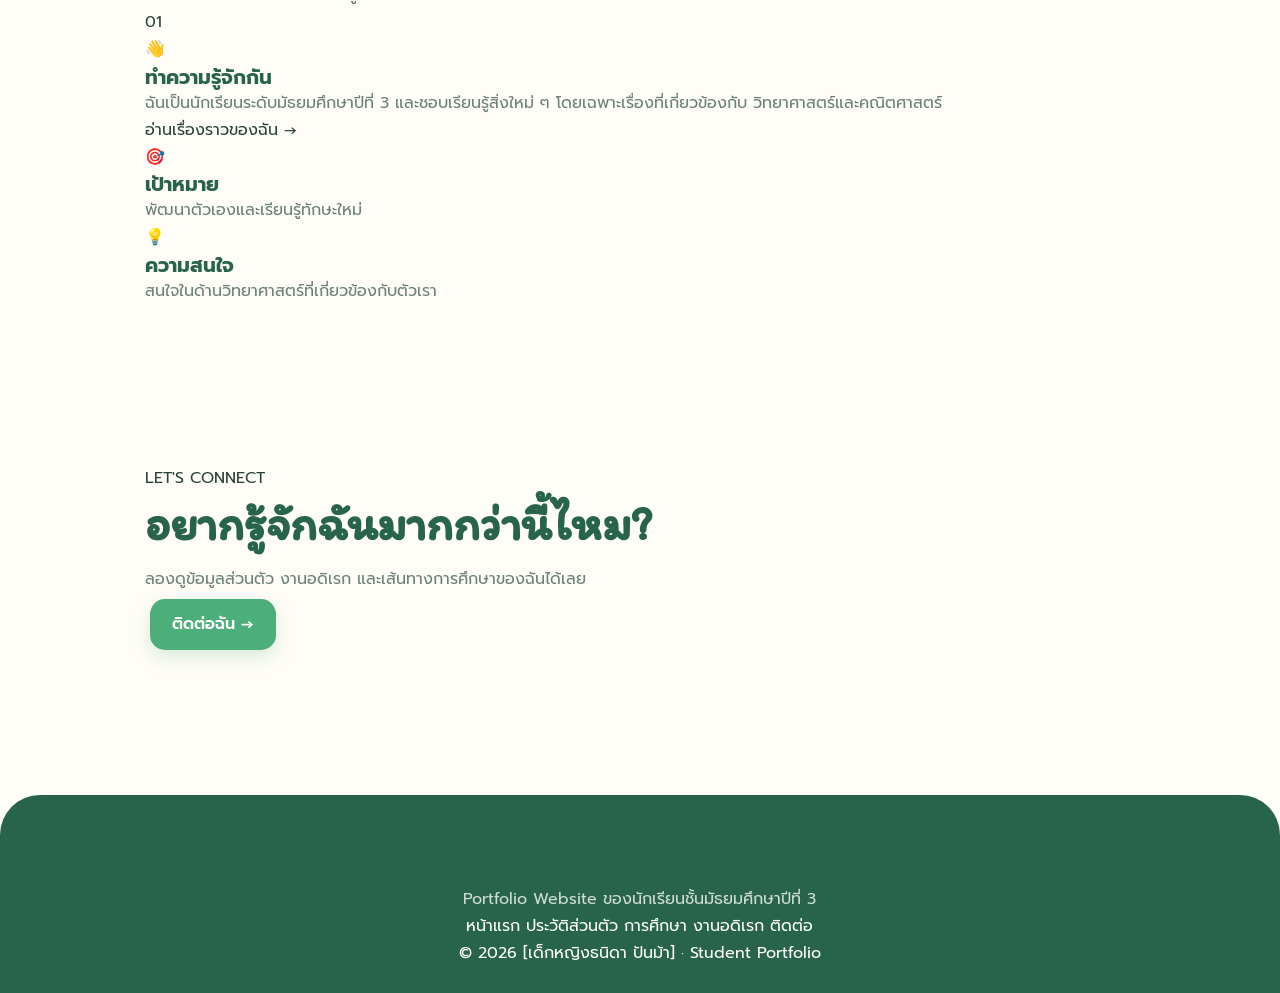
==== commit 219abd95: "Update index.html" ====
--- a/index.html
+++ b/index.html
@@ -91,7 +91,7 @@
 
                     <div class="profile-frame">
                         <img
-                            src="images/lychee.jpg"
+                            src="images/05555.jpg"
                             alt="รูปโปรไฟล์ของฉัน"
                         >
                     </div>
